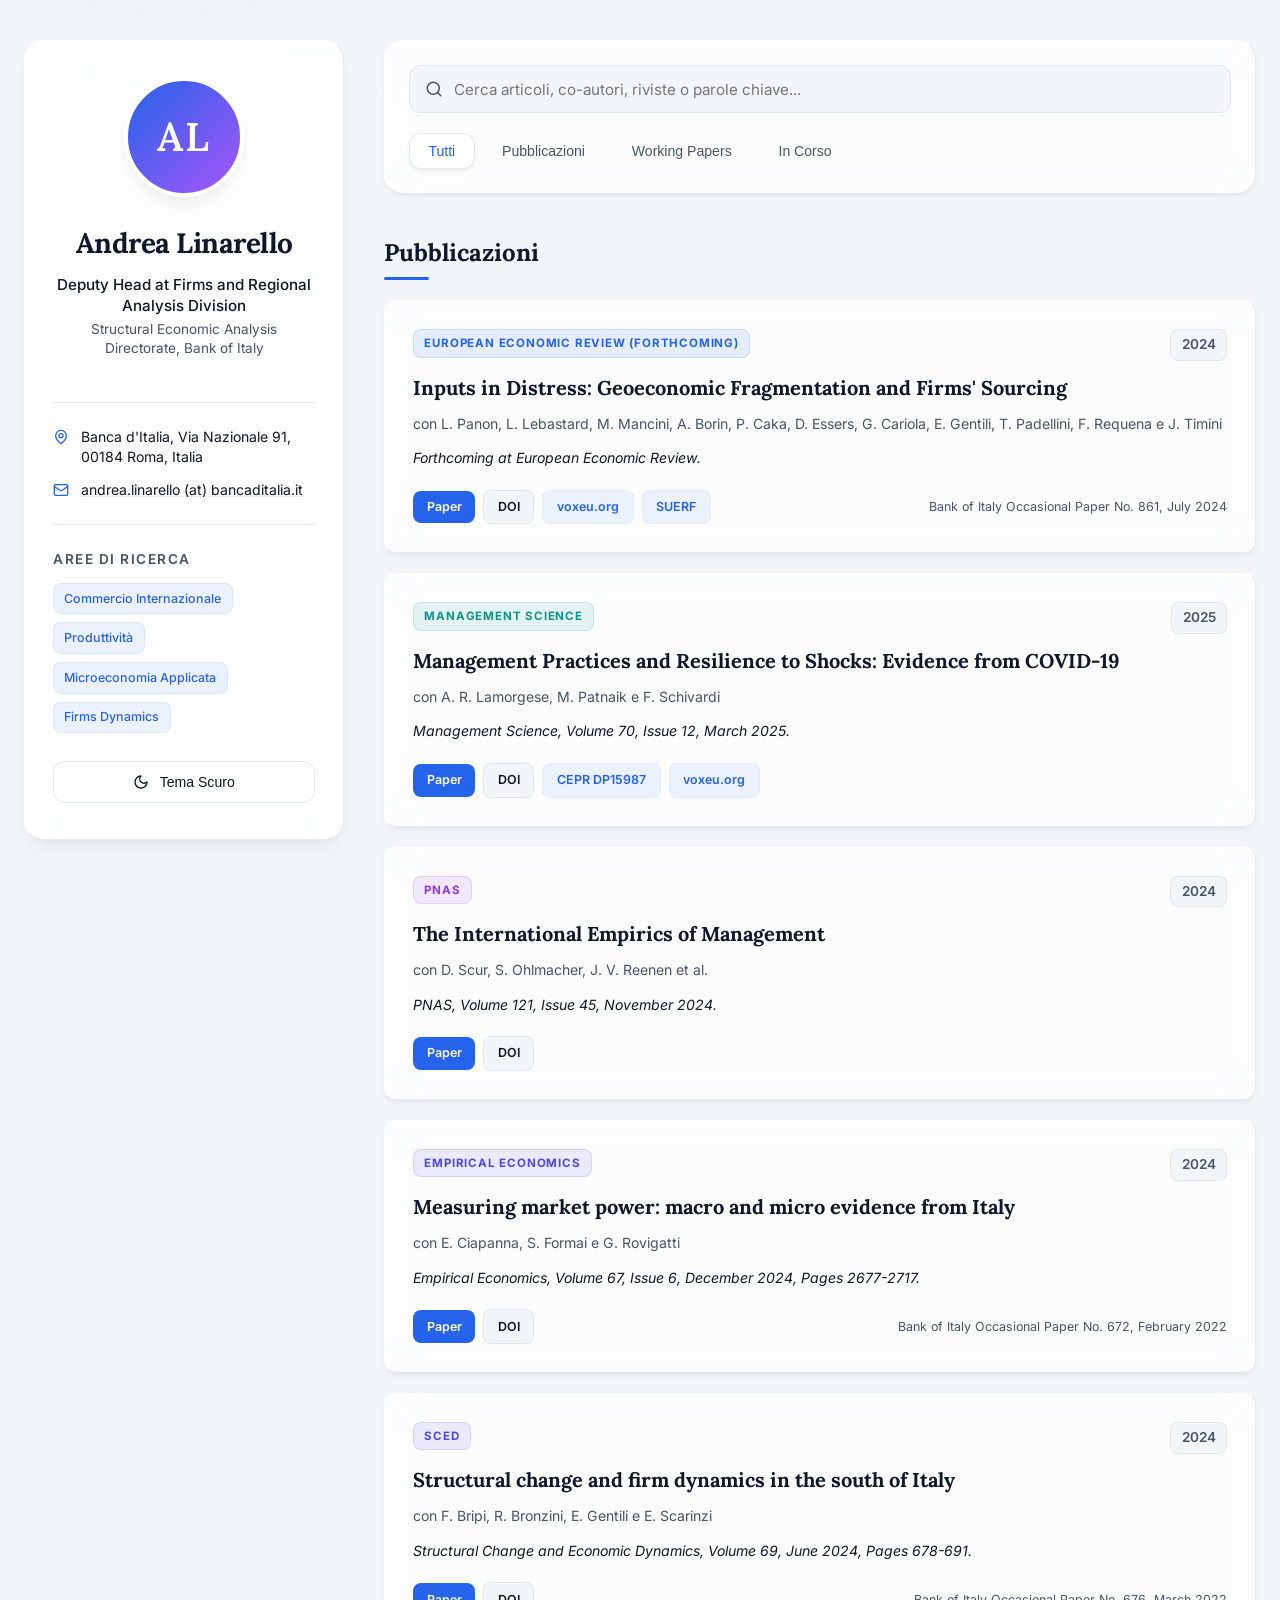
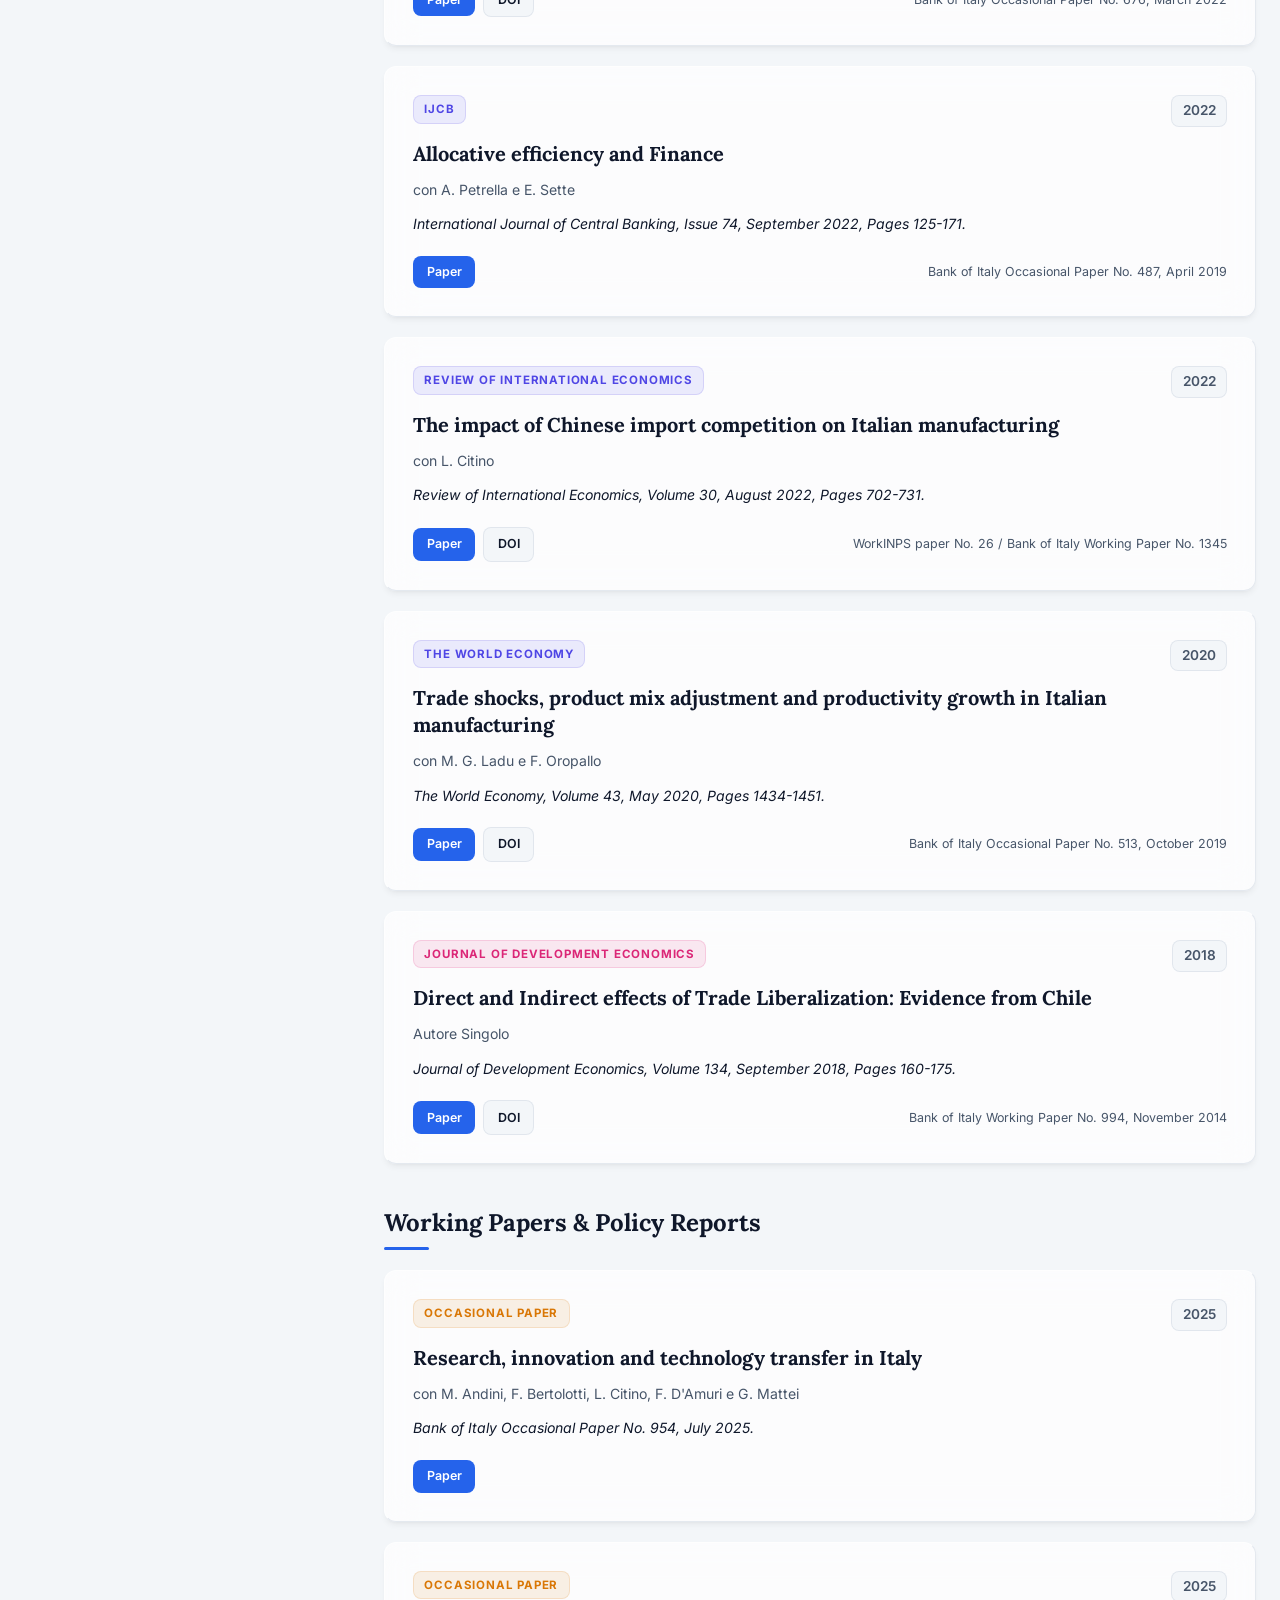
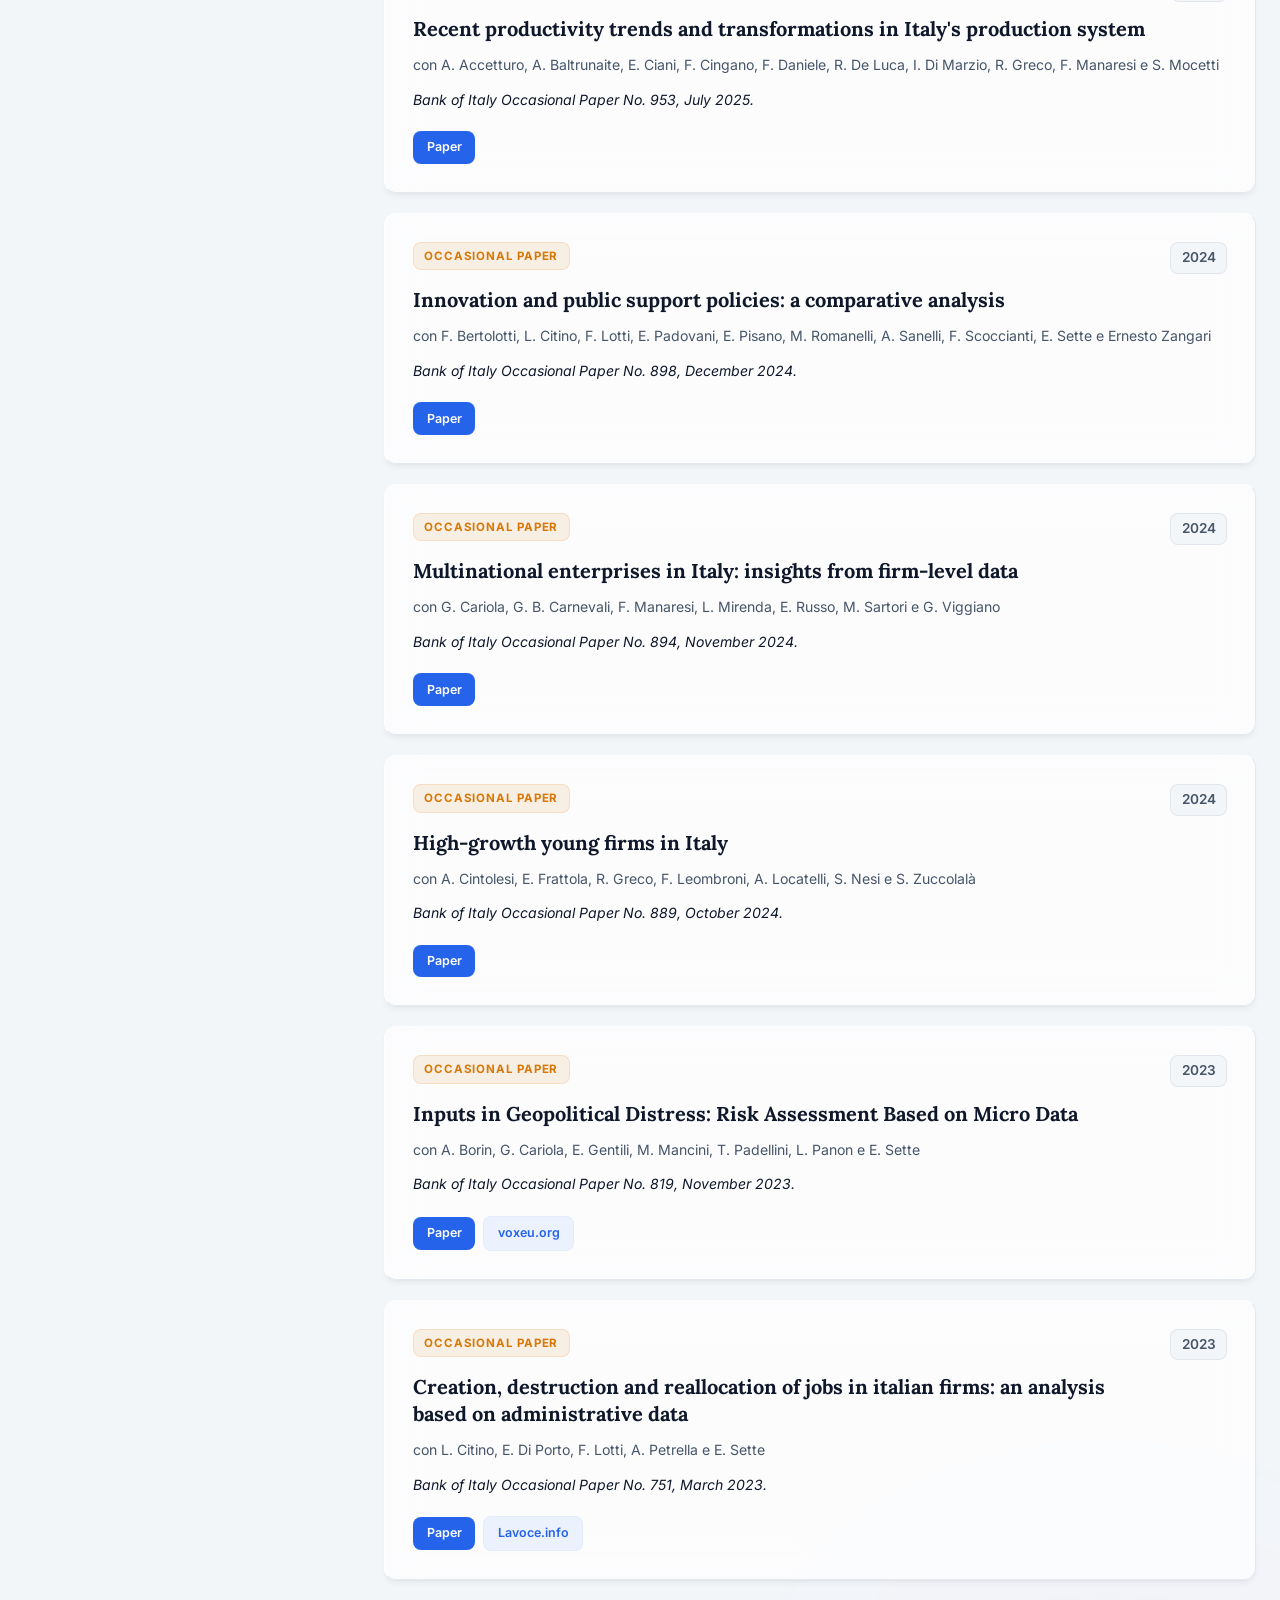
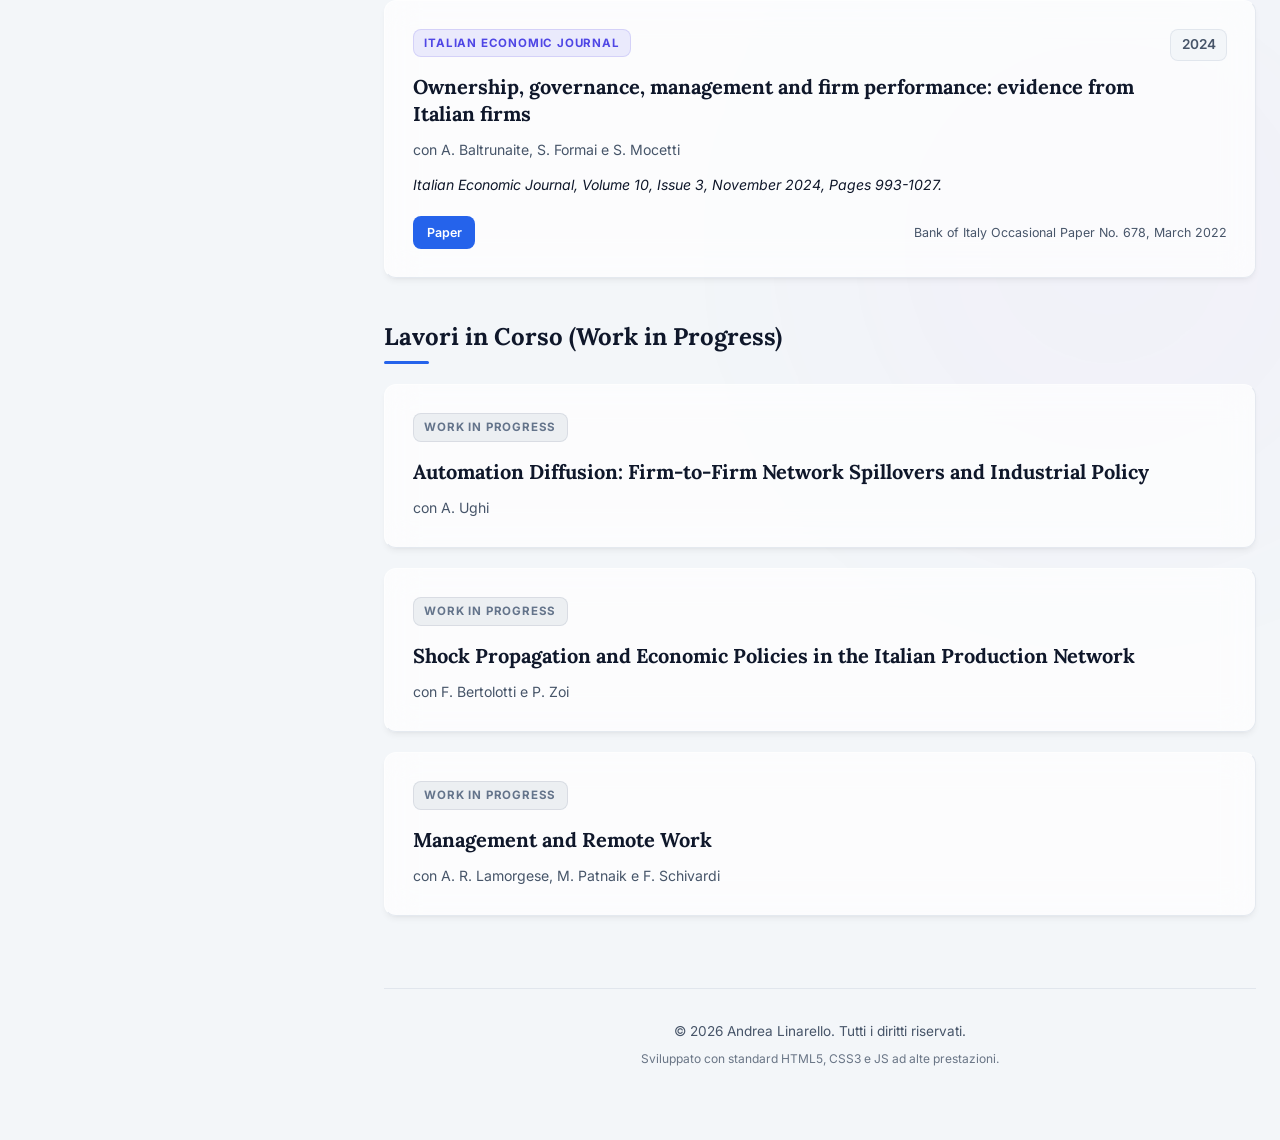
==== index.html @ 649a1481 "primo caricamento" ====
<!DOCTYPE html>
<html lang="it">
<head>
  <meta charset="UTF-8">
  <meta name="viewport" content="width=device-width, initial-scale=1.0">
  <title>Andrea Linarello - Homepage</title>
  <meta name="description" content="Homepage di Andrea Linarello, Deputy Head at Firms and Regional Analysis Division, Banca d'Italia. Ricerca in commercio internazionale, produttività ed economia applicata.">
  <!-- Google Fonts -->
  <link rel="preconnect" href="https://fonts.googleapis.com">
  <link rel="preconnect" href="https://fonts.gstatic.com" crossorigin>
  <link href="https://fonts.googleapis.com/css2?family=Inter:wght@300;400;500;600;700&family=Lora:ital,wght@0,400;0,500;0,600;0,700;1,400&display=swap" rel="stylesheet">
  <link rel="stylesheet" href="styles.css">
</head>
<body>
  <!-- Background Decorative Blurs -->
  <div class="glow-bg glow-1"></div>
  <div class="glow-bg glow-2"></div>

  <div class="container">
    <!-- LEFT SIDEBAR: PROFILE CARD -->
    <aside class="sidebar">
      <div class="profile-card">
        <div class="avatar-container">
          <!-- Placeholder avatar: elegant initials or icon -->
          <div class="avatar-placeholder">
            <span>AL</span>
          </div>
        </div>
        
        <h1 class="profile-name">Andrea Linarello</h1>
        <p class="profile-title">Deputy Head at Firms and Regional Analysis Division</p>
        <p class="profile-subtitle">Structural Economic Analysis Directorate, Bank of Italy</p>
        
        <div class="divider"></div>
        
        <div class="contact-info">
          <div class="contact-item">
            <svg xmlns="http://www.w3.org/2000/svg" viewBox="0 0 24 24" fill="none" stroke="currentColor" stroke-width="2" stroke-linecap="round" stroke-linejoin="round" class="icon"><path d="M20 10c0 6-8 12-8 12s-8-6-8-12a8 8 0 0 1 16 0Z"/><circle cx="12" cy="10" r="3"/></svg>
            <span>Banca d'Italia, Via Nazionale 91, 00184 Roma, Italia</span>
          </div>
          <div class="contact-item">
            <svg xmlns="http://www.w3.org/2000/svg" viewBox="0 0 24 24" fill="none" stroke="currentColor" stroke-width="2" stroke-linecap="round" stroke-linejoin="round" class="icon"><rect width="20" height="16" x="2" y="4" rx="2"/><path d="m22 7-8.97 5.7a1.94 1.94 0 0 1-2.06 0L2 7"/></svg>
            <a href="mailto:andrea.linarello@bancaditalia.it">andrea.linarello (at) bancaditalia.it</a>
          </div>
        </div>
        
        <div class="divider"></div>
        
        <div class="research-interests">
          <h3>Aree di Ricerca</h3>
          <div class="interests-tags">
            <span class="tag">Commercio Internazionale</span>
            <span class="tag">Produttività</span>
            <span class="tag">Microeconomia Applicata</span>
            <span class="tag">Firms Dynamics</span>
          </div>
        </div>

        <div class="theme-toggle-container">
          <button id="theme-toggle" aria-label="Cambia tema (Chiaro/Scuro)">
            <svg id="sun-icon" xmlns="http://www.w3.org/2000/svg" viewBox="0 0 24 24" fill="none" stroke="currentColor" stroke-width="2" stroke-linecap="round" stroke-linejoin="round" class="icon"><circle cx="12" cy="12" r="4"/><path d="M12 2v2"/><path d="M12 20v2"/><path d="m4.93 4.93 1.41 1.41"/><path d="m17.66 17.66 1.41 1.41"/><path d="M2 12h2"/><path d="M20 12h2"/><path d="m6.34 17.66-1.41 1.41"/><path d="m19.07 4.93-1.41 1.41"/></svg>
            <svg id="moon-icon" xmlns="http://www.w3.org/2000/svg" viewBox="0 0 24 24" fill="none" stroke="currentColor" stroke-width="2" stroke-linecap="round" stroke-linejoin="round" class="icon hidden"><path d="M12 3a6 6 0 0 0 9 9 9 9 0 1 1-9-9Z"/></svg>
            <span id="theme-toggle-text">Tema Scuro</span>
          </button>
        </div>
      </div>
    </aside>

    <!-- RIGHT CONTENT AREA -->
    <main class="content-area">
      <!-- HEADER SEARCH & FILTER -->
      <header class="content-header">
        <div class="search-box">
          <svg xmlns="http://www.w3.org/2000/svg" viewBox="0 0 24 24" fill="none" stroke="currentColor" stroke-width="2" stroke-linecap="round" stroke-linejoin="round" class="search-icon"><circle cx="11" cy="11" r="8"/><path d="m21 21-4.3-4.3"/></svg>
          <input type="text" id="search-input" placeholder="Cerca articoli, co-autori, riviste o parole chiave...">
        </div>
        
        <div class="filter-bar">
          <button class="filter-btn active" data-filter="all">Tutti</button>
          <button class="filter-btn" data-filter="publications">Pubblicazioni</button>
          <button class="filter-btn" data-filter="working-papers">Working Papers</button>
          <button class="filter-btn" data-filter="work-in-progress">In Corso</button>
        </div>
      </header>

      <!-- SECTION: PUBLICATIONS -->
      <section class="papers-section">
        <h2 class="section-title">Pubblicazioni</h2>
        <div class="papers-list" id="publications-list">
          
          <!-- Paper 1 -->
          <article class="paper-card" data-category="publications" data-year="2024">
            <span class="journal-badge badge-eer">European Economic Review (Forthcoming)</span>
            <span class="year-label">2024</span>
            <h3 class="paper-title">Inputs in Distress: Geoeconomic Fragmentation and Firms' Sourcing</h3>
            <p class="paper-authors">con L. Panon, L. Lebastard, M. Mancini, A. Borin, P. Caka, D. Essers, G. Cariola, E. Gentili, T. Padellini, F. Requena e J. Timini</p>
            <p class="paper-details">Forthcoming at <em>European Economic Review</em>.</p>
            <div class="paper-links">
              <a href="#" class="link-btn primary">Paper</a>
              <a href="#" class="link-btn secondary">DOI</a>
              <a href="#" class="link-btn info">voxeu.org</a>
              <a href="#" class="link-btn info">SUERF</a>
              <span class="paper-note">Bank of Italy Occasional Paper No. 861, July 2024</span>
            </div>
          </article>

          <!-- Paper 2 -->
          <article class="paper-card" data-category="publications" data-year="2025">
            <span class="journal-badge badge-ms">Management Science</span>
            <span class="year-label">2025</span>
            <h3 class="paper-title">Management Practices and Resilience to Shocks: Evidence from COVID-19</h3>
            <p class="paper-authors">con A. R. Lamorgese, M. Patnaik e F. Schivardi</p>
            <p class="paper-details"><em>Management Science</em>, Volume 70, Issue 12, March 2025.</p>
            <div class="paper-links">
              <a href="#" class="link-btn primary">Paper</a>
              <a href="#" class="link-btn secondary">DOI</a>
              <a href="#" class="link-btn info">CEPR DP15987</a>
              <a href="#" class="link-btn info">voxeu.org</a>
            </div>
          </article>

          <!-- Paper 3 -->
          <article class="paper-card" data-category="publications" data-year="2024">
            <span class="journal-badge badge-pnas">PNAS</span>
            <span class="year-label">2024</span>
            <h3 class="paper-title">The International Empirics of Management</h3>
            <p class="paper-authors">con D. Scur, S. Ohlmacher, J. V. Reenen et al.</p>
            <p class="paper-details"><em>PNAS</em>, Volume 121, Issue 45, November 2024.</p>
            <div class="paper-links">
              <a href="#" class="link-btn primary">Paper</a>
              <a href="#" class="link-btn secondary">DOI</a>
            </div>
          </article>

          <!-- Paper 4 -->
          <article class="paper-card" data-category="publications" data-year="2024">
            <span class="journal-badge badge-default">Empirical Economics</span>
            <span class="year-label">2024</span>
            <h3 class="paper-title">Measuring market power: macro and micro evidence from Italy</h3>
            <p class="paper-authors">con E. Ciapanna, S. Formai e G. Rovigatti</p>
            <p class="paper-details"><em>Empirical Economics</em>, Volume 67, Issue 6, December 2024, Pages 2677-2717.</p>
            <div class="paper-links">
              <a href="#" class="link-btn primary">Paper</a>
              <a href="#" class="link-btn secondary">DOI</a>
              <span class="paper-note">Bank of Italy Occasional Paper No. 672, February 2022</span>
            </div>
          </article>

          <!-- Paper 5 -->
          <article class="paper-card" data-category="publications" data-year="2024">
            <span class="journal-badge badge-default">SCED</span>
            <span class="year-label">2024</span>
            <h3 class="paper-title">Structural change and firm dynamics in the south of Italy</h3>
            <p class="paper-authors">con F. Bripi, R. Bronzini, E. Gentili e E. Scarinzi</p>
            <p class="paper-details"><em>Structural Change and Economic Dynamics</em>, Volume 69, June 2024, Pages 678-691.</p>
            <div class="paper-links">
              <a href="#" class="link-btn primary">Paper</a>
              <a href="#" class="link-btn secondary">DOI</a>
              <span class="paper-note">Bank of Italy Occasional Paper No. 676, March 2022</span>
            </div>
          </article>

          <!-- Paper 6 -->
          <article class="paper-card" data-category="publications" data-year="2022">
            <span class="journal-badge badge-default">IJCB</span>
            <span class="year-label">2022</span>
            <h3 class="paper-title">Allocative efficiency and Finance</h3>
            <p class="paper-authors">con A. Petrella e E. Sette</p>
            <p class="paper-details"><em>International Journal of Central Banking</em>, Issue 74, September 2022, Pages 125-171.</p>
            <div class="paper-links">
              <a href="#" class="link-btn primary">Paper</a>
              <span class="paper-note">Bank of Italy Occasional Paper No. 487, April 2019</span>
            </div>
          </article>

          <!-- Paper 7 -->
          <article class="paper-card" data-category="publications" data-year="2022">
            <span class="journal-badge badge-default">Review of International Economics</span>
            <span class="year-label">2022</span>
            <h3 class="paper-title">The impact of Chinese import competition on Italian manufacturing</h3>
            <p class="paper-authors">con L. Citino</p>
            <p class="paper-details"><em>Review of International Economics</em>, Volume 30, August 2022, Pages 702-731.</p>
            <div class="paper-links">
              <a href="#" class="link-btn primary">Paper</a>
              <a href="#" class="link-btn secondary">DOI</a>
              <span class="paper-note">WorkINPS paper No. 26 / Bank of Italy Working Paper No. 1345</span>
            </div>
          </article>

          <!-- Paper 8 -->
          <article class="paper-card" data-category="publications" data-year="2020">
            <span class="journal-badge badge-default">The World Economy</span>
            <span class="year-label">2020</span>
            <h3 class="paper-title">Trade shocks, product mix adjustment and productivity growth in Italian manufacturing</h3>
            <p class="paper-authors">con M. G. Ladu e F. Oropallo</p>
            <p class="paper-details"><em>The World Economy</em>, Volume 43, May 2020, Pages 1434-1451.</p>
            <div class="paper-links">
              <a href="#" class="link-btn primary">Paper</a>
              <a href="#" class="link-btn secondary">DOI</a>
              <span class="paper-note">Bank of Italy Occasional Paper No. 513, October 2019</span>
            </div>
          </article>

          <!-- Paper 9 -->
          <article class="paper-card" data-category="publications" data-year="2018">
            <span class="journal-badge badge-jde">Journal of Development Economics</span>
            <span class="year-label">2018</span>
            <h3 class="paper-title">Direct and Indirect effects of Trade Liberalization: Evidence from Chile</h3>
            <p class="paper-authors">Autore Singolo</p>
            <p class="paper-details"><em>Journal of Development Economics</em>, Volume 134, September 2018, Pages 160-175.</p>
            <div class="paper-links">
              <a href="#" class="link-btn primary">Paper</a>
              <a href="#" class="link-btn secondary">DOI</a>
              <span class="paper-note">Bank of Italy Working Paper No. 994, November 2014</span>
            </div>
          </article>

        </div>
      </section>

      <!-- SECTION: WORKING PAPERS -->
      <section class="papers-section">
        <h2 class="section-title">Working Papers & Policy Reports</h2>
        <div class="papers-list" id="working-papers-list">
          
          <article class="paper-card" data-category="working-papers" data-year="2025">
            <span class="journal-badge badge-wp">Occasional Paper</span>
            <span class="year-label">2025</span>
            <h3 class="paper-title">Research, innovation and technology transfer in Italy</h3>
            <p class="paper-authors">con M. Andini, F. Bertolotti, L. Citino, F. D'Amuri e G. Mattei</p>
            <p class="paper-details">Bank of Italy Occasional Paper No. 954, July 2025.</p>
            <div class="paper-links">
              <a href="#" class="link-btn primary">Paper</a>
            </div>
          </article>

          <article class="paper-card" data-category="working-papers" data-year="2025">
            <span class="journal-badge badge-wp">Occasional Paper</span>
            <span class="year-label">2025</span>
            <h3 class="paper-title">Recent productivity trends and transformations in Italy's production system</h3>
            <p class="paper-authors">con A. Accetturo, A. Baltrunaite, E. Ciani, F. Cingano, F. Daniele, R. De Luca, I. Di Marzio, R. Greco, F. Manaresi e S. Mocetti</p>
            <p class="paper-details">Bank of Italy Occasional Paper No. 953, July 2025.</p>
            <div class="paper-links">
              <a href="#" class="link-btn primary">Paper</a>
            </div>
          </article>

          <article class="paper-card" data-category="working-papers" data-year="2024">
            <span class="journal-badge badge-wp">Occasional Paper</span>
            <span class="year-label">2024</span>
            <h3 class="paper-title">Innovation and public support policies: a comparative analysis</h3>
            <p class="paper-authors">con F. Bertolotti, L. Citino, F. Lotti, E. Padovani, E. Pisano, M. Romanelli, A. Sanelli, F. Scoccianti, E. Sette e Ernesto Zangari</p>
            <p class="paper-details">Bank of Italy Occasional Paper No. 898, December 2024.</p>
            <div class="paper-links">
              <a href="#" class="link-btn primary">Paper</a>
            </div>
          </article>

          <article class="paper-card" data-category="working-papers" data-year="2024">
            <span class="journal-badge badge-wp">Occasional Paper</span>
            <span class="year-label">2024</span>
            <h3 class="paper-title">Multinational enterprises in Italy: insights from firm-level data</h3>
            <p class="paper-authors">con G. Cariola, G. B. Carnevali, F. Manaresi, L. Mirenda, E. Russo, M. Sartori e G. Viggiano</p>
            <p class="paper-details">Bank of Italy Occasional Paper No. 894, November 2024.</p>
            <div class="paper-links">
              <a href="#" class="link-btn primary">Paper</a>
            </div>
          </article>

          <article class="paper-card" data-category="working-papers" data-year="2024">
            <span class="journal-badge badge-wp">Occasional Paper</span>
            <span class="year-label">2024</span>
            <h3 class="paper-title">High-growth young firms in Italy</h3>
            <p class="paper-authors">con A. Cintolesi, E. Frattola, R. Greco, F. Leombroni, A. Locatelli, S. Nesi e S. Zuccolalà</p>
            <p class="paper-details">Bank of Italy Occasional Paper No. 889, October 2024.</p>
            <div class="paper-links">
              <a href="#" class="link-btn primary">Paper</a>
            </div>
          </article>

          <article class="paper-card" data-category="working-papers" data-year="2023">
            <span class="journal-badge badge-wp">Occasional Paper</span>
            <span class="year-label">2023</span>
            <h3 class="paper-title">Inputs in Geopolitical Distress: Risk Assessment Based on Micro Data</h3>
            <p class="paper-authors">con A. Borin, G. Cariola, E. Gentili, M. Mancini, T. Padellini, L. Panon e E. Sette</p>
            <p class="paper-details">Bank of Italy Occasional Paper No. 819, November 2023.</p>
            <div class="paper-links">
              <a href="#" class="link-btn primary">Paper</a>
              <a href="#" class="link-btn info">voxeu.org</a>
            </div>
          </article>

          <article class="paper-card" data-category="working-papers" data-year="2023">
            <span class="journal-badge badge-wp">Occasional Paper</span>
            <span class="year-label">2023</span>
            <h3 class="paper-title">Creation, destruction and reallocation of jobs in italian firms: an analysis based on administrative data</h3>
            <p class="paper-authors">con L. Citino, E. Di Porto, F. Lotti, A. Petrella e E. Sette</p>
            <p class="paper-details">Bank of Italy Occasional Paper No. 751, March 2023.</p>
            <div class="paper-links">
              <a href="#" class="link-btn primary">Paper</a>
              <a href="#" class="link-btn info">Lavoce.info</a>
            </div>
          </article>

          <article class="paper-card" data-category="working-papers" data-year="2024">
            <span class="journal-badge badge-default">Italian Economic Journal</span>
            <span class="year-label">2024</span>
            <h3 class="paper-title">Ownership, governance, management and firm performance: evidence from Italian firms</h3>
            <p class="paper-authors">con A. Baltrunaite, S. Formai e S. Mocetti</p>
            <p class="paper-details"><em>Italian Economic Journal</em>, Volume 10, Issue 3, November 2024, Pages 993-1027.</p>
            <div class="paper-links">
              <a href="#" class="link-btn primary">Paper</a>
              <span class="paper-note">Bank of Italy Occasional Paper No. 678, March 2022</span>
            </div>
          </article>

        </div>
      </section>

      <!-- SECTION: WORK IN PROGRESS -->
      <section class="papers-section">
        <h2 class="section-title">Lavori in Corso (Work in Progress)</h2>
        <div class="papers-list" id="wip-list">
          
          <article class="paper-card" data-category="work-in-progress">
            <span class="journal-badge badge-wip">Work in Progress</span>
            <h3 class="paper-title">Automation Diffusion: Firm-to-Firm Network Spillovers and Industrial Policy</h3>
            <p class="paper-authors">con A. Ughi</p>
          </article>

          <article class="paper-card" data-category="work-in-progress">
            <span class="journal-badge badge-wip">Work in Progress</span>
            <h3 class="paper-title">Shock Propagation and Economic Policies in the Italian Production Network</h3>
            <p class="paper-authors">con F. Bertolotti e P. Zoi</p>
          </article>

          <article class="paper-card" data-category="work-in-progress">
            <span class="journal-badge badge-wip">Work in Progress</span>
            <h3 class="paper-title">Management and Remote Work</h3>
            <p class="paper-authors">con A. R. Lamorgese, M. Patnaik e F. Schivardi</p>
          </article>

        </div>
      </section>

      <footer class="site-footer">
        <p>© 2026 Andrea Linarello. Tutti i diritti riservati.</p>
        <p class="footer-sub">Sviluppato con standard HTML5, CSS3 e JS ad alte prestazioni.</p>
      </footer>
    </main>
  </div>

  <script src="script.js"></script>
</body>
</html>
---- styles.css ----
/* ==========================================================================
   CSS CUSTOM VARIABLES & THEME TOKENS
   ========================================================================== */
:root {
  /* Font Families */
  --font-sans: 'Inter', -apple-system, BlinkMacSystemFont, "Segoe UI", Roboto, sans-serif;
  --font-serif: 'Lora', Georgia, Cambria, "Times New Roman", Times, serif;

  /* Colors (Default Light Mode) */
  --bg-primary: #f3f6f9;
  --bg-secondary: #ffffff;
  --bg-card: rgba(255, 255, 255, 0.7);
  --sidebar-bg: rgba(255, 255, 255, 0.8);
  --border-card: rgba(255, 255, 255, 0.5);
  --border-outer: rgba(218, 224, 233, 0.7);
  
  --text-main: #0f172a;
  --text-muted: #475569;
  --text-inverse: #ffffff;
  
  --accent-color: #2563eb;
  --accent-hover: #1d4ed8;
  --accent-bg-alpha: rgba(37, 99, 235, 0.08);
  
  --shadow-sm: 0 4px 6px -1px rgba(0, 0, 0, 0.05), 0 2px 4px -2px rgba(0, 0, 0, 0.05);
  --shadow-md: 0 12px 20px -8px rgba(0, 0, 0, 0.08), 0 4px 12px -2px rgba(0, 0, 0, 0.03);
  --shadow-lg: 0 20px 25px -5px rgba(0, 0, 0, 0.05), 0 8px 10px -6px rgba(0, 0, 0, 0.05);

  --glass-blur: blur(16px);
  --transition-smooth: all 0.3s cubic-bezier(0.4, 0, 0.2, 1);
  --radius-sm: 8px;
  --radius-md: 12px;
  --radius-lg: 20px;
}

/* Scuro (Dark Mode Override) */
[data-theme="dark"] {
  --bg-primary: #0a0e17;
  --bg-secondary: #111827;
  --bg-card: rgba(17, 24, 39, 0.6);
  --sidebar-bg: rgba(17, 24, 39, 0.75);
  --border-card: rgba(255, 255, 255, 0.04);
  --border-outer: rgba(255, 255, 255, 0.07);
  
  --text-main: #f1f5f9;
  --text-muted: #94a3b8;
  --text-inverse: #0f172a;
  
  --accent-color: #3b82f6;
  --accent-hover: #60a5fa;
  --accent-bg-alpha: rgba(59, 130, 246, 0.15);
  
  --shadow-sm: 0 4px 6px -1px rgba(0, 0, 0, 0.3), 0 2px 4px -2px rgba(0, 0, 0, 0.3);
  --shadow-md: 0 12px 20px -8px rgba(0, 0, 0, 0.4), 0 4px 12px -2px rgba(0, 0, 0, 0.2);
  --shadow-lg: 0 20px 25px -5px rgba(0, 0, 0, 0.5), 0 8px 10px -6px rgba(0, 0, 0, 0.4);
}

/* ==========================================================================
   RESET & BASE STYLES
   ========================================================================== */
* {
  box-sizing: border-box;
  margin: 0;
  padding: 0;
}

body {
  font-family: var(--font-sans);
  color: var(--text-main);
  background-color: var(--bg-primary);
  line-height: 1.6;
  overflow-x: hidden;
  min-height: 100vh;
  position: relative;
  transition: background-color 0.4s ease, color 0.4s ease;
}

a {
  color: var(--accent-color);
  text-decoration: none;
  transition: var(--transition-smooth);
}

a:hover {
  color: var(--accent-hover);
}

/* Decorative Background Glows */
.glow-bg {
  position: absolute;
  width: 600px;
  height: 600px;
  border-radius: 50%;
  filter: blur(150px);
  opacity: 0.4;
  z-index: -1;
  pointer-events: none;
  transition: opacity 0.5s ease;
}

.glow-1 {
  background: radial-gradient(circle, rgba(59, 130, 246, 0.25) 0%, rgba(0,0,0,0) 70%);
  top: -10%;
  left: -10%;
}

.glow-2 {
  background: radial-gradient(circle, rgba(147, 51, 234, 0.18) 0%, rgba(0,0,0,0) 70%);
  bottom: 10%;
  right: -10%;
}

[data-theme="dark"] .glow-bg {
  opacity: 0.25;
}

/* ==========================================================================
   LAYOUT STRUCTURE
   ========================================================================== */
.container {
  max-width: 1280px;
  margin: 0 auto;
  padding: 2.5rem 1.5rem;
  display: grid;
  grid-template-columns: 320px 1fr;
  gap: 2.5rem;
  position: relative;
}

/* ==========================================================================
   SIDEBAR: PROFILE CARD
   ========================================================================== */
.sidebar {
  position: relative;
}

.profile-card {
  position: sticky;
  top: 2.5rem;
  background: var(--sidebar-bg);
  border: 1px solid var(--border-outer);
  border-top-color: var(--border-card);
  border-left-color: var(--border-card);
  box-shadow: var(--shadow-md);
  backdrop-filter: var(--glass-blur);
  -webkit-backdrop-filter: var(--glass-blur);
  border-radius: var(--radius-lg);
  padding: 2.25rem 1.75rem;
  display: flex;
  flex-direction: column;
  align-items: center;
  text-align: center;
  transition: var(--transition-smooth);
}

.avatar-container {
  margin-bottom: 1.5rem;
  position: relative;
}

.avatar-placeholder {
  width: 120px;
  height: 120px;
  border-radius: 50%;
  background: linear-gradient(135deg, var(--accent-color) 0%, #a855f7 100%);
  display: flex;
  align-items: center;
  justify-content: center;
  box-shadow: var(--shadow-md);
  border: 4px solid var(--bg-secondary);
}

.avatar-placeholder span {
  font-family: var(--font-serif);
  font-size: 2.5rem;
  font-weight: 600;
  color: #ffffff;
  letter-spacing: 2px;
}

.profile-name {
  font-family: var(--font-serif);
  font-size: 1.75rem;
  font-weight: 700;
  color: var(--text-main);
  margin-bottom: 0.5rem;
  letter-spacing: -0.5px;
}

.profile-title {
  font-size: 0.95rem;
  font-weight: 500;
  color: var(--text-main);
  line-height: 1.4;
  margin-bottom: 0.25rem;
}

.profile-subtitle {
  font-size: 0.85rem;
  color: var(--text-muted);
  line-height: 1.4;
  margin-bottom: 1.25rem;
}

.divider {
  width: 100%;
  height: 1px;
  background-color: var(--border-outer);
  margin: 1.5rem 0;
}

.contact-info {
  width: 100%;
  display: flex;
  flex-direction: column;
  gap: 0.85rem;
  text-align: left;
}

.contact-item {
  display: flex;
  align-items: flex-start;
  gap: 0.75rem;
  font-size: 0.88rem;
  color: var(--text-main);
  line-height: 1.4;
}

.contact-item a {
  word-break: break-all;
  color: var(--text-main);
  text-decoration: underline;
  text-decoration-color: var(--border-outer);
}

.contact-item a:hover {
  color: var(--accent-color);
  text-decoration-color: var(--accent-color);
}

.contact-item .icon {
  width: 16px;
  height: 16px;
  color: var(--accent-color);
  flex-shrink: 0;
  margin-top: 2px;
}

.research-interests {
  width: 100%;
  text-align: left;
}

.research-interests h3 {
  font-size: 0.85rem;
  text-transform: uppercase;
  letter-spacing: 1.5px;
  color: var(--text-muted);
  margin-bottom: 0.75rem;
  font-weight: 600;
}

.interests-tags {
  display: flex;
  flex-wrap: wrap;
  gap: 0.5rem;
}

.tag {
  font-size: 0.78rem;
  font-weight: 500;
  padding: 0.3rem 0.65rem;
  border-radius: var(--radius-sm);
  background-color: var(--accent-bg-alpha);
  color: var(--accent-color);
  border: 1px solid rgba(59, 130, 246, 0.1);
  transition: var(--transition-smooth);
}

.tag:hover {
  transform: translateY(-1px);
  box-shadow: 0 4px 6px -1px rgba(59, 130, 246, 0.1);
}

/* Theme Toggle Button */
.theme-toggle-container {
  width: 100%;
  margin-top: 1.75rem;
}

#theme-toggle {
  width: 100%;
  display: flex;
  align-items: center;
  justify-content: center;
  gap: 0.65rem;
  padding: 0.75rem 1rem;
  border-radius: var(--radius-md);
  border: 1px solid var(--border-outer);
  background-color: transparent;
  color: var(--text-main);
  font-size: 0.88rem;
  font-weight: 500;
  cursor: pointer;
  transition: var(--transition-smooth);
}

#theme-toggle:hover {
  background-color: var(--bg-primary);
  border-color: var(--text-muted);
}

#theme-toggle .icon {
  width: 16px;
  height: 16px;
}

.hidden {
  display: none !important;
}

/* ==========================================================================
   MAIN CONTENT AREA
   ========================================================================== */
.content-area {
  display: flex;
  flex-direction: column;
  gap: 2.5rem;
}

/* Content Header (Search & Filter) */
.content-header {
  background: var(--bg-card);
  border: 1px solid var(--border-outer);
  border-top-color: var(--border-card);
  border-left-color: var(--border-card);
  box-shadow: var(--shadow-sm);
  backdrop-filter: var(--glass-blur);
  -webkit-backdrop-filter: var(--glass-blur);
  border-radius: var(--radius-lg);
  padding: 1.5rem;
  display: flex;
  flex-direction: column;
  gap: 1.25rem;
  transition: var(--transition-smooth);
}

.search-box {
  position: relative;
  width: 100%;
}

.search-icon {
  position: absolute;
  left: 1rem;
  top: 50%;
  transform: translateY(-50%);
  width: 18px;
  height: 18px;
  color: var(--text-muted);
}

#search-input {
  width: 100%;
  padding: 0.85rem 1rem 0.85rem 2.75rem;
  border-radius: var(--radius-md);
  border: 1px solid var(--border-outer);
  background-color: var(--bg-primary);
  color: var(--text-main);
  font-size: 0.95rem;
  font-family: var(--font-sans);
  transition: var(--transition-smooth);
}

#search-input:focus {
  outline: none;
  border-color: var(--accent-color);
  box-shadow: 0 0 0 3px var(--accent-bg-alpha);
  background-color: var(--bg-secondary);
}

.filter-bar {
  display: flex;
  flex-wrap: wrap;
  gap: 0.5rem;
}

.filter-btn {
  padding: 0.55rem 1.15rem;
  border-radius: var(--radius-md);
  border: 1px solid transparent;
  background-color: transparent;
  color: var(--text-muted);
  font-size: 0.88rem;
  font-weight: 500;
  cursor: pointer;
  transition: var(--transition-smooth);
}

.filter-btn:hover {
  background-color: var(--bg-primary);
  color: var(--text-main);
}

.filter-btn.active {
  background-color: var(--bg-secondary);
  border-color: var(--border-outer);
  color: var(--accent-color);
  box-shadow: var(--shadow-sm);
}

/* Section Styling */
.papers-section {
  display: flex;
  flex-direction: column;
  gap: 1.25rem;
}

.section-title {
  font-family: var(--font-serif);
  font-size: 1.5rem;
  font-weight: 700;
  color: var(--text-main);
  position: relative;
  padding-bottom: 0.5rem;
}

.section-title::after {
  content: '';
  position: absolute;
  left: 0;
  bottom: 0;
  width: 45px;
  height: 3px;
  background-color: var(--accent-color);
  border-radius: 2px;
}

.papers-list {
  display: flex;
  flex-direction: column;
  gap: 1.25rem;
}

/* ==========================================================================
   PAPER CARD COMPONENT (Option 3 Glassmorphism + Accent Badges)
   ========================================================================== */
.paper-card {
  background: var(--bg-card);
  border: 1px solid var(--border-outer);
  border-top-color: var(--border-card);
  border-left-color: var(--border-card);
  box-shadow: var(--shadow-sm);
  backdrop-filter: var(--glass-blur);
  -webkit-backdrop-filter: var(--glass-blur);
  border-radius: var(--radius-md);
  padding: 1.75rem;
  position: relative;
  display: flex;
  flex-direction: column;
  gap: 0.75rem;
  transition: transform 0.3s cubic-bezier(0.25, 0.46, 0.45, 0.94), 
              box-shadow 0.3s ease, 
              border-color 0.3s ease;
}

.paper-card:hover {
  transform: translateY(-2px);
  box-shadow: var(--shadow-md);
  border-color: rgba(59, 130, 246, 0.2);
}

.year-label {
  position: absolute;
  right: 1.75rem;
  top: 1.75rem;
  font-size: 0.85rem;
  font-weight: 600;
  color: var(--text-muted);
  background-color: var(--bg-primary);
  padding: 0.25rem 0.65rem;
  border-radius: var(--radius-sm);
  border: 1px solid var(--border-outer);
}

.journal-badge {
  display: inline-block;
  align-self: flex-start;
  font-size: 0.72rem;
  font-weight: 700;
  text-transform: uppercase;
  letter-spacing: 0.8px;
  padding: 0.25rem 0.65rem;
  border-radius: var(--radius-sm);
  margin-bottom: 0.25rem;
}

/* Soft Color Badges for Journals */
.badge-eer {
  background-color: rgba(37, 99, 235, 0.1);
  color: #2563eb;
  border: 1px solid rgba(37, 99, 235, 0.15);
}

.badge-ms {
  background-color: rgba(13, 148, 136, 0.1);
  color: #0d9488;
  border: 1px solid rgba(13, 148, 136, 0.15);
}

.badge-pnas {
  background-color: rgba(147, 51, 234, 0.1);
  color: #9333ea;
  border: 1px solid rgba(147, 51, 234, 0.15);
}

.badge-jde {
  background-color: rgba(219, 39, 119, 0.1);
  color: #db2777;
  border: 1px solid rgba(219, 39, 119, 0.15);
}

.badge-wp {
  background-color: rgba(217, 119, 6, 0.1);
  color: #d97706;
  border: 1px solid rgba(217, 119, 6, 0.15);
}

.badge-wip {
  background-color: rgba(100, 116, 139, 0.1);
  color: #64748b;
  border: 1px solid rgba(100, 116, 139, 0.15);
}

.badge-default {
  background-color: rgba(79, 70, 229, 0.1);
  color: #4f46e5;
  border: 1px solid rgba(79, 70, 229, 0.15);
}

.paper-title {
  font-family: var(--font-serif);
  font-size: 1.25rem;
  font-weight: 700;
  color: var(--text-main);
  line-height: 1.35;
  padding-right: 4.5rem; /* prevent title overlap with year label */
}

.paper-authors {
  font-size: 0.88rem;
  color: var(--text-muted);
}

.paper-details {
  font-size: 0.88rem;
  color: var(--text-main);
  font-style: italic;
}

.paper-links {
  display: flex;
  flex-wrap: wrap;
  align-items: center;
  gap: 0.5rem;
  margin-top: 0.5rem;
}

.link-btn {
  font-size: 0.78rem;
  font-weight: 600;
  padding: 0.4rem 0.85rem;
  border-radius: var(--radius-sm);
  display: inline-flex;
  align-items: center;
  justify-content: center;
  transition: var(--transition-smooth);
}

.link-btn.primary {
  background-color: var(--accent-color);
  color: #ffffff;
}

.link-btn.primary:hover {
  background-color: var(--accent-hover);
  box-shadow: 0 4px 10px rgba(37, 99, 235, 0.2);
}

.link-btn.secondary {
  background-color: var(--bg-primary);
  color: var(--text-main);
  border: 1px solid var(--border-outer);
}

.link-btn.secondary:hover {
  background-color: var(--bg-secondary);
  border-color: var(--text-muted);
}

.link-btn.info {
  background-color: var(--accent-bg-alpha);
  color: var(--accent-color);
  border: 1px solid rgba(59, 130, 246, 0.05);
}

.link-btn.info:hover {
  background-color: var(--accent-color);
  color: #ffffff;
}

.paper-note {
  font-size: 0.78rem;
  color: var(--text-muted);
  margin-left: auto;
}

/* ==========================================================================
   FOOTER SECTION
   ========================================================================== */
.site-footer {
  text-align: center;
  padding: 2rem 0;
  border-top: 1px solid var(--border-outer);
  margin-top: 2rem;
  color: var(--text-muted);
  font-size: 0.85rem;
  display: flex;
  flex-direction: column;
  gap: 0.35rem;
}

.footer-sub {
  font-size: 0.75rem;
  opacity: 0.8;
}

/* ==========================================================================
   RESPONSIVE LAYOUT (MOBILE OPTIMIZATIONS)
   ========================================================================== */
@media (max-width: 992px) {
  .container {
    grid-template-columns: 1fr;
    padding: 1.5rem 1rem;
    gap: 1.75rem;
  }
  
  .profile-card {
    position: relative;
    top: 0;
  }
}

@media (max-width: 600px) {
  .paper-card {
    padding: 1.25rem;
    gap: 0.65rem;
  }
  
  .year-label {
    position: relative;
    right: auto;
    top: auto;
    align-self: flex-start;
    margin-top: 0.25rem;
  }
  
  .paper-title {
    padding-right: 0;
    font-size: 1.15rem;
  }
  
  .paper-links {
    flex-direction: column;
    align-items: stretch;
  }
  
  .link-btn {
    width: 100%;
  }
  
  .paper-note {
    margin-left: 0;
    margin-top: 0.25rem;
    text-align: center;
  }
  
  .filter-bar {
    justify-content: center;
  }
  
  .filter-btn {
    flex-grow: 1;
    text-align: center;
  }
}
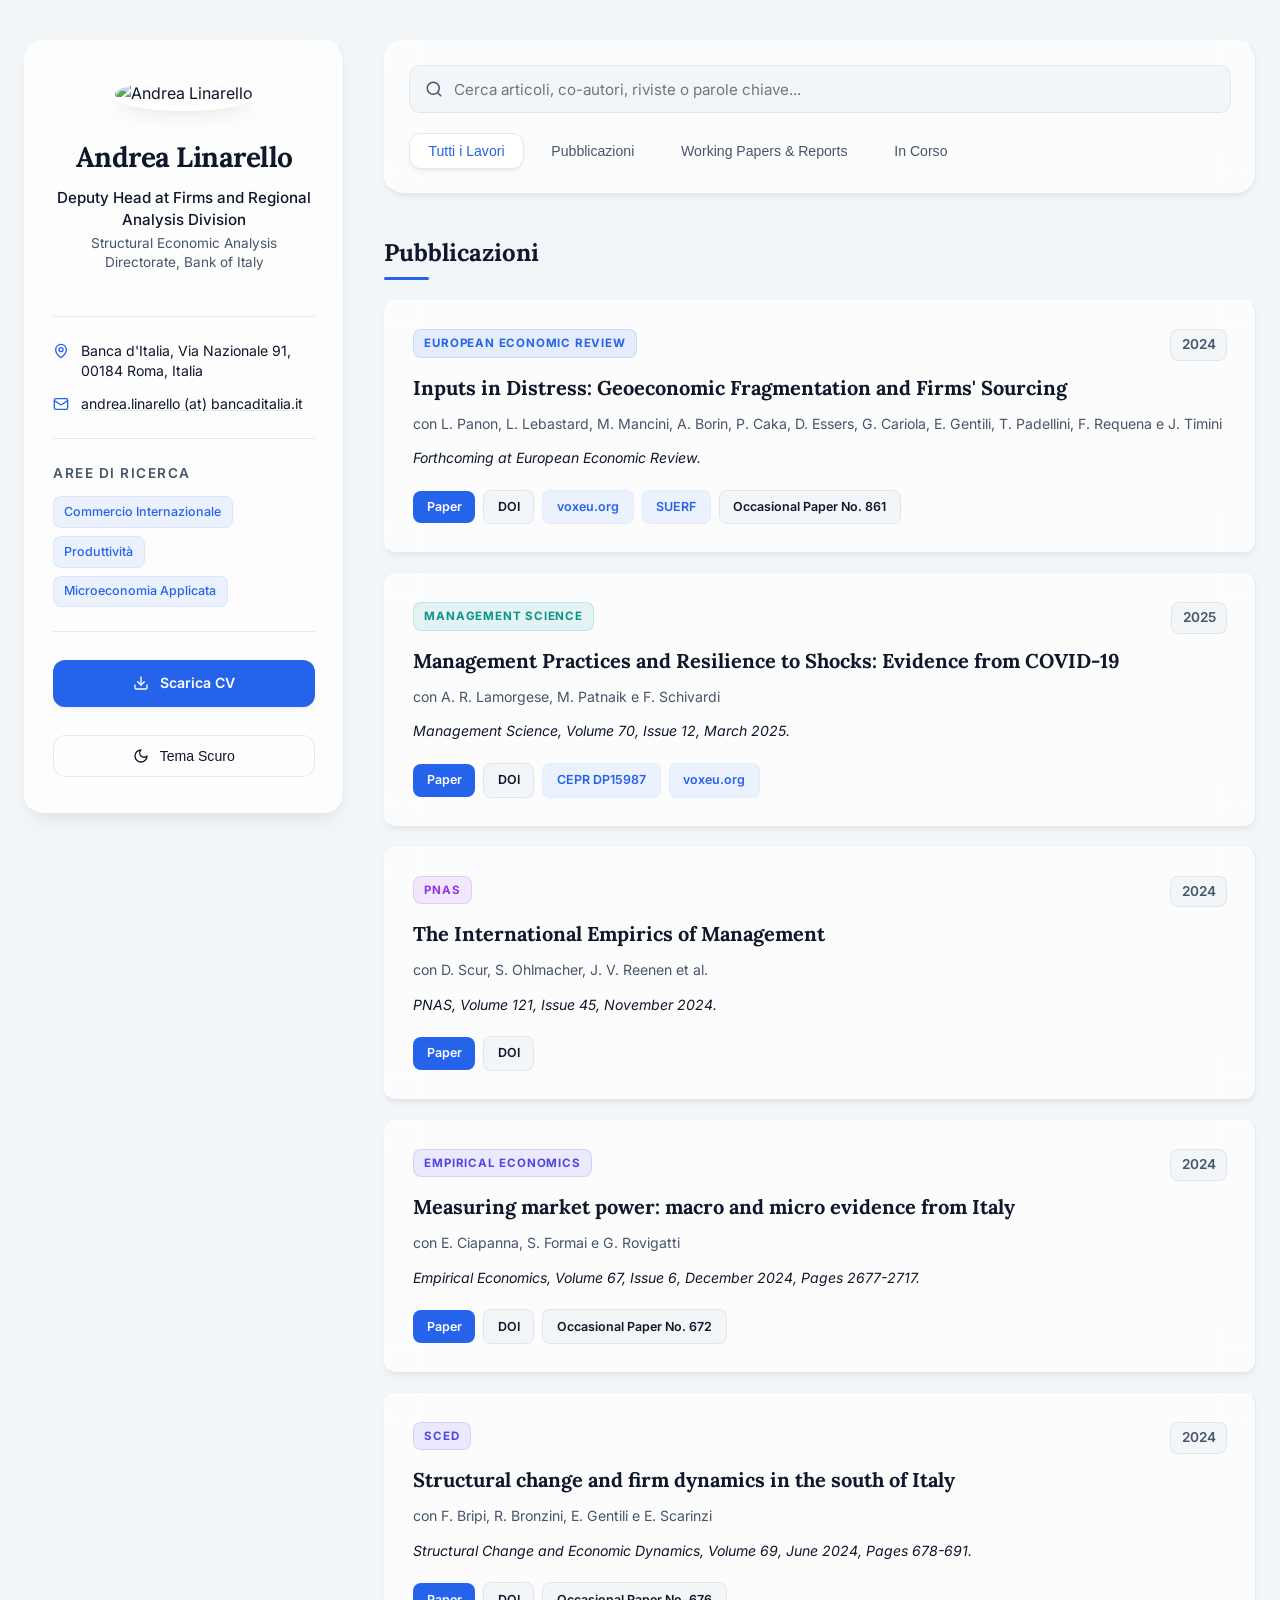
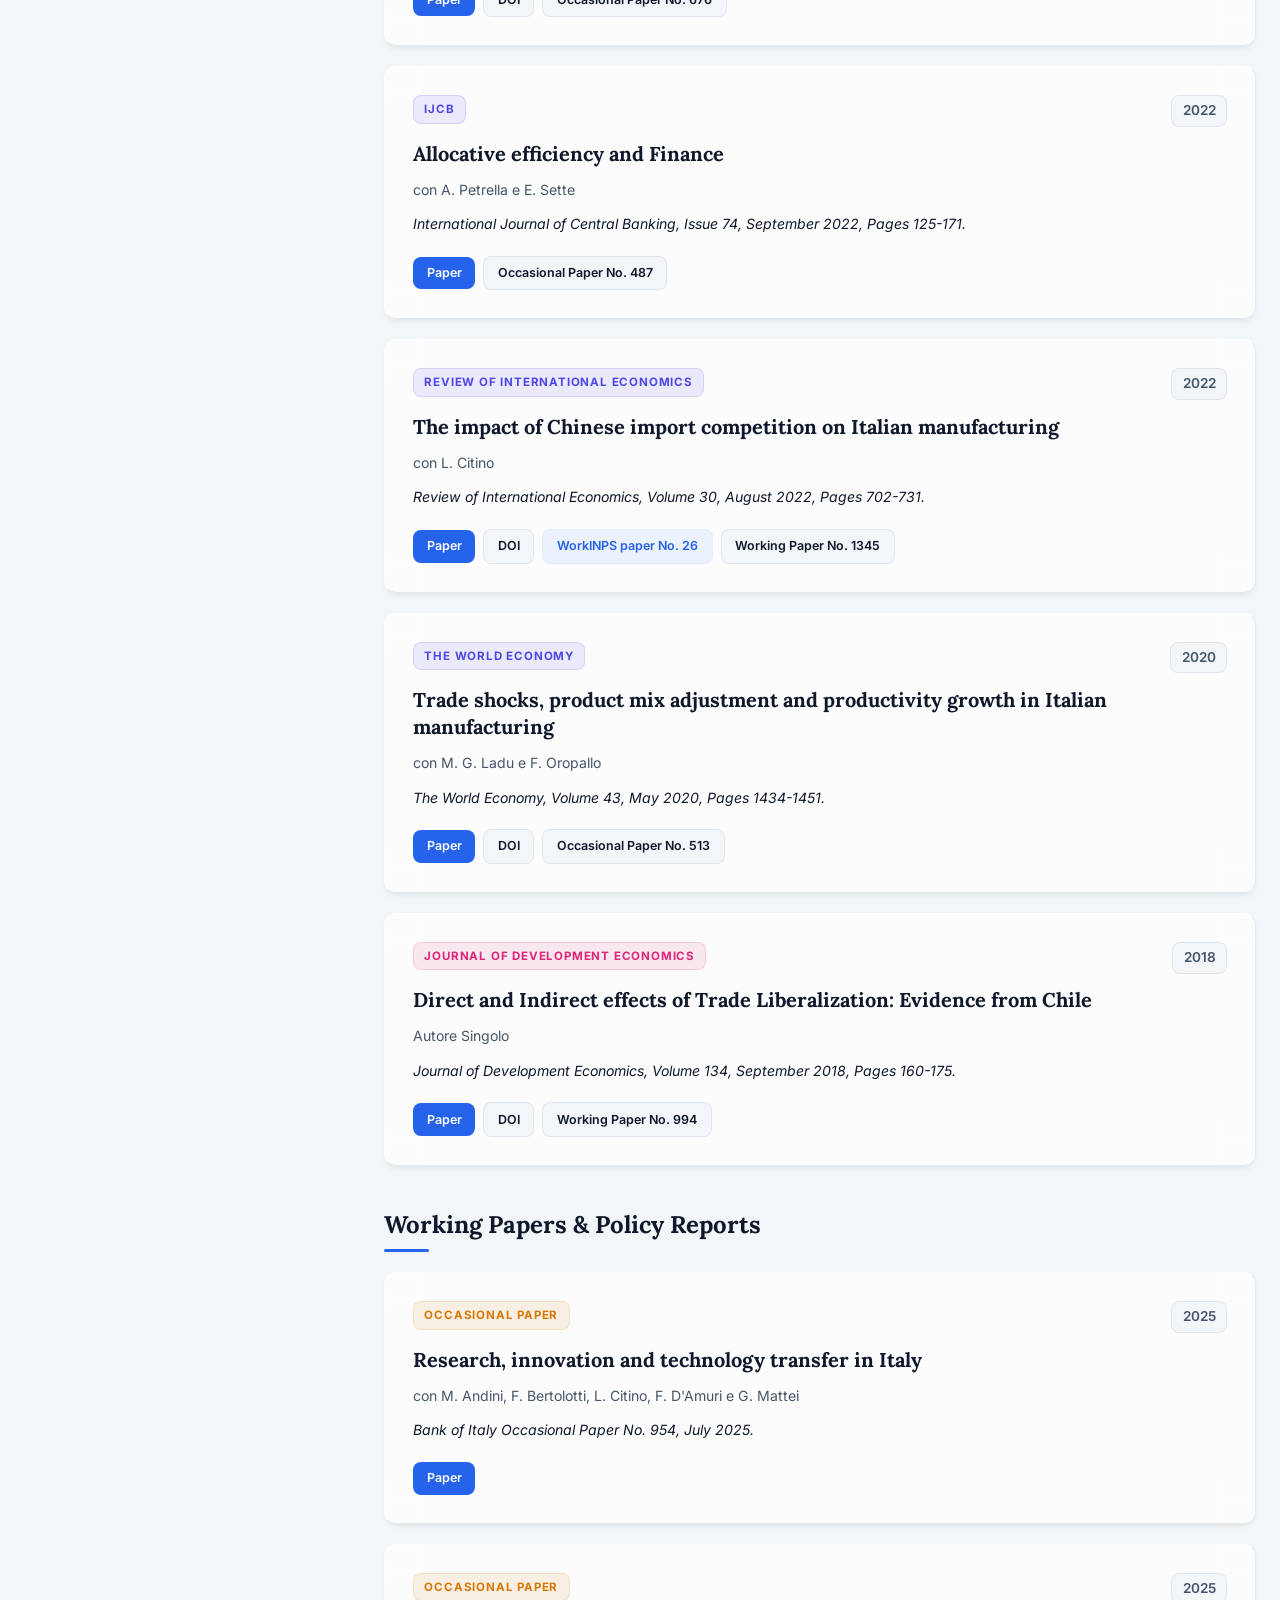
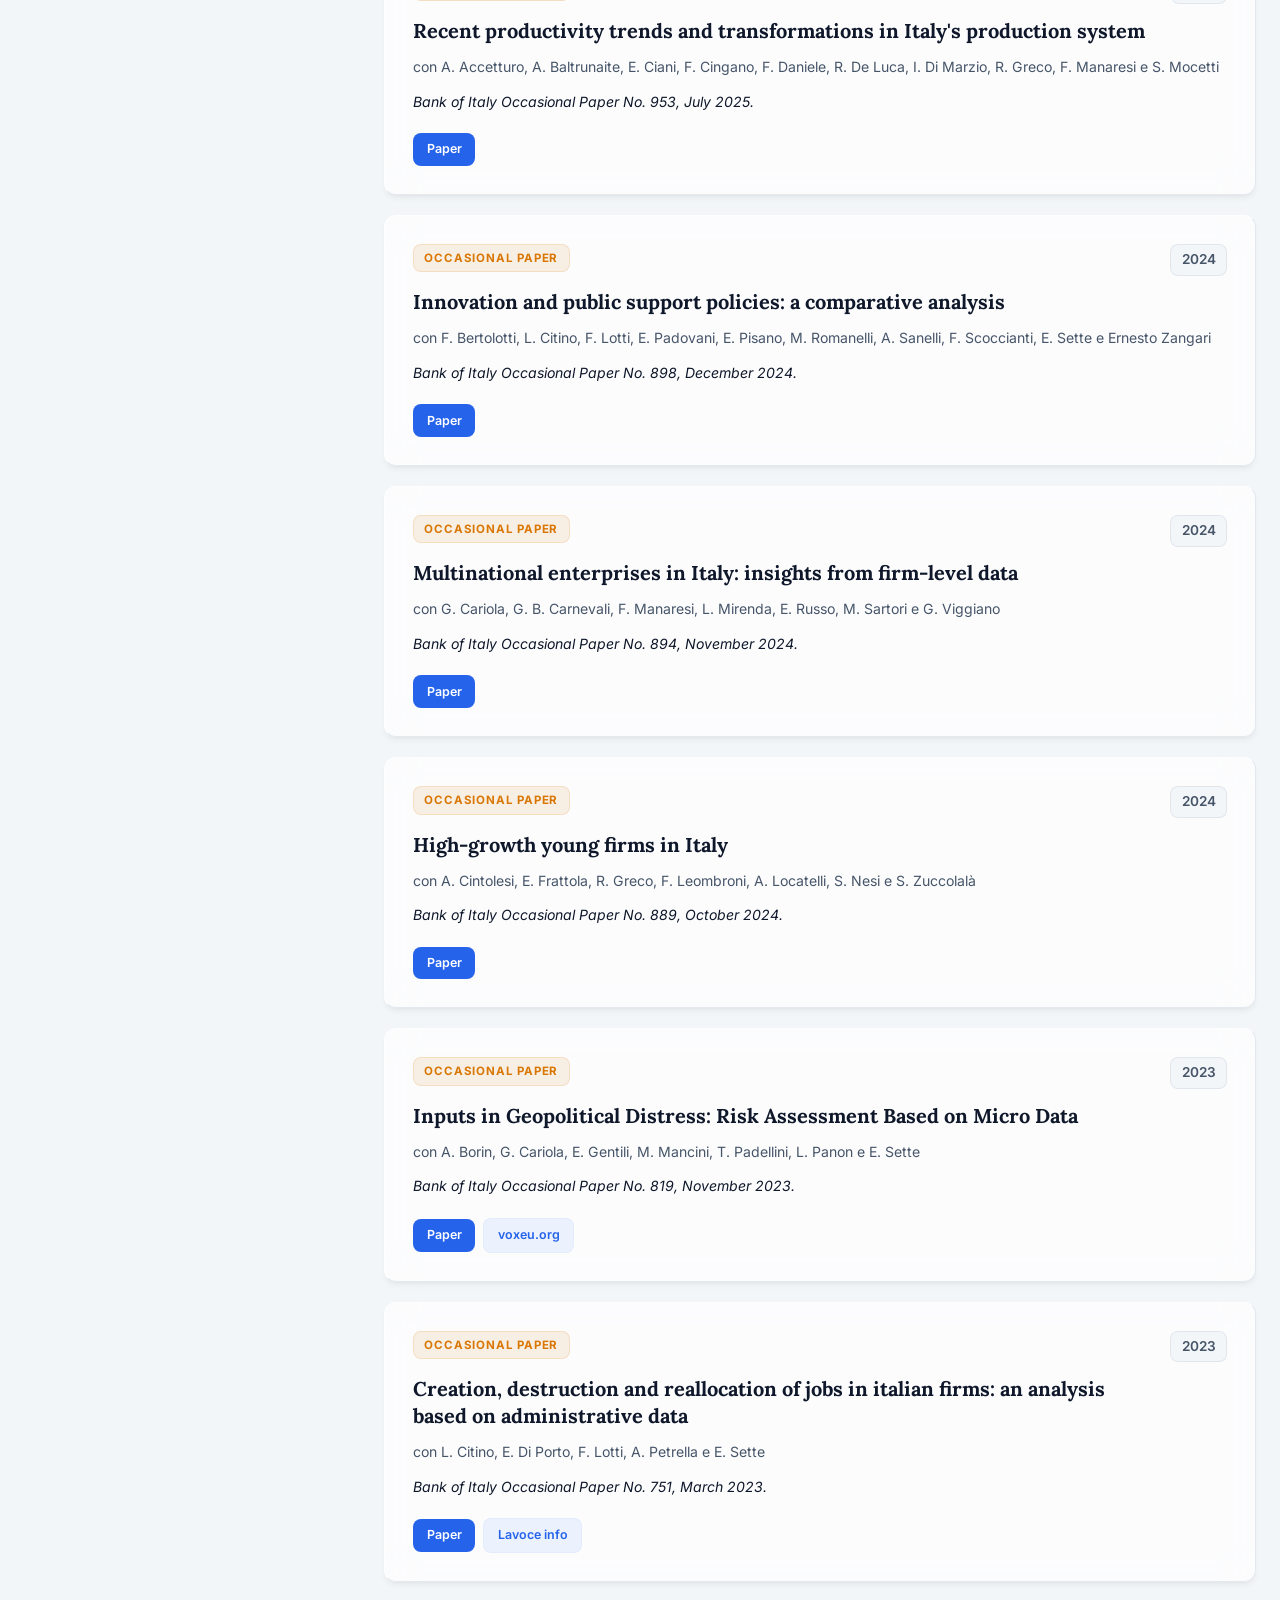
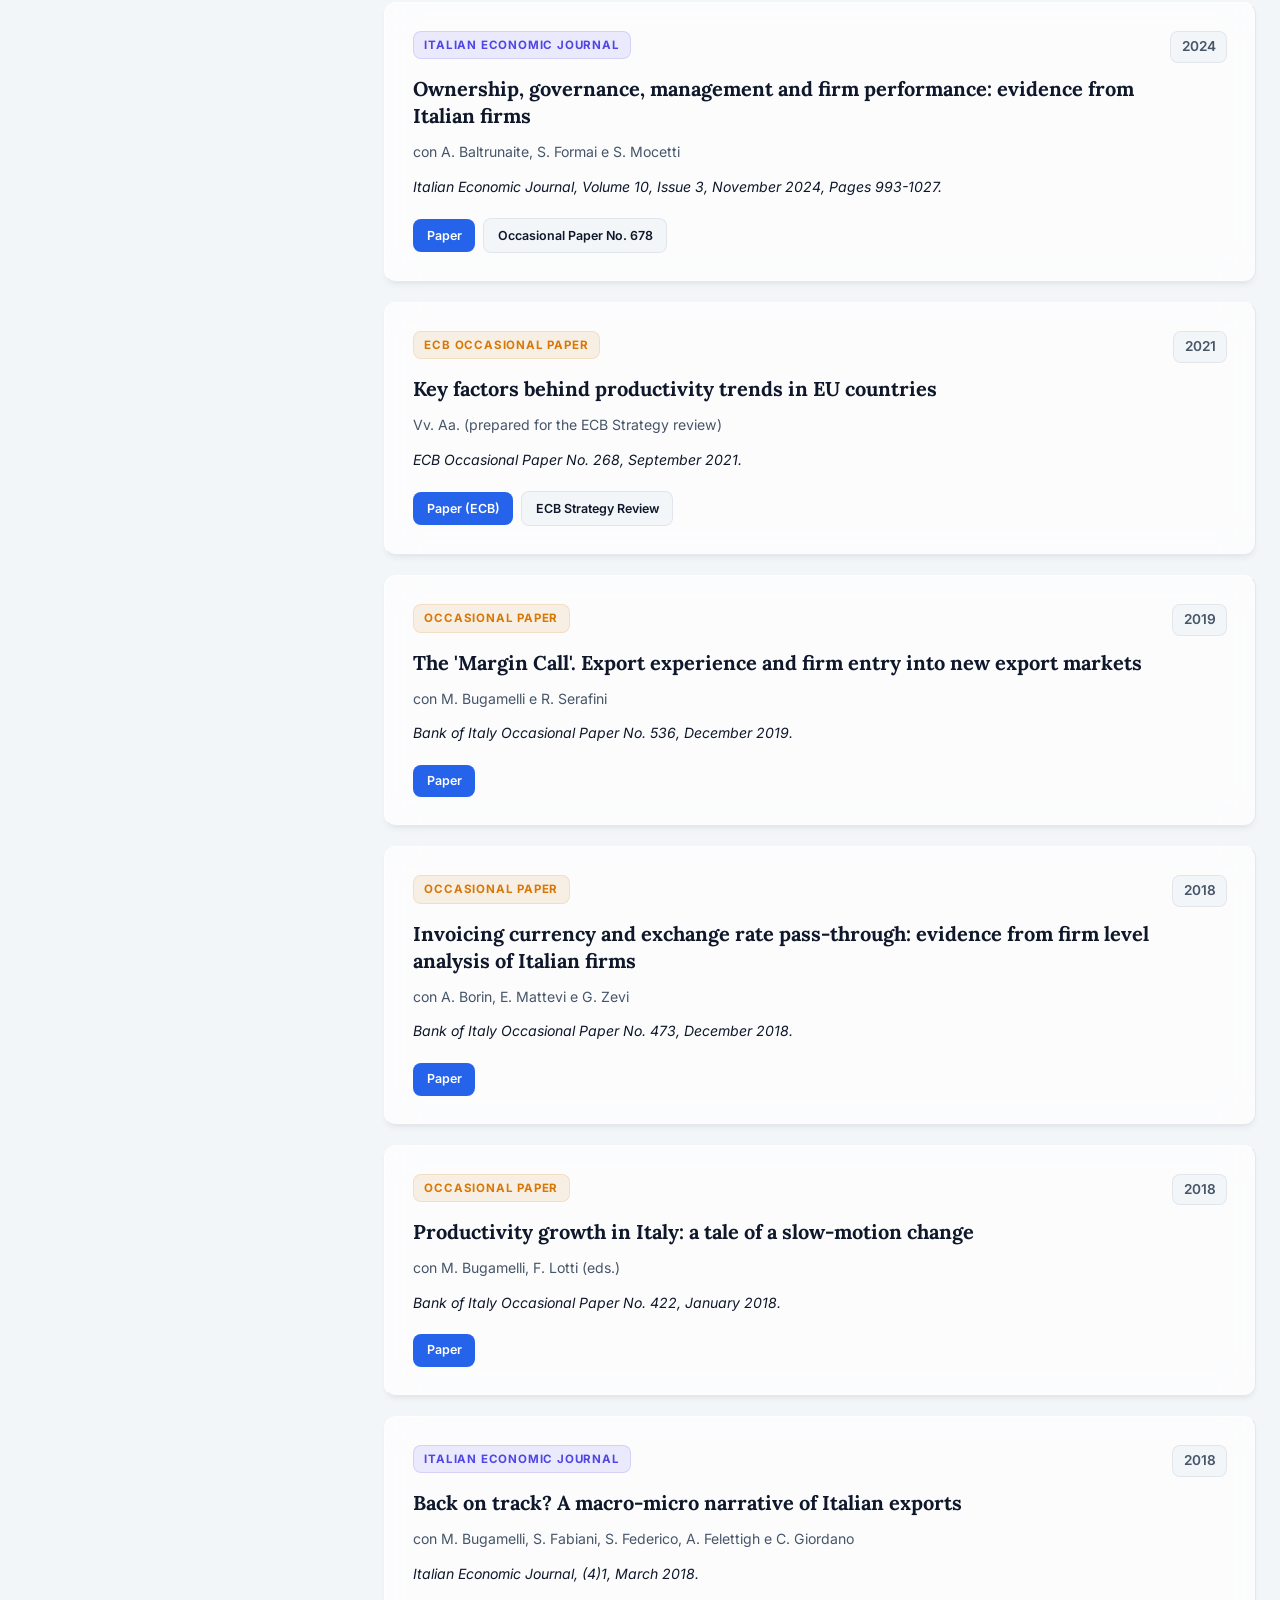
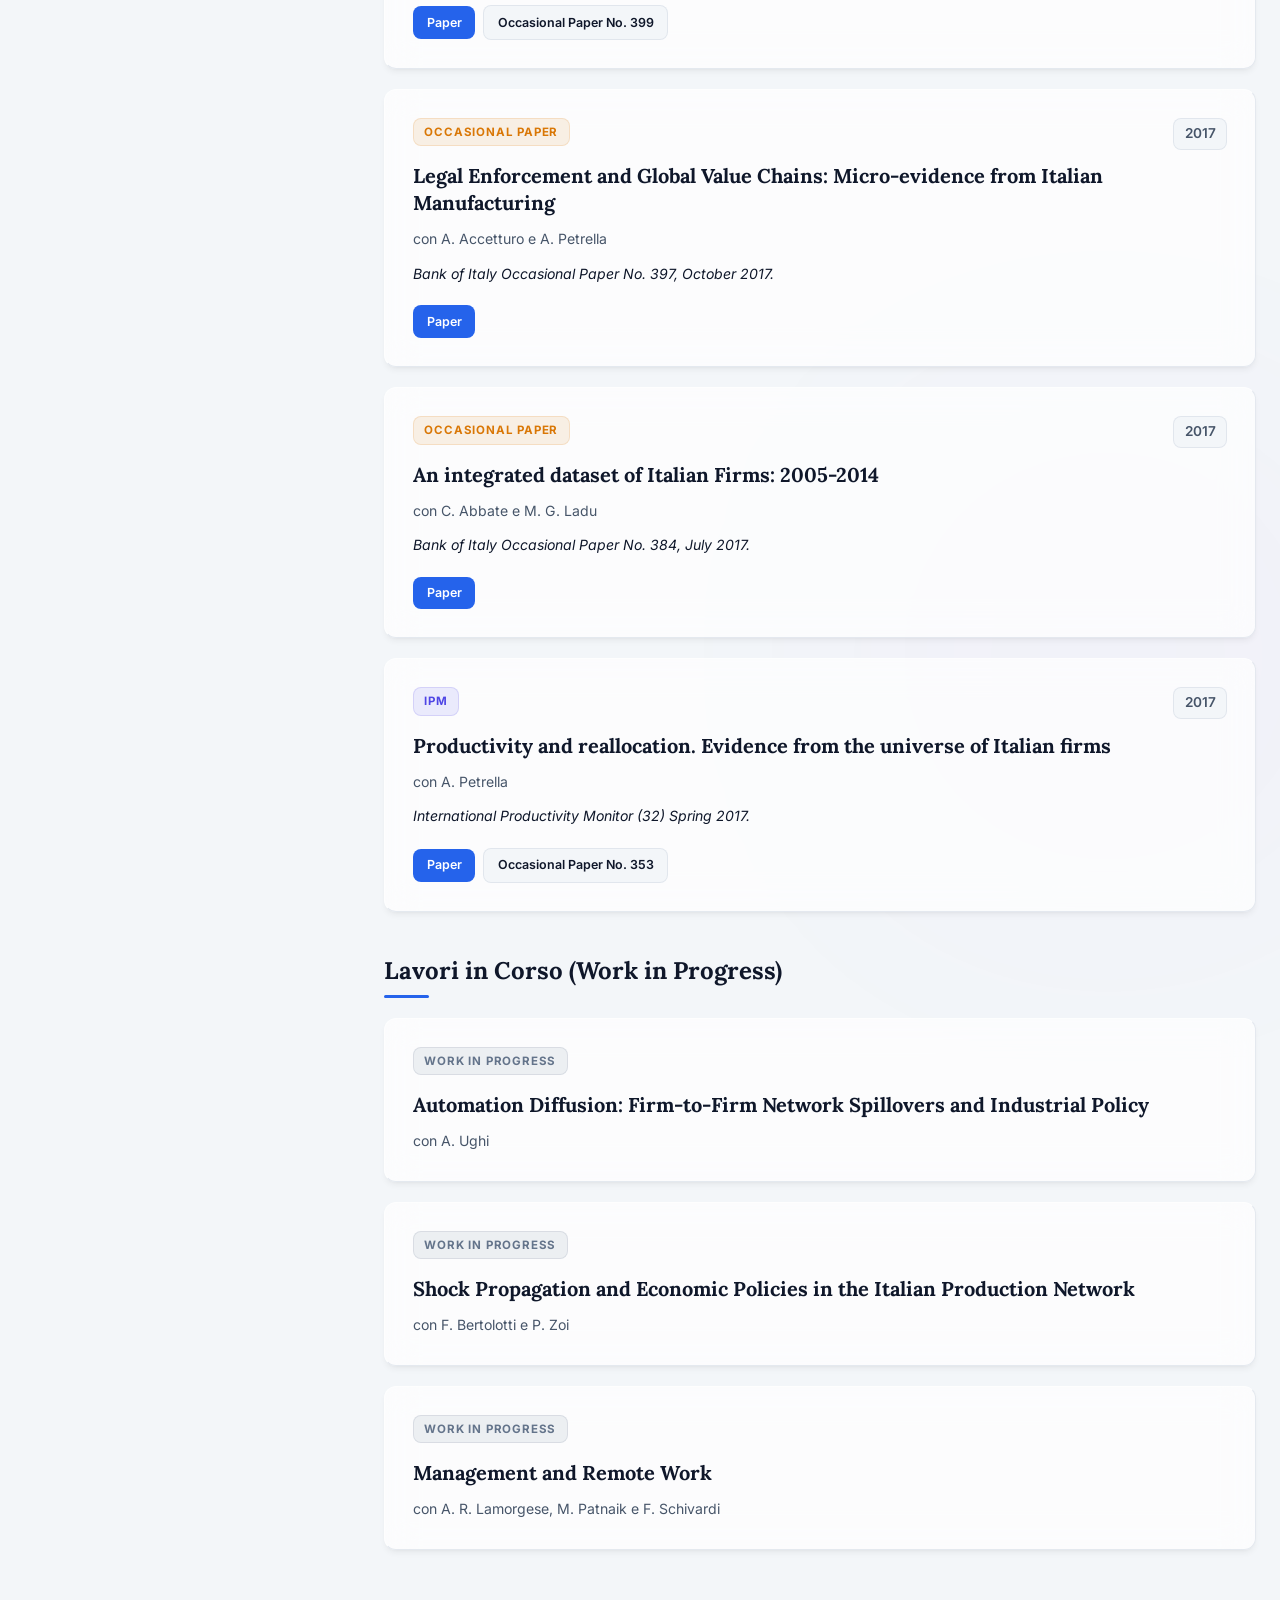
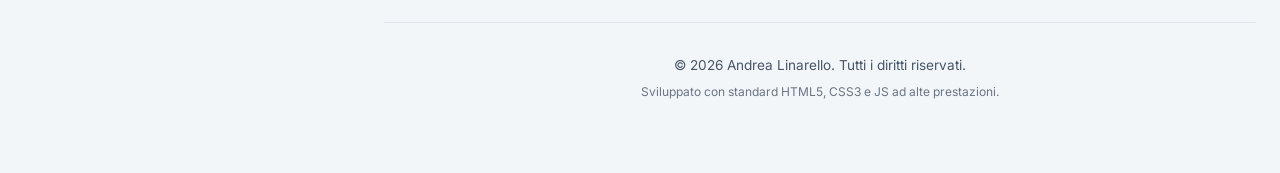
==== commit 6ed80a12: "Aggiunge foto profilo, tutti gli articoli con link reali e bottone download CV" ====
--- a/index.html
+++ b/index.html
@@ -21,10 +21,7 @@
     <aside class="sidebar">
       <div class="profile-card">
         <div class="avatar-container">
-          <!-- Placeholder avatar: elegant initials or icon -->
-          <div class="avatar-placeholder">
-            <span>AL</span>
-          </div>
+          <img src="profile.jpg" alt="Andrea Linarello" class="profile-photo">
         </div>
         
         <h1 class="profile-name">Andrea Linarello</h1>
@@ -52,8 +49,16 @@
             <span class="tag">Commercio Internazionale</span>
             <span class="tag">Produttività</span>
             <span class="tag">Microeconomia Applicata</span>
-            <span class="tag">Firms Dynamics</span>
           </div>
+        </div>
+
+        <div class="divider"></div>
+
+        <div class="cv-download-container">
+          <a href="https://drive.google.com/file/d/1Ykn_GKFcPp1C2OzRaf-uNI-9c2f_7Fuq/view?usp=sharing" target="_blank" class="cv-btn">
+            <svg xmlns="http://www.w3.org/2000/svg" viewBox="0 0 24 24" fill="none" stroke="currentColor" stroke-width="2" stroke-linecap="round" stroke-linejoin="round" class="icon"><path d="M21 15v4a2 2 0 0 1-2 2H5a2 2 0 0 1-2-2v-4"/><polyline points="7 10 12 15 17 10"/><line x1="12" x2="12" y1="15" y2="3"/></svg>
+            Scarica CV
+          </a>
         </div>
 
         <div class="theme-toggle-container">
@@ -76,9 +81,9 @@
         </div>
         
         <div class="filter-bar">
-          <button class="filter-btn active" data-filter="all">Tutti</button>
+          <button class="filter-btn active" data-filter="all">Tutti i Lavori</button>
           <button class="filter-btn" data-filter="publications">Pubblicazioni</button>
-          <button class="filter-btn" data-filter="working-papers">Working Papers</button>
+          <button class="filter-btn" data-filter="working-papers">Working Papers & Reports</button>
           <button class="filter-btn" data-filter="work-in-progress">In Corso</button>
         </div>
       </header>
@@ -90,17 +95,17 @@
           
           <!-- Paper 1 -->
           <article class="paper-card" data-category="publications" data-year="2024">
-            <span class="journal-badge badge-eer">European Economic Review (Forthcoming)</span>
+            <span class="journal-badge badge-eer">European Economic Review</span>
             <span class="year-label">2024</span>
             <h3 class="paper-title">Inputs in Distress: Geoeconomic Fragmentation and Firms' Sourcing</h3>
             <p class="paper-authors">con L. Panon, L. Lebastard, M. Mancini, A. Borin, P. Caka, D. Essers, G. Cariola, E. Gentili, T. Padellini, F. Requena e J. Timini</p>
             <p class="paper-details">Forthcoming at <em>European Economic Review</em>.</p>
             <div class="paper-links">
-              <a href="#" class="link-btn primary">Paper</a>
-              <a href="#" class="link-btn secondary">DOI</a>
-              <a href="#" class="link-btn info">voxeu.org</a>
-              <a href="#" class="link-btn info">SUERF</a>
-              <span class="paper-note">Bank of Italy Occasional Paper No. 861, July 2024</span>
+              <a href="https://www.sciencedirect.com/science/article/pii/S0014292126000991" target="_blank" class="link-btn primary">Paper</a>
+              <a href="https://doi.org/10.1016/j.euroecorev.2026.105355" target="_blank" class="link-btn secondary">DOI</a>
+              <a href="https://cepr.org/voxeu/columns/critical-input-disruptions-mapping-out-road-eu-resilience" target="_blank" class="link-btn info">voxeu.org</a>
+              <a href="https://www.suerf.org/publications/suerf-policy-notes-and-briefs/inputs-in-distress-geoeconomic-fragmentation-and-firms-sourcing/" target="_blank" class="link-btn info">SUERF</a>
+              <a href="https://www.bancaditalia.it/pubblicazioni/qef/2024-0861/index.html" target="_blank" class="link-btn secondary">Occasional Paper No. 861</a>
             </div>
           </article>
 
@@ -112,10 +117,10 @@
             <p class="paper-authors">con A. R. Lamorgese, M. Patnaik e F. Schivardi</p>
             <p class="paper-details"><em>Management Science</em>, Volume 70, Issue 12, March 2025.</p>
             <div class="paper-links">
-              <a href="#" class="link-btn primary">Paper</a>
-              <a href="#" class="link-btn secondary">DOI</a>
-              <a href="#" class="link-btn info">CEPR DP15987</a>
-              <a href="#" class="link-btn info">voxeu.org</a>
+              <a href="https://pubsonline.informs.org/doi/full/10.1287/mnsc.2021.01341?af=R" target="_blank" class="link-btn primary">Paper</a>
+              <a href="https://doi.org/10.1287/mnsc.2021.01341" target="_blank" class="link-btn secondary">DOI</a>
+              <a href="https://cepr.org/active/publications/discussion_papers/dp.php?dpno=15987" target="_blank" class="link-btn info">CEPR DP15987</a>
+              <a href="https://voxeu.org/article/how-management-practices-boosted-firm-performance-during-covid-19" target="_blank" class="link-btn info">voxeu.org</a>
             </div>
           </article>
 
@@ -127,8 +132,8 @@
             <p class="paper-authors">con D. Scur, S. Ohlmacher, J. V. Reenen et al.</p>
             <p class="paper-details"><em>PNAS</em>, Volume 121, Issue 45, November 2024.</p>
             <div class="paper-links">
-              <a href="#" class="link-btn primary">Paper</a>
-              <a href="#" class="link-btn secondary">DOI</a>
+              <a href="https://www.pnas.org/doi/10.1073/pnas.2412205121" target="_blank" class="link-btn primary">Paper</a>
+              <a href="https://doi.org/10.1073/pnas.2412205121" target="_blank" class="link-btn secondary">DOI</a>
             </div>
           </article>
 
@@ -140,9 +145,9 @@
             <p class="paper-authors">con E. Ciapanna, S. Formai e G. Rovigatti</p>
             <p class="paper-details"><em>Empirical Economics</em>, Volume 67, Issue 6, December 2024, Pages 2677-2717.</p>
             <div class="paper-links">
-              <a href="#" class="link-btn primary">Paper</a>
-              <a href="#" class="link-btn secondary">DOI</a>
-              <span class="paper-note">Bank of Italy Occasional Paper No. 672, February 2022</span>
+              <a href="https://link.springer.com/article/10.1007/s00181-024-02624-w" target="_blank" class="link-btn primary">Paper</a>
+              <a href="https://doi.org/10.1007/s00181-024-02624-w" target="_blank" class="link-btn secondary">DOI</a>
+              <a href="https://www.bancaditalia.it/pubblicazioni/qef/2022-0672/index.html" target="_blank" class="link-btn secondary">Occasional Paper No. 672</a>
             </div>
           </article>
 
@@ -154,9 +159,9 @@
             <p class="paper-authors">con F. Bripi, R. Bronzini, E. Gentili e E. Scarinzi</p>
             <p class="paper-details"><em>Structural Change and Economic Dynamics</em>, Volume 69, June 2024, Pages 678-691.</p>
             <div class="paper-links">
-              <a href="#" class="link-btn primary">Paper</a>
-              <a href="#" class="link-btn secondary">DOI</a>
-              <span class="paper-note">Bank of Italy Occasional Paper No. 676, March 2022</span>
+              <a href="https://www.sciencedirect.com/science/article/pii/S0954349X23000085" target="_blank" class="link-btn primary">Paper</a>
+              <a href="https://doi.org/10.1016/j.strueco.2023.02.003" target="_blank" class="link-btn secondary">DOI</a>
+              <a href="https://www.bancaditalia.it/pubblicazioni/qef/2022-0676/index.html" target="_blank" class="link-btn secondary">Occasional Paper No. 676</a>
             </div>
           </article>
 
@@ -168,8 +173,8 @@
             <p class="paper-authors">con A. Petrella e E. Sette</p>
             <p class="paper-details"><em>International Journal of Central Banking</em>, Issue 74, September 2022, Pages 125-171.</p>
             <div class="paper-links">
-              <a href="#" class="link-btn primary">Paper</a>
-              <span class="paper-note">Bank of Italy Occasional Paper No. 487, April 2019</span>
+              <a href="https://www.ijcb.org/journal/ijcb22q3a4.htm" target="_blank" class="link-btn primary">Paper</a>
+              <a href="http://www.bancaditalia.it/pubblicazioni/qef/2019-0487/QEF_487_19.pdf" target="_blank" class="link-btn secondary">Occasional Paper No. 487</a>
             </div>
           </article>
 
@@ -181,9 +186,10 @@
             <p class="paper-authors">con L. Citino</p>
             <p class="paper-details"><em>Review of International Economics</em>, Volume 30, August 2022, Pages 702-731.</p>
             <div class="paper-links">
-              <a href="#" class="link-btn primary">Paper</a>
-              <a href="#" class="link-btn secondary">DOI</a>
-              <span class="paper-note">WorkINPS paper No. 26 / Bank of Italy Working Paper No. 1345</span>
+              <a href="https://onlinelibrary.wiley.com/doi/full/10.1111/roie.12587" target="_blank" class="link-btn primary">Paper</a>
+              <a href="https://doi.org/10.1111/roie.12587" target="_blank" class="link-btn secondary">DOI</a>
+              <a href="https://www.inps.it/docallegatiNP/Mig/InpsComunica/WorkInps_Papers/26_WorkINPS_Linarello_Citino_dicembre_2019.pdf" target="_blank" class="link-btn info">WorkINPS paper No. 26</a>
+              <a href="https://www.bancaditalia.it/pubblicazioni/temi-discussione/2021/2021-1345/" target="_blank" class="link-btn secondary">Working Paper No. 1345</a>
             </div>
           </article>
 
@@ -195,9 +201,9 @@
             <p class="paper-authors">con M. G. Ladu e F. Oropallo</p>
             <p class="paper-details"><em>The World Economy</em>, Volume 43, May 2020, Pages 1434-1451.</p>
             <div class="paper-links">
-              <a href="#" class="link-btn primary">Paper</a>
-              <a href="#" class="link-btn secondary">DOI</a>
-              <span class="paper-note">Bank of Italy Occasional Paper No. 513, October 2019</span>
+              <a href="https://onlinelibrary.wiley.com/doi/10.1111/twec.12927" target="_blank" class="link-btn primary">Paper</a>
+              <a href="https://doi.org/10.1111/twec.12927" target="_blank" class="link-btn secondary">DOI</a>
+              <a href="https://www.bancaditalia.it/pubblicazioni/qef/2019-0513/" target="_blank" class="link-btn secondary">Occasional Paper No. 513</a>
             </div>
           </article>
 
@@ -209,16 +215,16 @@
             <p class="paper-authors">Autore Singolo</p>
             <p class="paper-details"><em>Journal of Development Economics</em>, Volume 134, September 2018, Pages 160-175.</p>
             <div class="paper-links">
-              <a href="#" class="link-btn primary">Paper</a>
-              <a href="#" class="link-btn secondary">DOI</a>
-              <span class="paper-note">Bank of Italy Working Paper No. 994, November 2014</span>
+              <a href="https://www.sciencedirect.com/science/article/pii/S0304387818304474" target="_blank" class="link-btn primary">Paper</a>
+              <a href="https://doi.org/10.1016/j.jdeveco.2018.05.012" target="_blank" class="link-btn secondary">DOI</a>
+              <a href="https://www.bancaditalia.it/pubblicazioni/temi-discussione/2014/2014-0994/" target="_blank" class="link-btn secondary">Working Paper No. 994</a>
             </div>
           </article>
 
         </div>
       </section>
 
-      <!-- SECTION: WORKING PAPERS -->
+      <!-- SECTION: WORKING PAPERS & REPORTS -->
       <section class="papers-section">
         <h2 class="section-title">Working Papers & Policy Reports</h2>
         <div class="papers-list" id="working-papers-list">
@@ -230,7 +236,7 @@
             <p class="paper-authors">con M. Andini, F. Bertolotti, L. Citino, F. D'Amuri e G. Mattei</p>
             <p class="paper-details">Bank of Italy Occasional Paper No. 954, July 2025.</p>
             <div class="paper-links">
-              <a href="#" class="link-btn primary">Paper</a>
+              <a href="https://www.bancaditalia.it/pubblicazioni/qef/2025-0954/index.html?com.dotmarketing.htmlpage.language=1" target="_blank" class="link-btn primary">Paper</a>
             </div>
           </article>
 
@@ -241,7 +247,7 @@
             <p class="paper-authors">con A. Accetturo, A. Baltrunaite, E. Ciani, F. Cingano, F. Daniele, R. De Luca, I. Di Marzio, R. Greco, F. Manaresi e S. Mocetti</p>
             <p class="paper-details">Bank of Italy Occasional Paper No. 953, July 2025.</p>
             <div class="paper-links">
-              <a href="#" class="link-btn primary">Paper</a>
+              <a href="https://www.bancaditalia.it/pubblicazioni/qef/2025-0953/index.html?com.dotmarketing.htmlpage.language=1" target="_blank" class="link-btn primary">Paper</a>
             </div>
           </article>
 
@@ -252,7 +258,7 @@
             <p class="paper-authors">con F. Bertolotti, L. Citino, F. Lotti, E. Padovani, E. Pisano, M. Romanelli, A. Sanelli, F. Scoccianti, E. Sette e Ernesto Zangari</p>
             <p class="paper-details">Bank of Italy Occasional Paper No. 898, December 2024.</p>
             <div class="paper-links">
-              <a href="#" class="link-btn primary">Paper</a>
+              <a href="https://www.bancaditalia.it/pubblicazioni/qef/2024-0898" target="_blank" class="link-btn primary">Paper</a>
             </div>
           </article>
 
@@ -263,7 +269,7 @@
             <p class="paper-authors">con G. Cariola, G. B. Carnevali, F. Manaresi, L. Mirenda, E. Russo, M. Sartori e G. Viggiano</p>
             <p class="paper-details">Bank of Italy Occasional Paper No. 894, November 2024.</p>
             <div class="paper-links">
-              <a href="#" class="link-btn primary">Paper</a>
+              <a href="https://www.bancaditalia.it/pubblicazioni/qef/2024-0894/" target="_blank" class="link-btn primary">Paper</a>
             </div>
           </article>
 
@@ -274,7 +280,7 @@
             <p class="paper-authors">con A. Cintolesi, E. Frattola, R. Greco, F. Leombroni, A. Locatelli, S. Nesi e S. Zuccolalà</p>
             <p class="paper-details">Bank of Italy Occasional Paper No. 889, October 2024.</p>
             <div class="paper-links">
-              <a href="#" class="link-btn primary">Paper</a>
+              <a href="https://www.bancaditalia.it/pubblicazioni/qef/2024-0889" target="_blank" class="link-btn primary">Paper</a>
             </div>
           </article>
 
@@ -285,8 +291,8 @@
             <p class="paper-authors">con A. Borin, G. Cariola, E. Gentili, M. Mancini, T. Padellini, L. Panon e E. Sette</p>
             <p class="paper-details">Bank of Italy Occasional Paper No. 819, November 2023.</p>
             <div class="paper-links">
-              <a href="#" class="link-btn primary">Paper</a>
-              <a href="#" class="link-btn info">voxeu.org</a>
+              <a href="https://www.bancaditalia.it/pubblicazioni/qef/2023-0819/" target="_blank" class="link-btn primary">Paper</a>
+              <a href="https://cepr.org/voxeu/columns/inputs-geopolitical-distress-risk-assessment-based-micro-data" target="_blank" class="link-btn info">voxeu.org</a>
             </div>
           </article>
 
@@ -297,8 +303,8 @@
             <p class="paper-authors">con L. Citino, E. Di Porto, F. Lotti, A. Petrella e E. Sette</p>
             <p class="paper-details">Bank of Italy Occasional Paper No. 751, March 2023.</p>
             <div class="paper-links">
-              <a href="#" class="link-btn primary">Paper</a>
-              <a href="#" class="link-btn info">Lavoce.info</a>
+              <a href="https://www.bancaditalia.it/pubblicazioni/qef/2023-0751/index.html?com.dotmarketing.htmlpage.language=1" target="_blank" class="link-btn primary">Paper</a>
+              <a href="https://www.lavoce.info/archives/97443/cosi-la-pandemia-ha-distrutto-e-creato-lavoro/" target="_blank" class="link-btn info">Lavoce info</a>
             </div>
           </article>
 
@@ -309,8 +315,99 @@
             <p class="paper-authors">con A. Baltrunaite, S. Formai e S. Mocetti</p>
             <p class="paper-details"><em>Italian Economic Journal</em>, Volume 10, Issue 3, November 2024, Pages 993-1027.</p>
             <div class="paper-links">
-              <a href="#" class="link-btn primary">Paper</a>
-              <span class="paper-note">Bank of Italy Occasional Paper No. 678, March 2022</span>
+              <a href="https://www.sciencedirect.com/science/article/pii/S0954349X23000085" target="_blank" class="link-btn primary">Paper</a>
+              <a href="https://www.bancaditalia.it/pubblicazioni/qef/2022-0678/index.html" target="_blank" class="link-btn secondary">Occasional Paper No. 678</a>
+            </div>
+          </article>
+
+          <article class="paper-card" data-category="working-papers" data-year="2021">
+            <span class="journal-badge badge-wp">ECB Occasional Paper</span>
+            <span class="year-label">2021</span>
+            <h3 class="paper-title">Key factors behind productivity trends in EU countries</h3>
+            <p class="paper-authors">Vv. Aa. (prepared for the ECB Strategy review)</p>
+            <p class="paper-details">ECB Occasional Paper No. 268, September 2021.</p>
+            <div class="paper-links">
+              <a href="https://www.ecb.europa.eu/pub/pdf/scpops/ecb.op268~73e6860c62.en.pdf?83814621b444599b295c46a608fffcb6" target="_blank" class="link-btn primary">Paper (ECB)</a>
+              <a href="https://www.ecb.europa.eu/pub/html/strategy_review.en.html" target="_blank" class="link-btn secondary">ECB Strategy Review</a>
+            </div>
+          </article>
+
+          <article class="paper-card" data-category="working-papers" data-year="2019">
+            <span class="journal-badge badge-wp">Occasional Paper</span>
+            <span class="year-label">2019</span>
+            <h3 class="paper-title">The 'Margin Call'. Export experience and firm entry into new export markets</h3>
+            <p class="paper-authors">con M. Bugamelli e R. Serafini</p>
+            <p class="paper-details">Bank of Italy Occasional Paper No. 536, December 2019.</p>
+            <div class="paper-links">
+              <a href="https://www.bancaditalia.it/pubblicazioni/qef/2019-0536/" target="_blank" class="link-btn primary">Paper</a>
+            </div>
+          </article>
+
+          <article class="paper-card" data-category="working-papers" data-year="2018">
+            <span class="journal-badge badge-wp">Occasional Paper</span>
+            <span class="year-label">2018</span>
+            <h3 class="paper-title">Invoicing currency and exchange rate pass-through: evidence from firm level analysis of Italian firms</h3>
+            <p class="paper-authors">con A. Borin, E. Mattevi e G. Zevi</p>
+            <p class="paper-details">Bank of Italy Occasional Paper No. 473, December 2018.</p>
+            <div class="paper-links">
+              <a href="http://www.bancaditalia.it/pubblicazioni/qef/2018-0473/" target="_blank" class="link-btn primary">Paper</a>
+            </div>
+          </article>
+
+          <article class="paper-card" data-category="working-papers" data-year="2018">
+            <span class="journal-badge badge-wp">Occasional Paper</span>
+            <span class="year-label">2018</span>
+            <h3 class="paper-title">Productivity growth in Italy: a tale of a slow-motion change</h3>
+            <p class="paper-authors">con M. Bugamelli, F. Lotti (eds.)</p>
+            <p class="paper-details">Bank of Italy Occasional Paper No. 422, January 2018.</p>
+            <div class="paper-links">
+              <a href="http://www.bancaditalia.it/pubblicazioni/qef/2018-0422/index.html" target="_blank" class="link-btn primary">Paper</a>
+            </div>
+          </article>
+
+          <article class="paper-card" data-category="working-papers" data-year="2018">
+            <span class="journal-badge badge-default">Italian Economic Journal</span>
+            <span class="year-label">2018</span>
+            <h3 class="paper-title">Back on track? A macro-micro narrative of Italian exports</h3>
+            <p class="paper-authors">con M. Bugamelli, S. Fabiani, S. Federico, A. Felettigh e C. Giordano</p>
+            <p class="paper-details"><em>Italian Economic Journal</em>, (4)1, March 2018.</p>
+            <div class="paper-links">
+              <a href="https://link.springer.com/article/10.1007/s40797-018-0072-8" target="_blank" class="link-btn primary">Paper</a>
+              <a href="http://www.bancaditalia.it/pubblicazioni/qef/2017-0399/index.html" target="_blank" class="link-btn secondary">Occasional Paper No. 399</a>
+            </div>
+          </article>
+
+          <article class="paper-card" data-category="working-papers" data-year="2017">
+            <span class="journal-badge badge-wp">Occasional Paper</span>
+            <span class="year-label">2017</span>
+            <h3 class="paper-title">Legal Enforcement and Global Value Chains: Micro-evidence from Italian Manufacturing</h3>
+            <p class="paper-authors">con A. Accetturo e A. Petrella</p>
+            <p class="paper-details">Bank of Italy Occasional Paper No. 397, October 2017.</p>
+            <div class="paper-links">
+              <a href="http://www.bancaditalia.it/pubblicazioni/qef/2017-0397/QEF_397_17.pdf" target="_blank" class="link-btn primary">Paper</a>
+            </div>
+          </article>
+
+          <article class="paper-card" data-category="working-papers" data-year="2017">
+            <span class="journal-badge badge-wp">Occasional Paper</span>
+            <span class="year-label">2017</span>
+            <h3 class="paper-title">An integrated dataset of Italian Firms: 2005-2014</h3>
+            <p class="paper-authors">con C. Abbate e M. G. Ladu</p>
+            <p class="paper-details">Bank of Italy Occasional Paper No. 384, July 2017.</p>
+            <div class="paper-links">
+              <a href="https://www.bancaditalia.it/pubblicazioni/qef/2017-0384/" target="_blank" class="link-btn primary">Paper</a>
+            </div>
+          </article>
+
+          <article class="paper-card" data-category="working-papers" data-year="2017">
+            <span class="journal-badge badge-default">IPM</span>
+            <span class="year-label">2017</span>
+            <h3 class="paper-title">Productivity and reallocation. Evidence from the universe of Italian firms</h3>
+            <p class="paper-authors">con A. Petrella</p>
+            <p class="paper-details"><em>International Productivity Monitor</em> (32) Spring 2017.</p>
+            <div class="paper-links">
+              <a href="http://www.csls.ca/ipm/32/Linarello_Petrella.pdf" target="_blank" class="link-btn primary">Paper</a>
+              <a href="http://www.bancaditalia.it/pubblicazioni/qef/2016-0353/index.html" target="_blank" class="link-btn secondary">Occasional Paper No. 353</a>
             </div>
           </article>
 
--- a/styles.css
+++ b/styles.css
@@ -158,24 +158,51 @@
   position: relative;
 }
 
-.avatar-placeholder {
-  width: 120px;
-  height: 120px;
+.profile-photo {
+  width: 130px;
+  height: 130px;
   border-radius: 50%;
-  background: linear-gradient(135deg, var(--accent-color) 0%, #a855f7 100%);
-  display: flex;
+  object-fit: cover;
+  border: 4px solid var(--bg-secondary);
+  box-shadow: var(--shadow-md);
+  transition: var(--transition-smooth);
+}
+
+.profile-photo:hover {
+  transform: scale(1.04);
+}
+
+.cv-download-container {
+  width: 100%;
+  margin-top: 0.25rem;
+}
+
+.cv-btn {
+  width: 100%;
+  display: inline-flex;
   align-items: center;
   justify-content: center;
-  box-shadow: var(--shadow-md);
-  border: 4px solid var(--bg-secondary);
-}
-
-.avatar-placeholder span {
-  font-family: var(--font-serif);
-  font-size: 2.5rem;
+  gap: 0.65rem;
+  padding: 0.75rem 1rem;
+  border-radius: var(--radius-md);
+  background-color: var(--accent-color);
+  color: #ffffff !important;
+  font-size: 0.88rem;
   font-weight: 600;
-  color: #ffffff;
-  letter-spacing: 2px;
+  cursor: pointer;
+  box-shadow: var(--shadow-sm);
+  transition: var(--transition-smooth);
+}
+
+.cv-btn:hover {
+  background-color: var(--accent-hover);
+  box-shadow: 0 4px 10px rgba(37, 99, 235, 0.2);
+  transform: translateY(-1px);
+}
+
+.cv-btn .icon {
+  width: 16px;
+  height: 16px;
 }
 
 .profile-name {
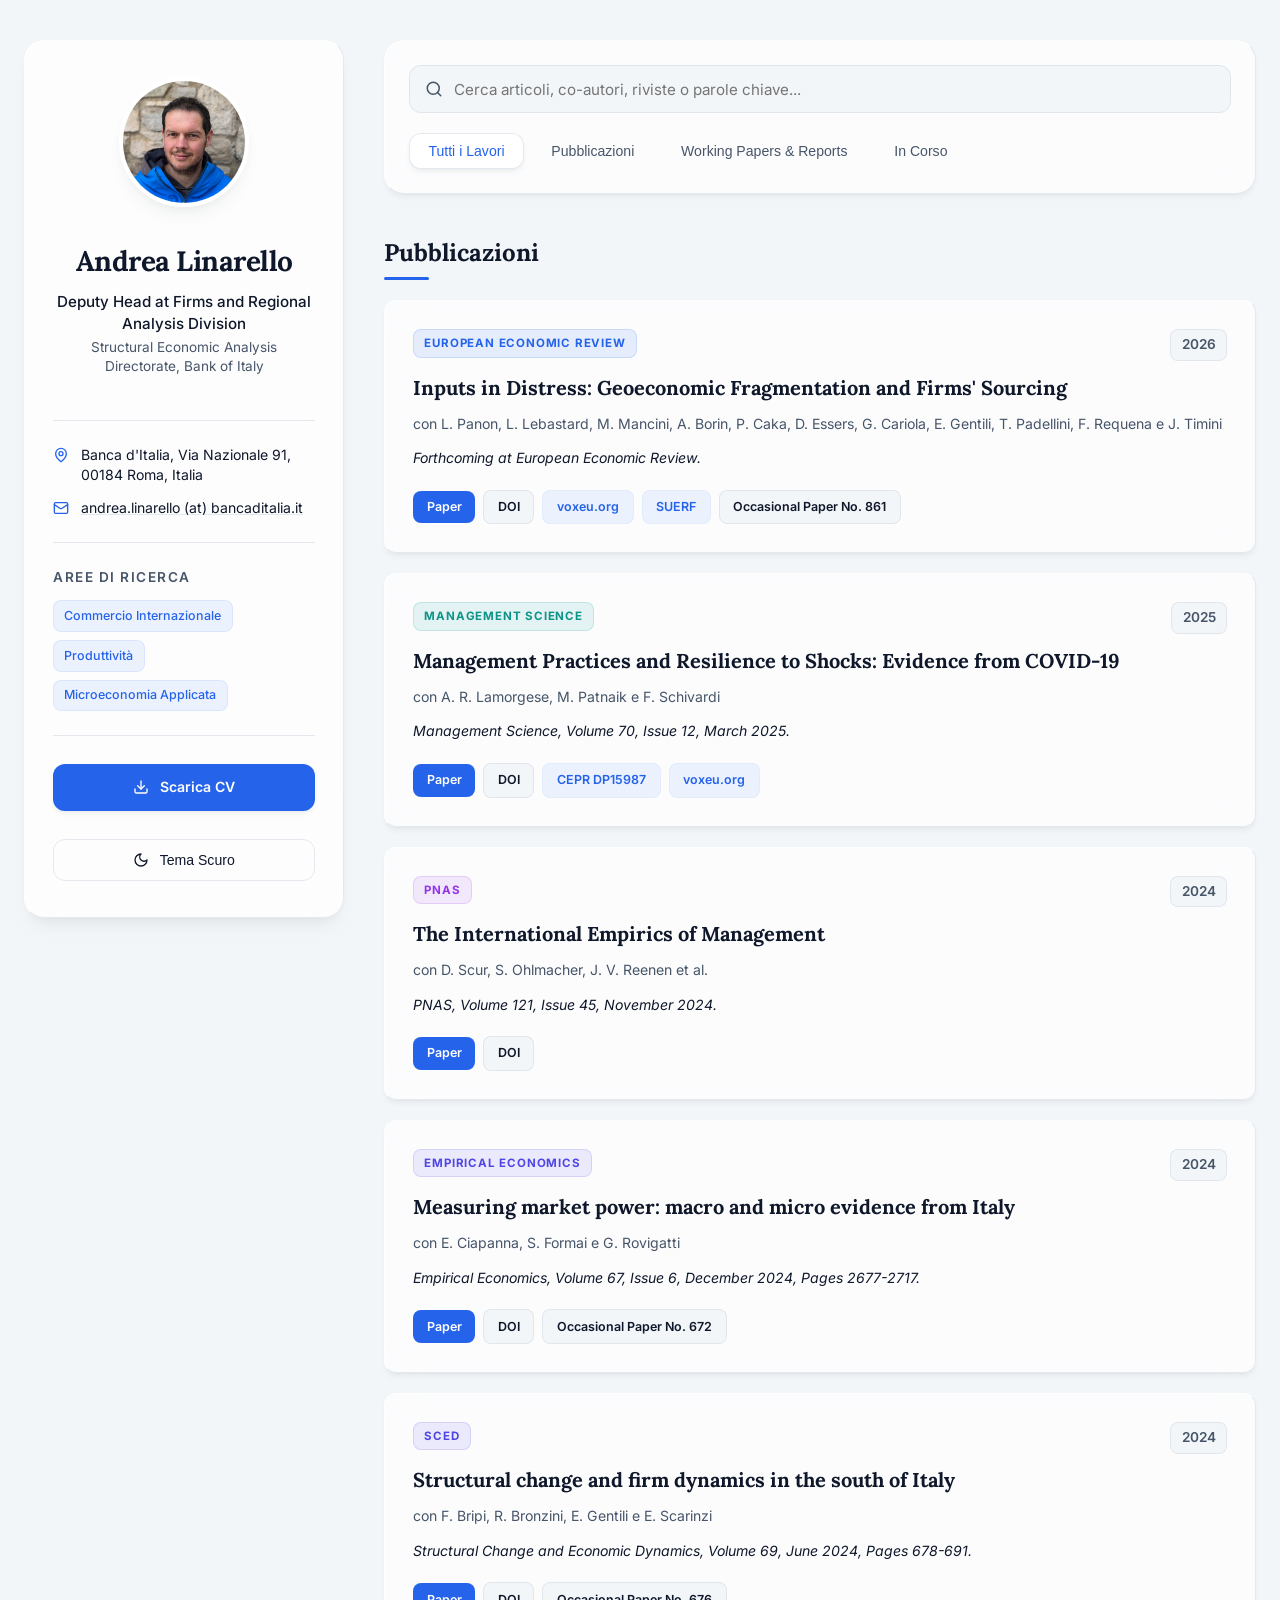
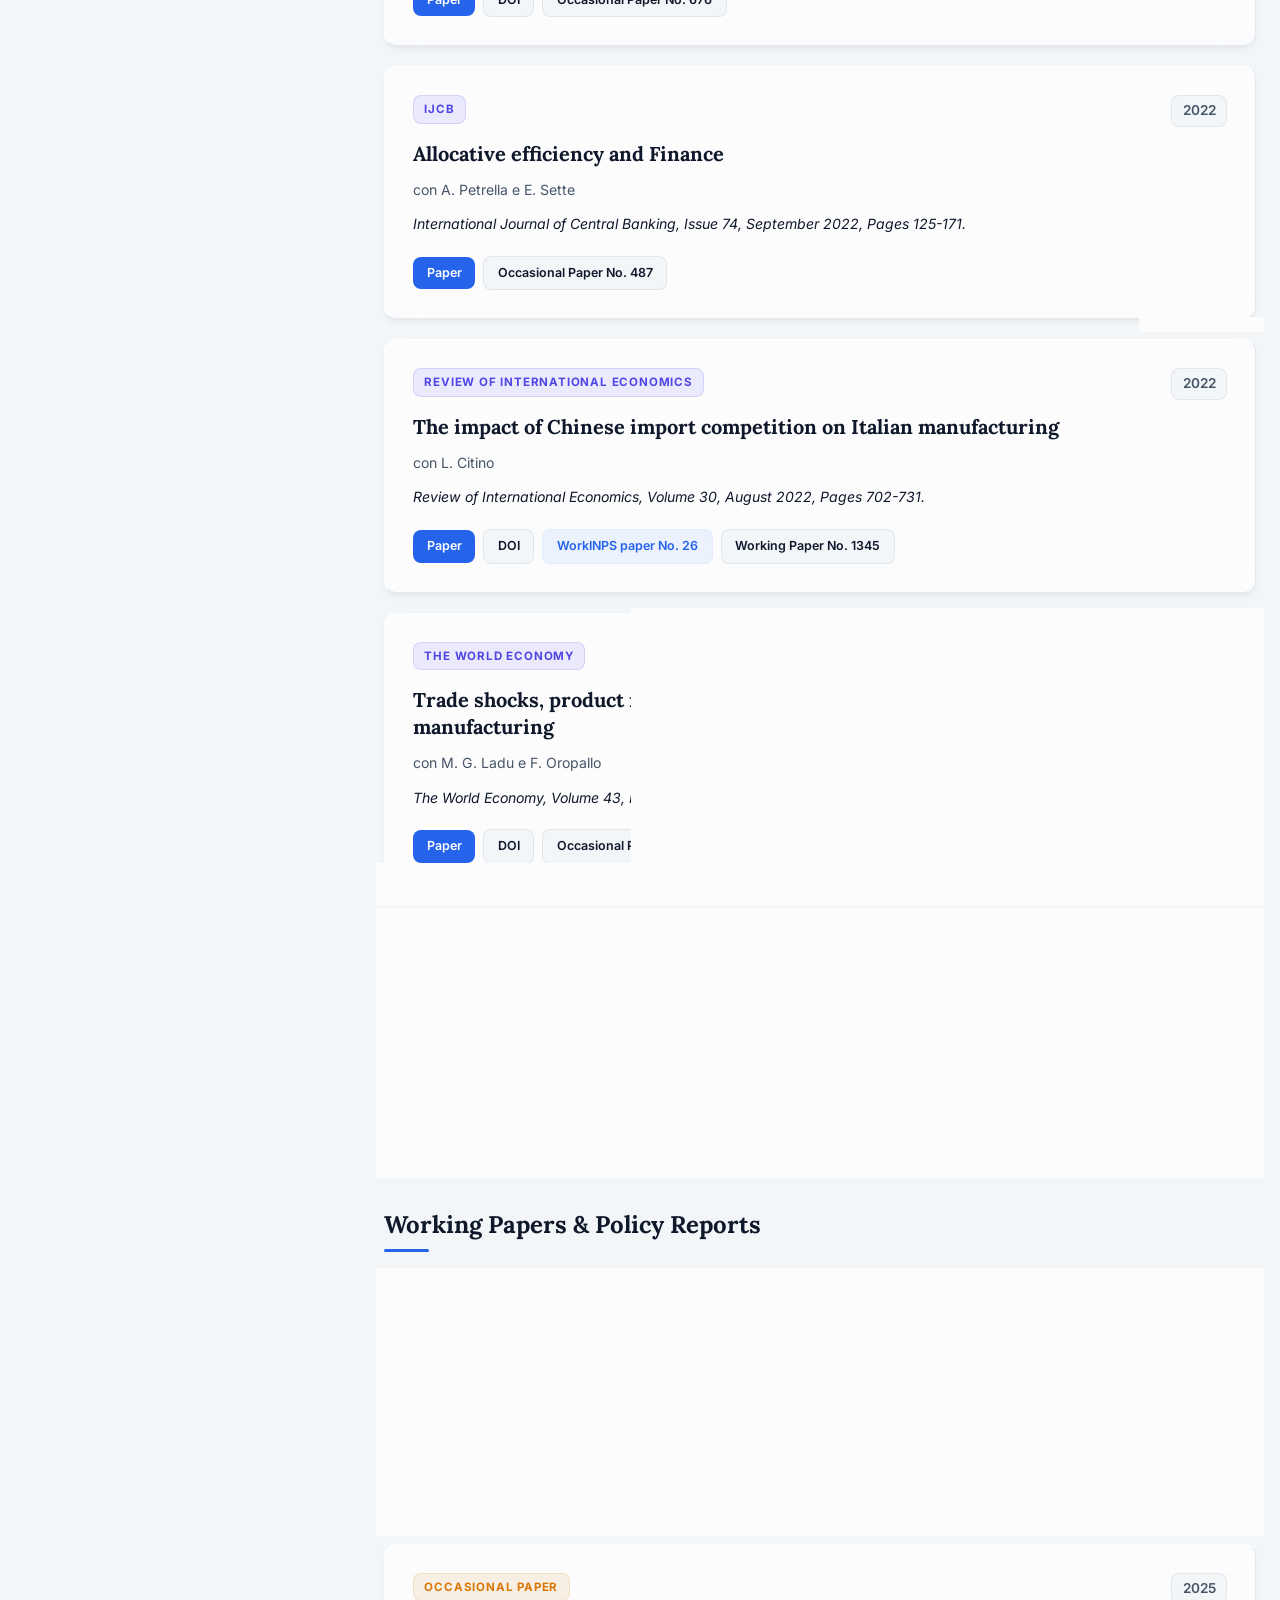
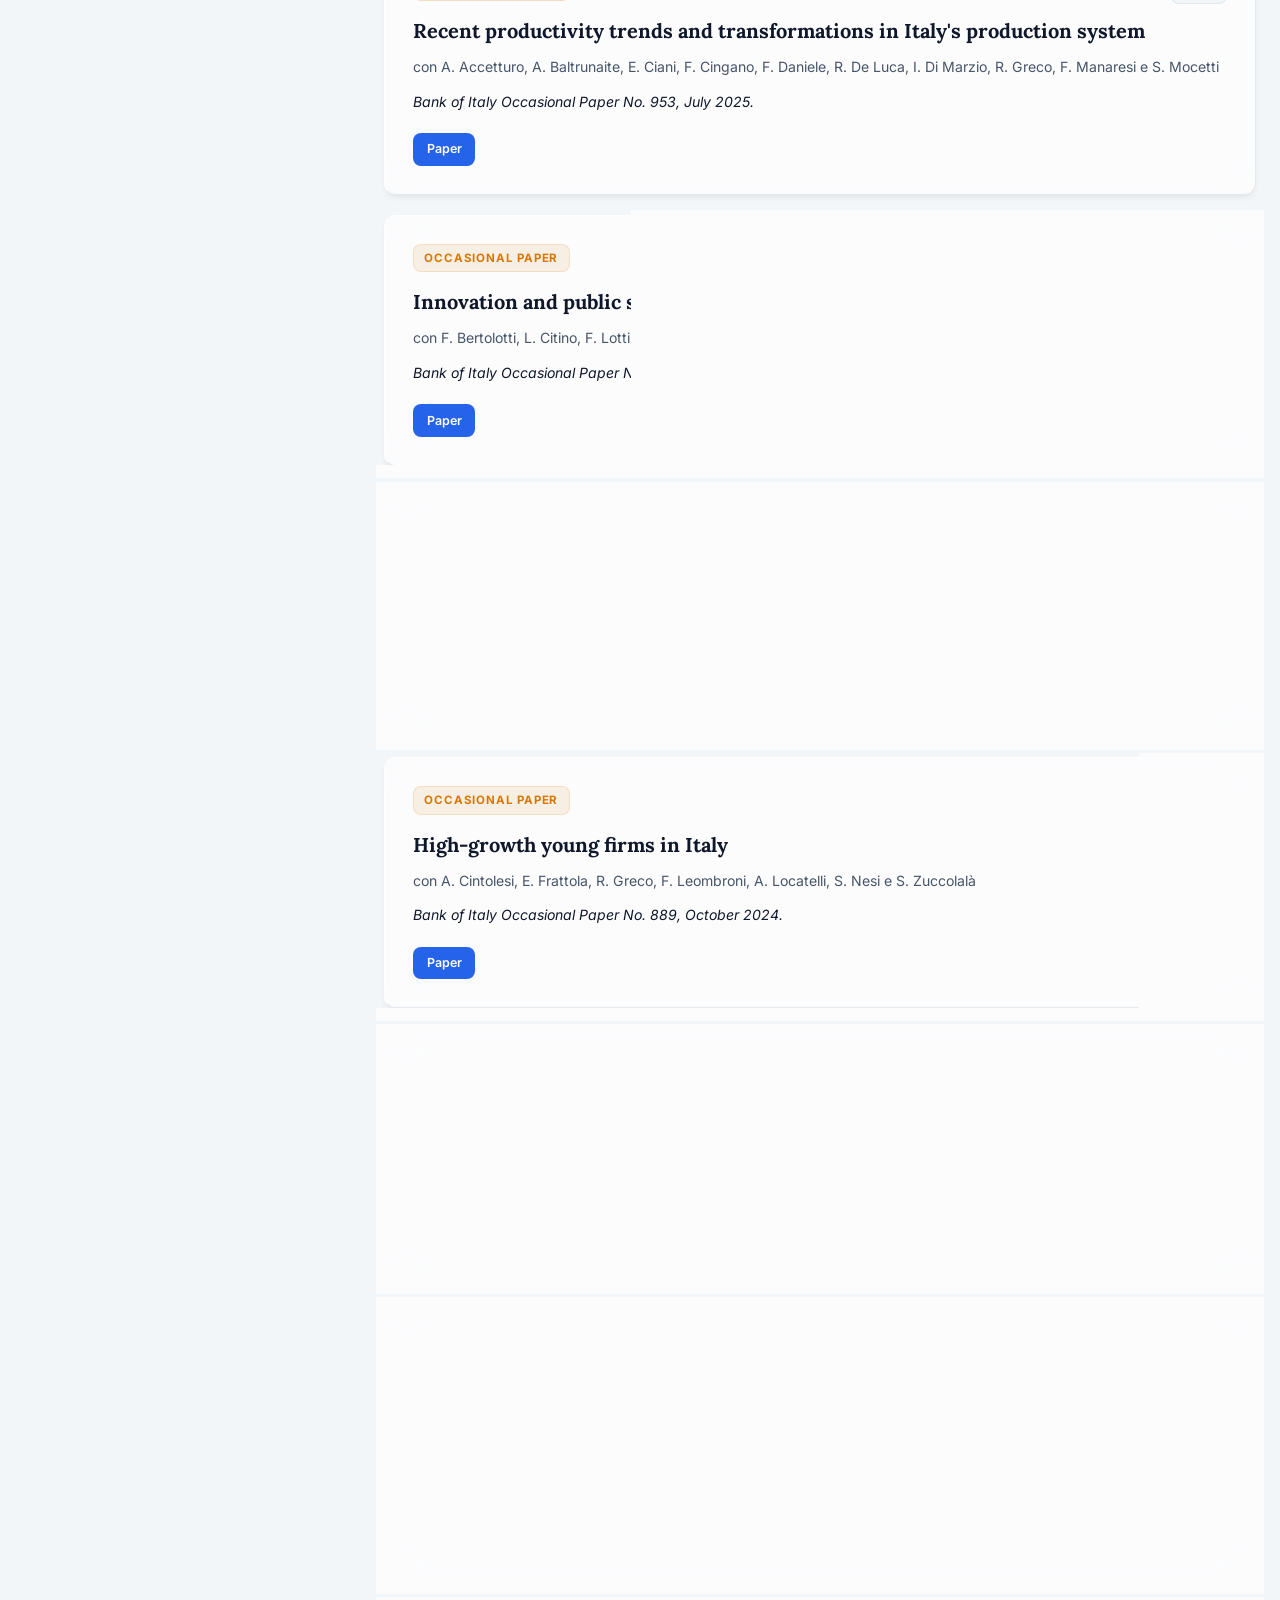
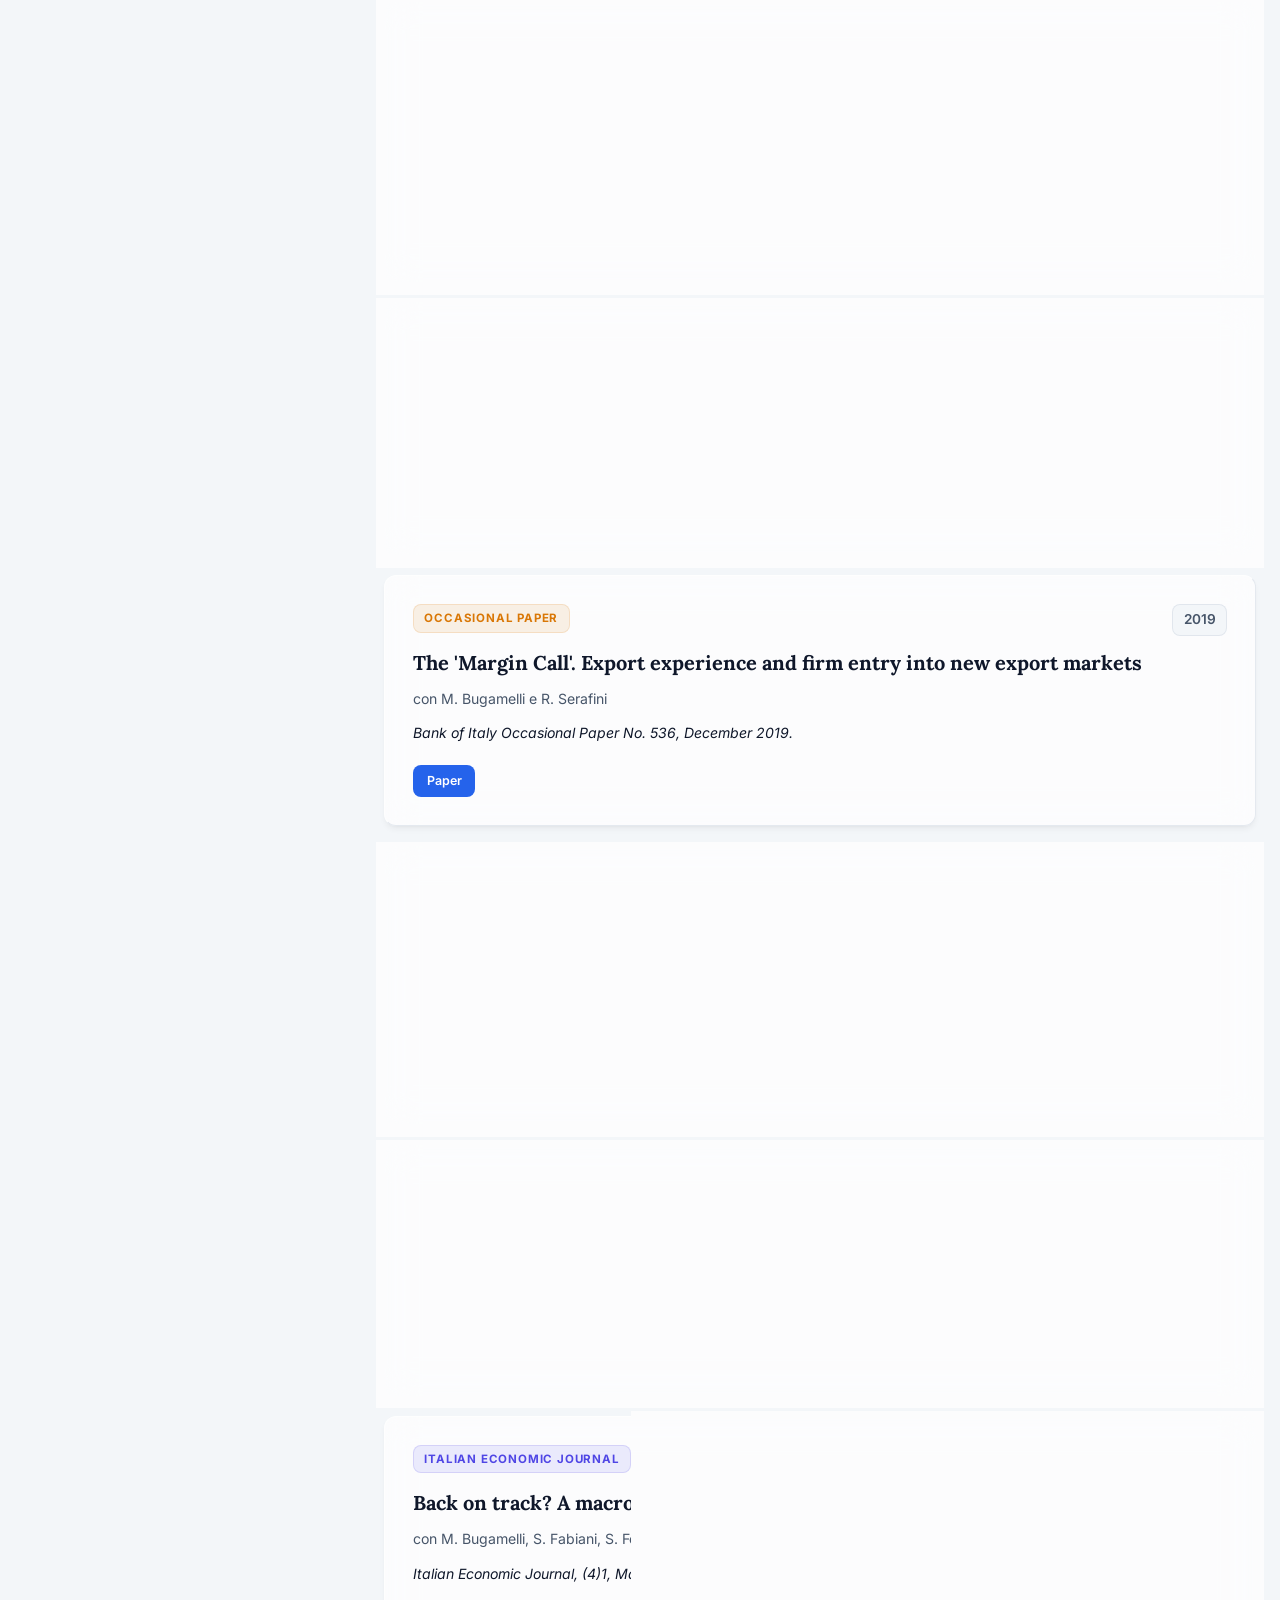
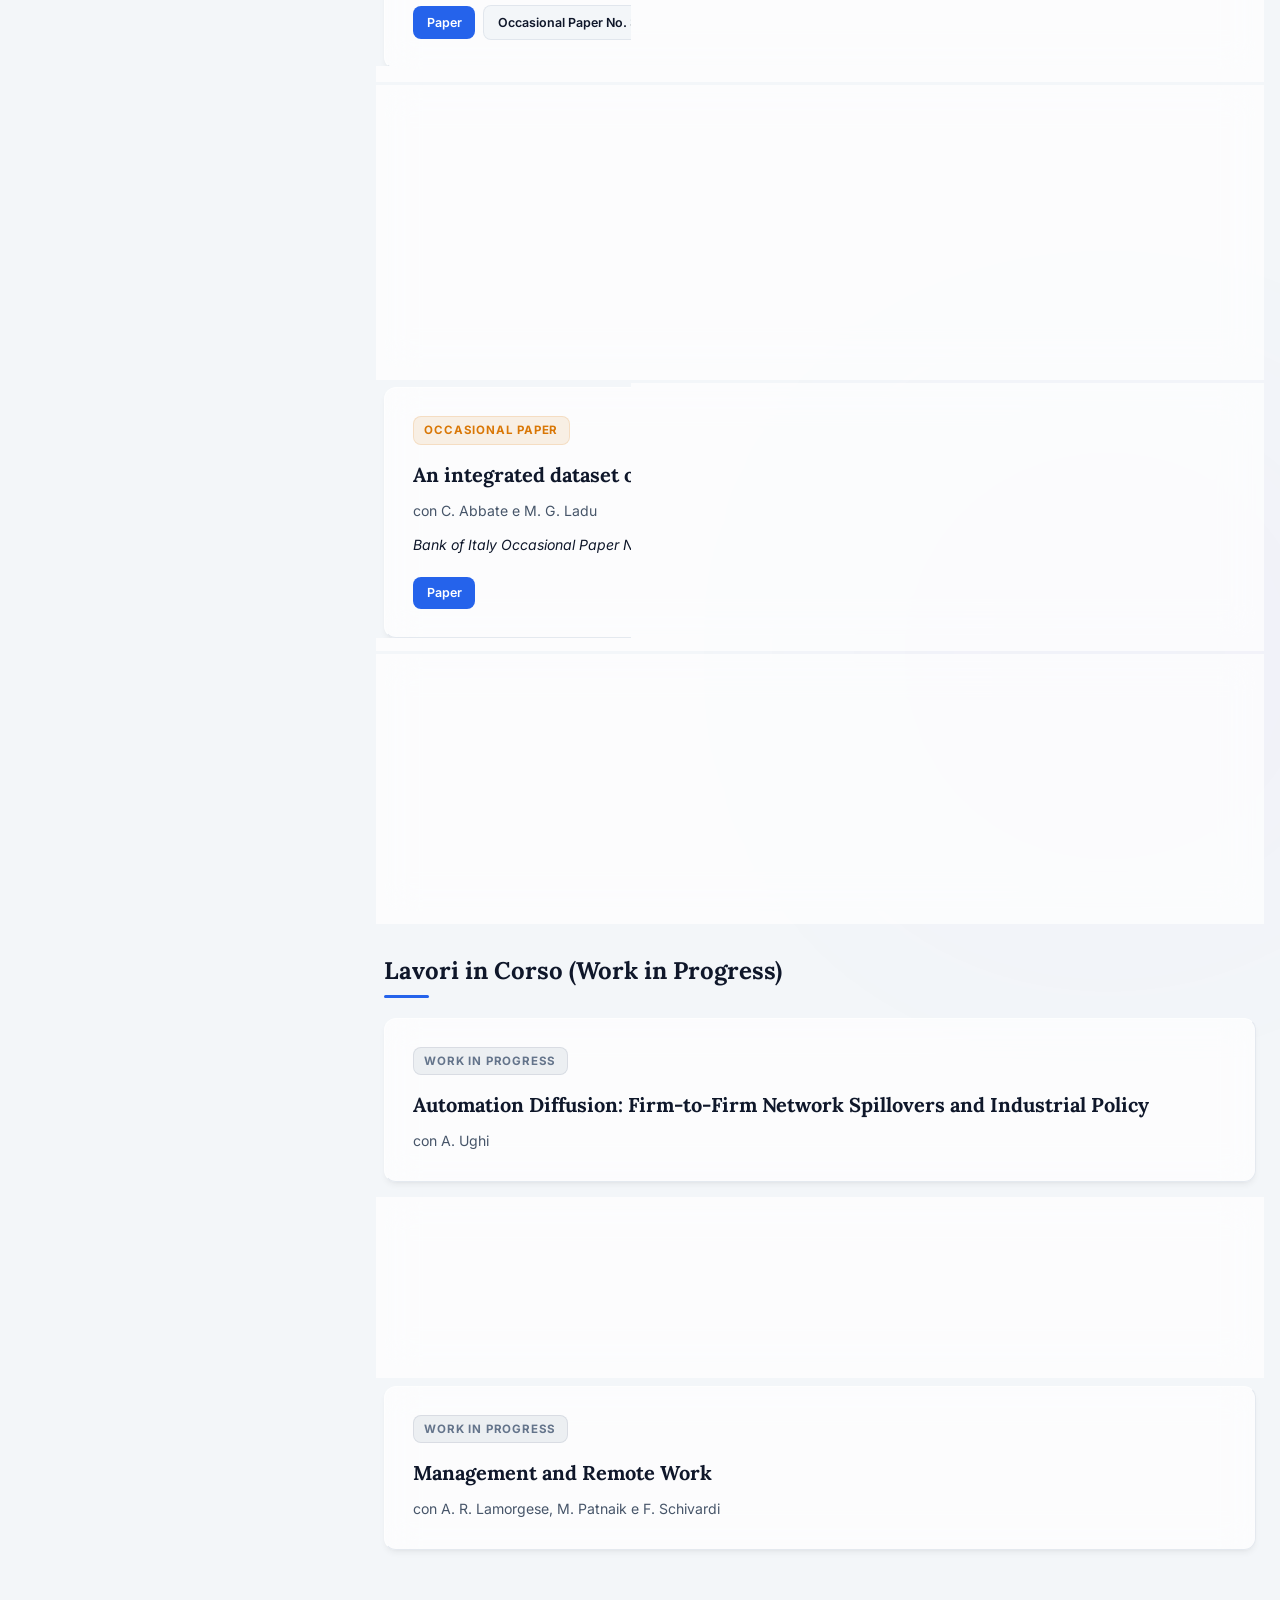
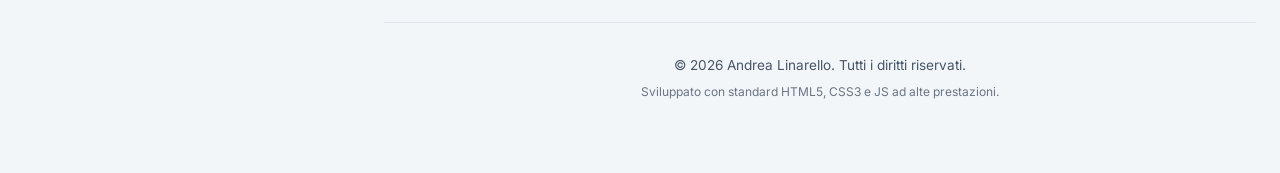
==== commit 8e7661e9: "Corregge anno di pubblicazione (2026) per Inputs in Distress" ====
--- a/index.html
+++ b/index.html
@@ -94,9 +94,9 @@
         <div class="papers-list" id="publications-list">
           
           <!-- Paper 1 -->
-          <article class="paper-card" data-category="publications" data-year="2024">
+          <article class="paper-card" data-category="publications" data-year="2026">
             <span class="journal-badge badge-eer">European Economic Review</span>
-            <span class="year-label">2024</span>
+            <span class="year-label">2026</span>
             <h3 class="paper-title">Inputs in Distress: Geoeconomic Fragmentation and Firms' Sourcing</h3>
             <p class="paper-authors">con L. Panon, L. Lebastard, M. Mancini, A. Borin, P. Caka, D. Essers, G. Cariola, E. Gentili, T. Padellini, F. Requena e J. Timini</p>
             <p class="paper-details">Forthcoming at <em>European Economic Review</em>.</p>
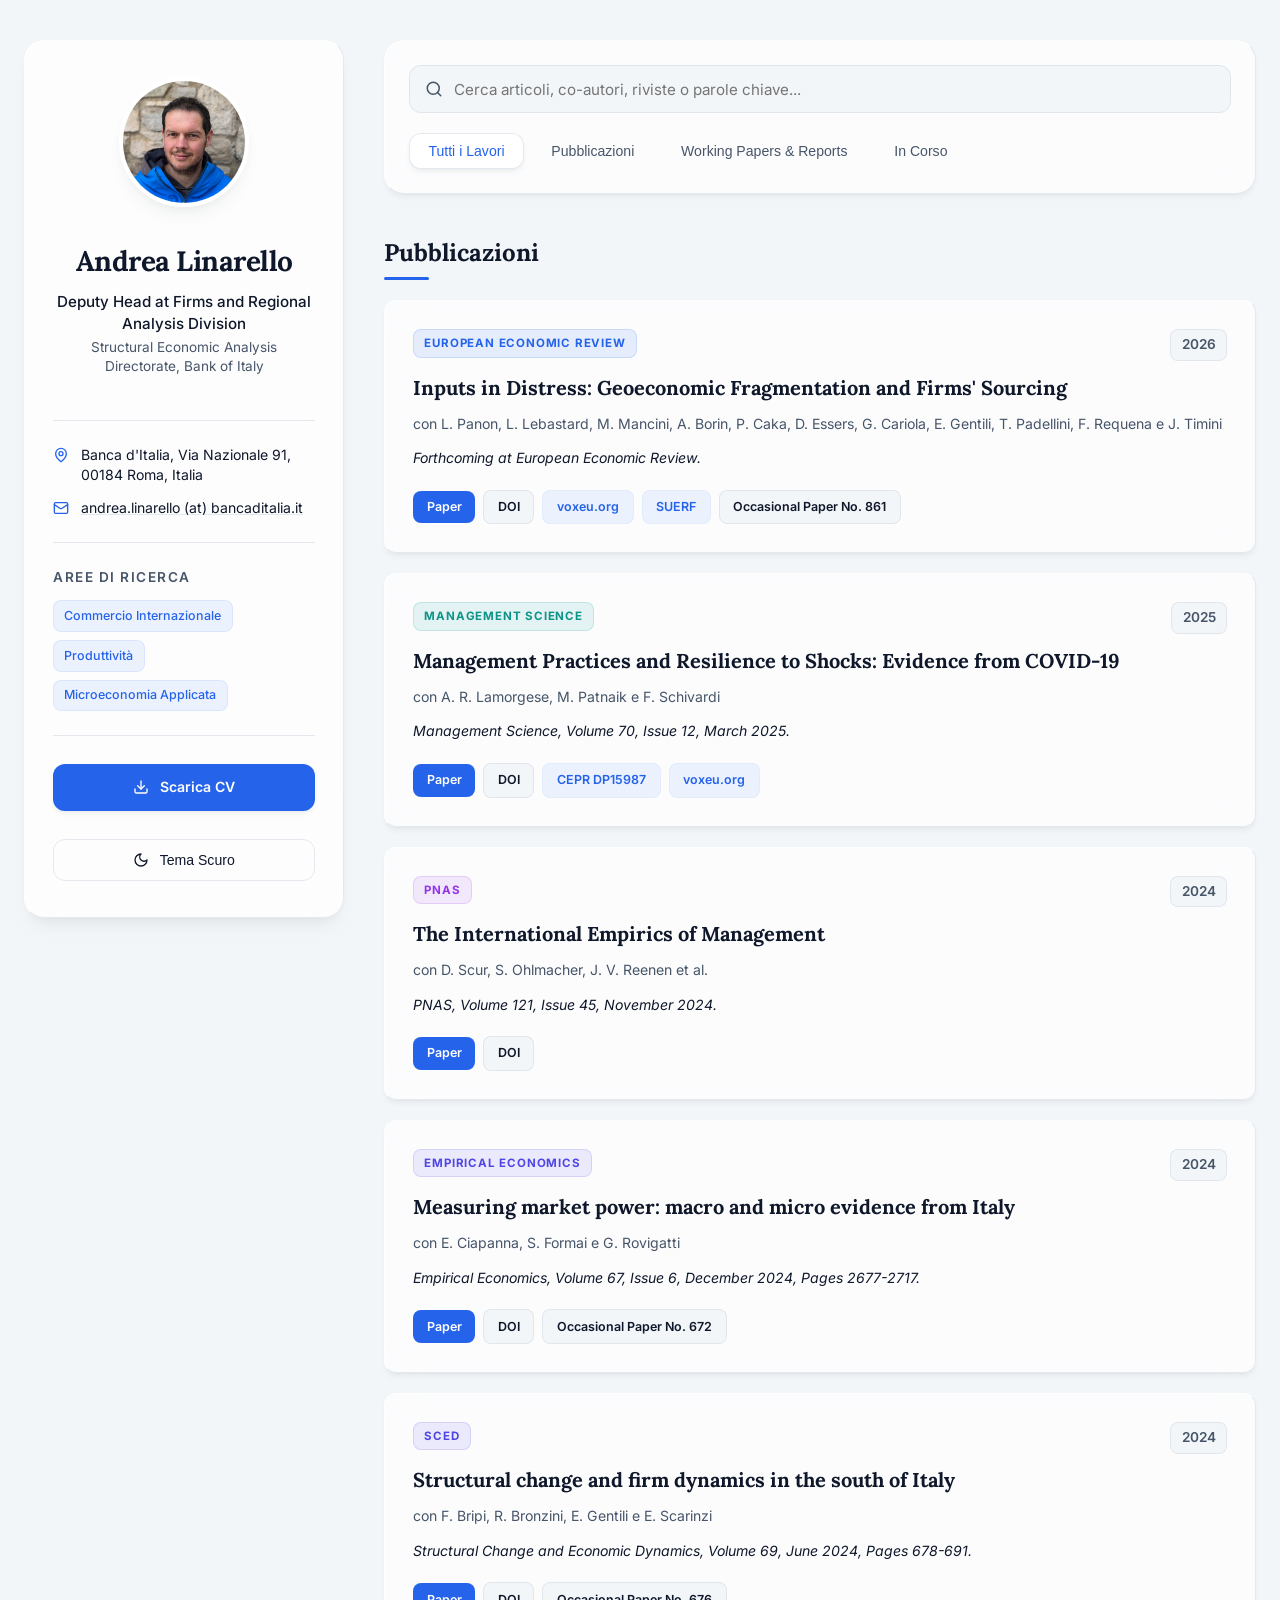
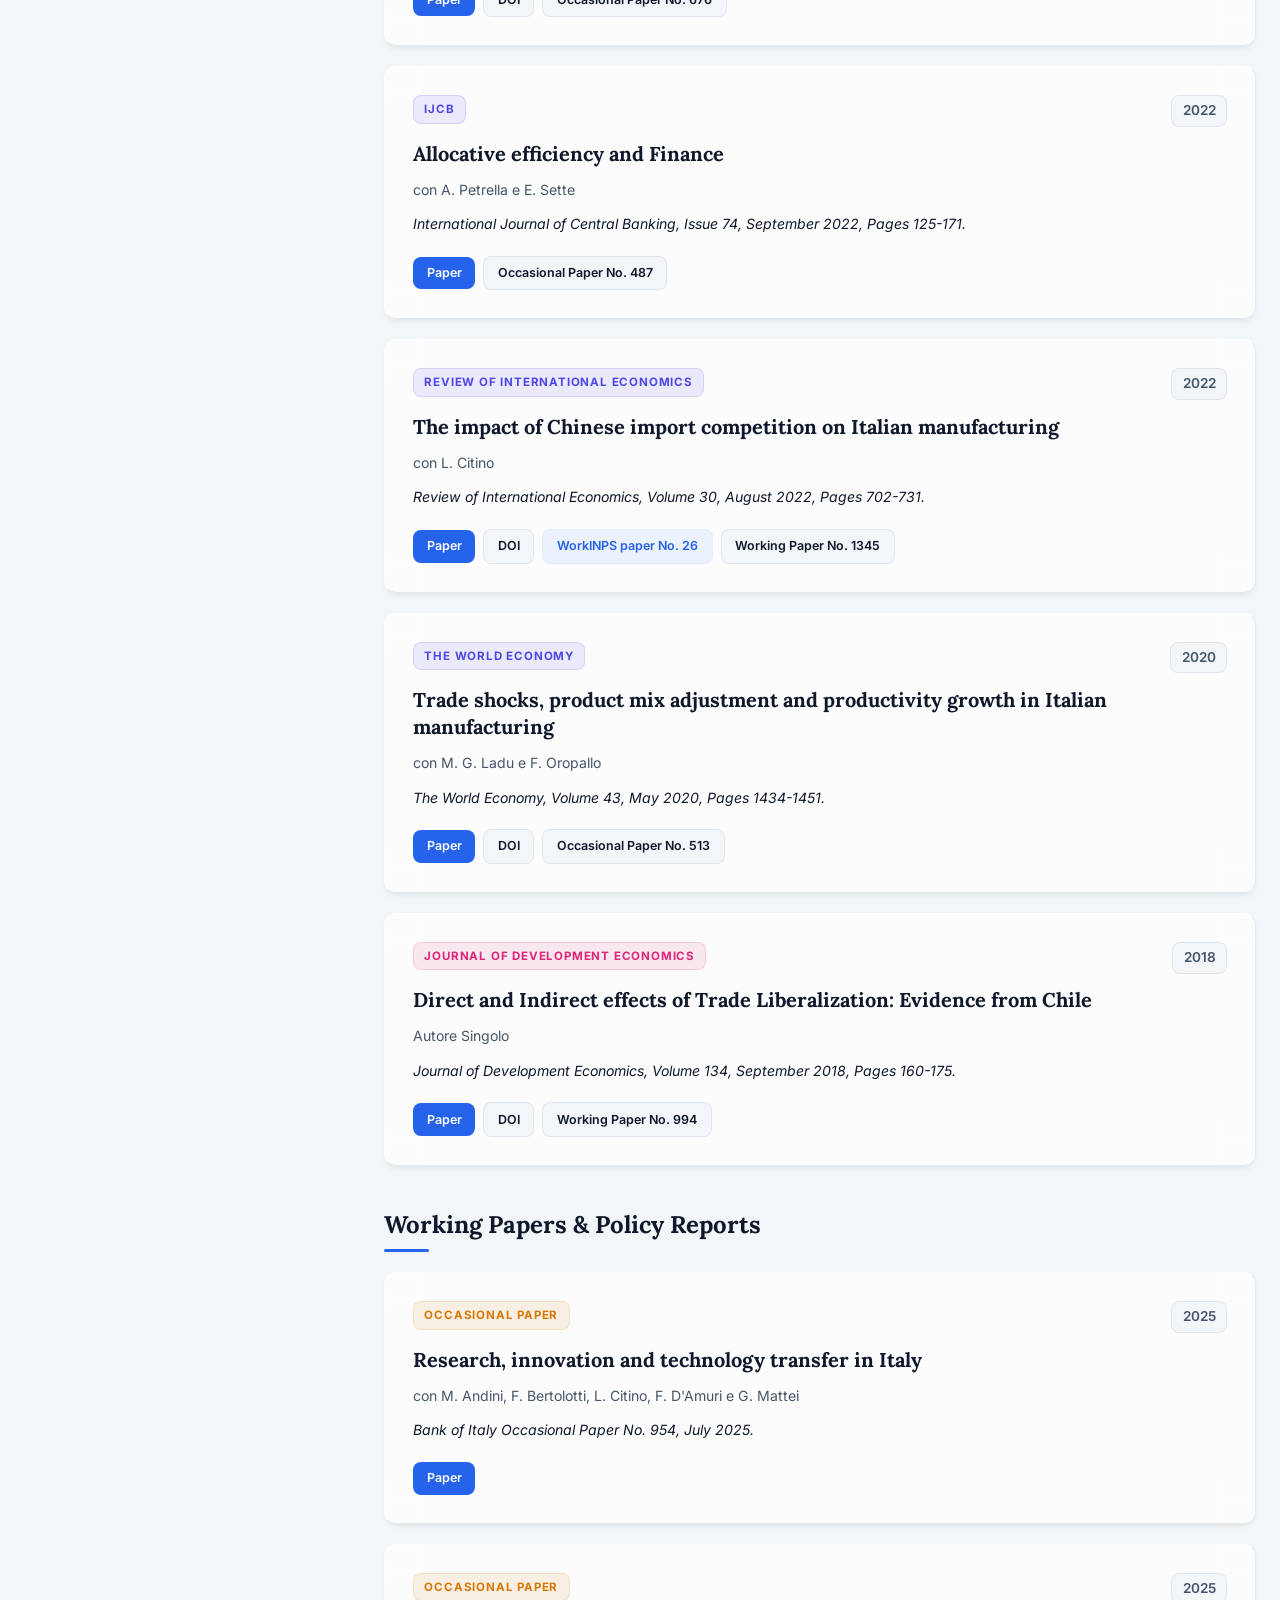
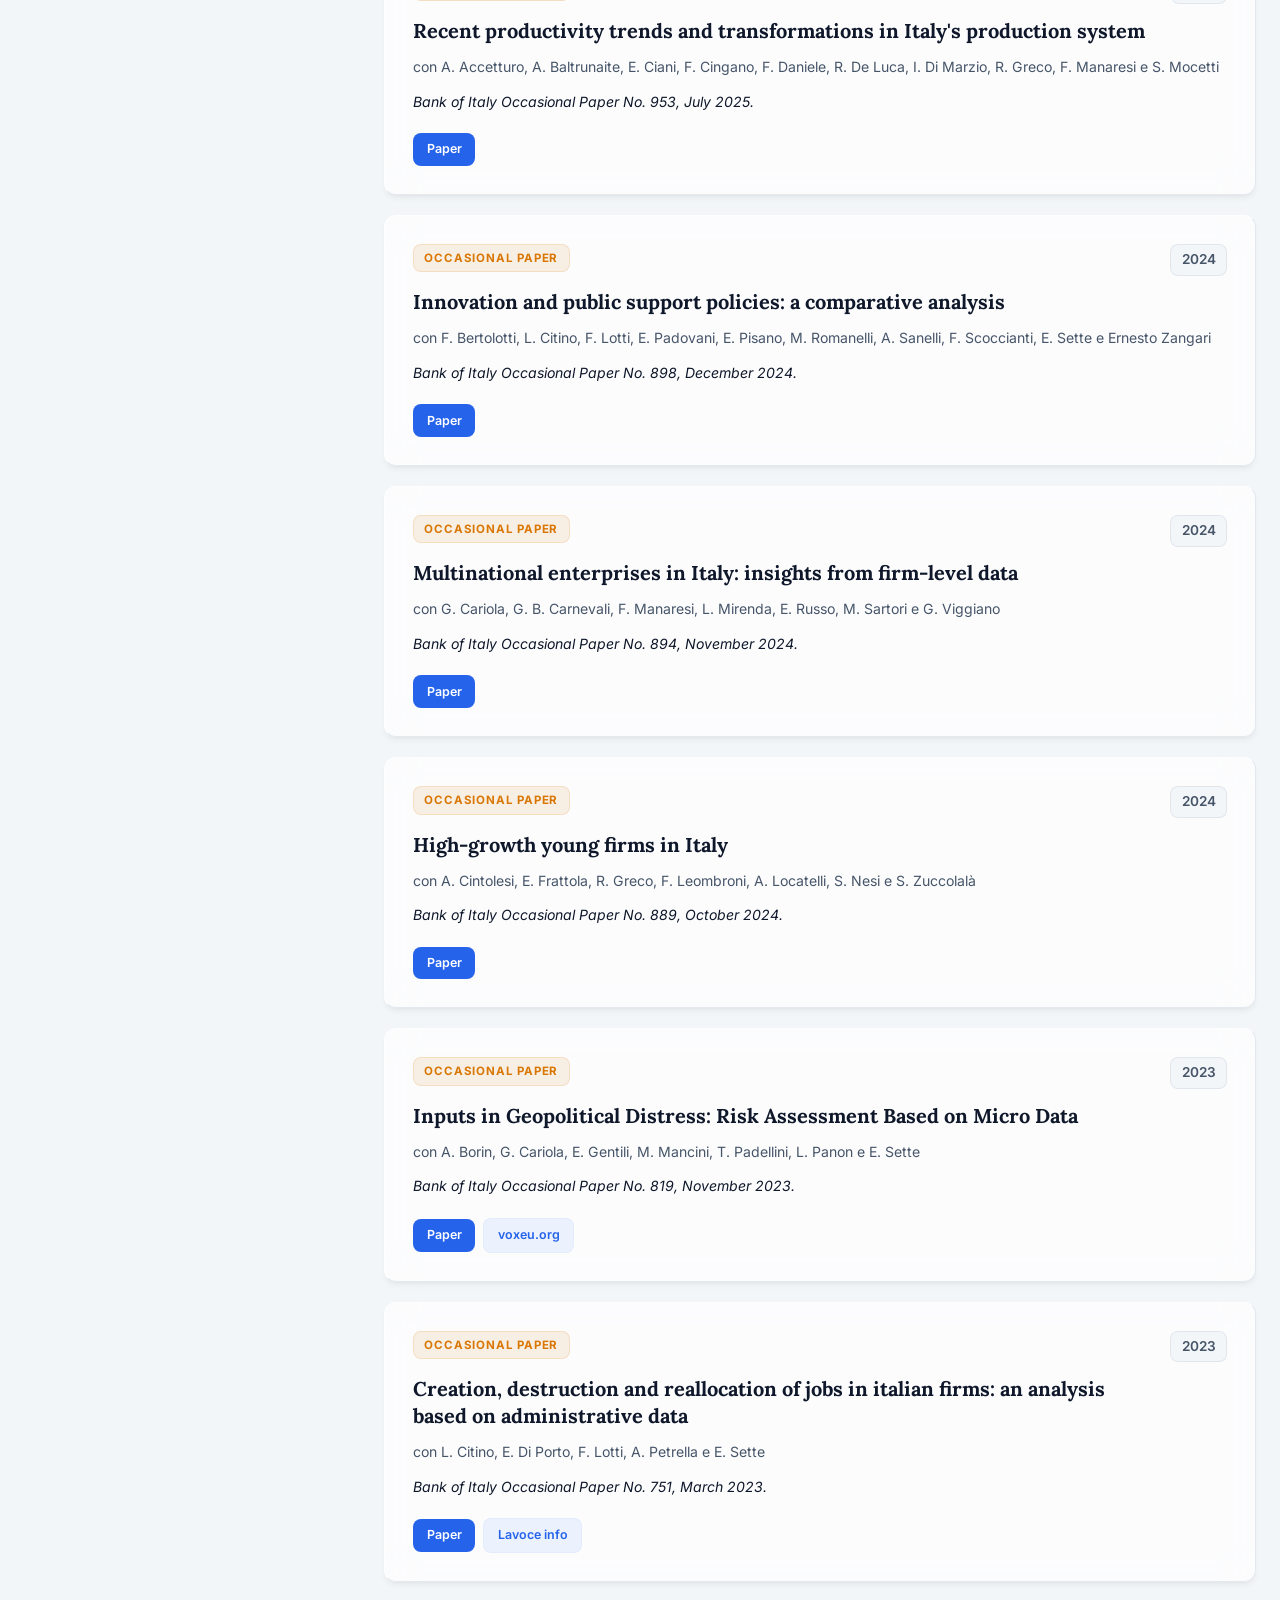
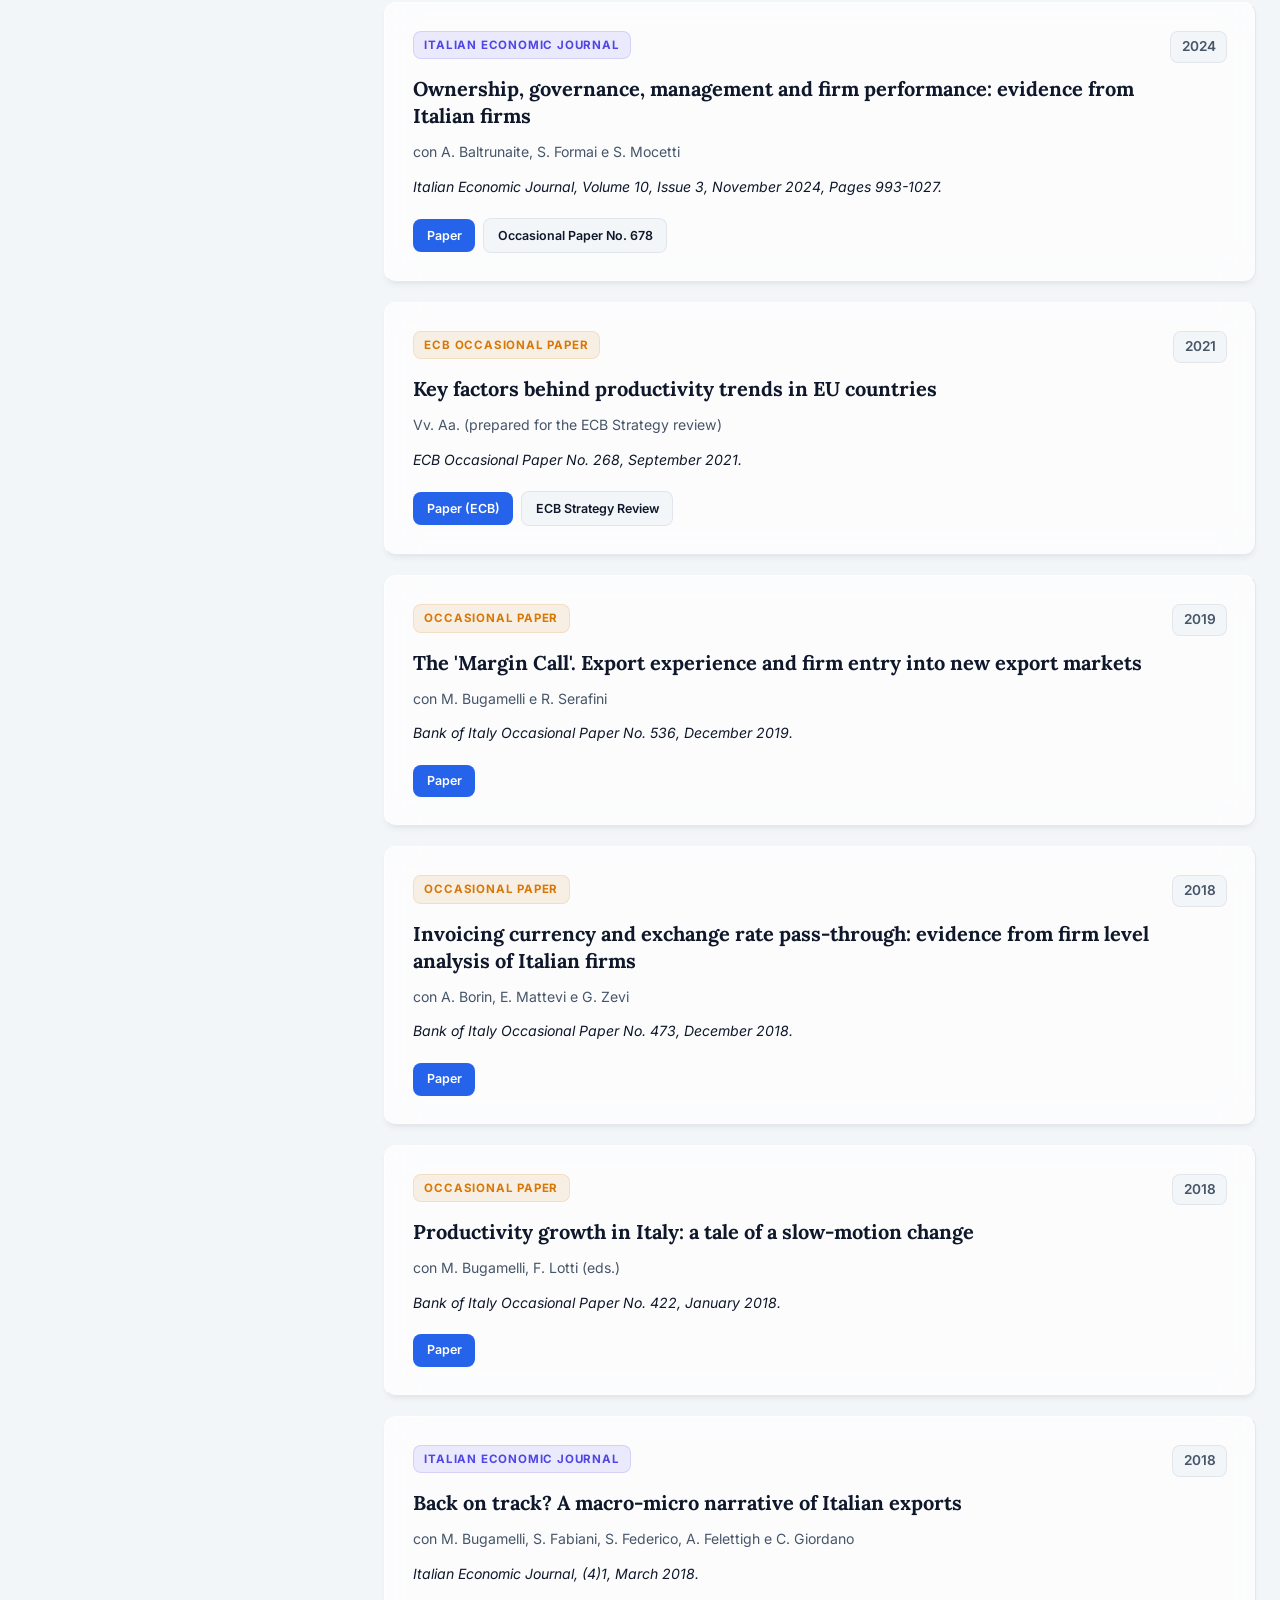
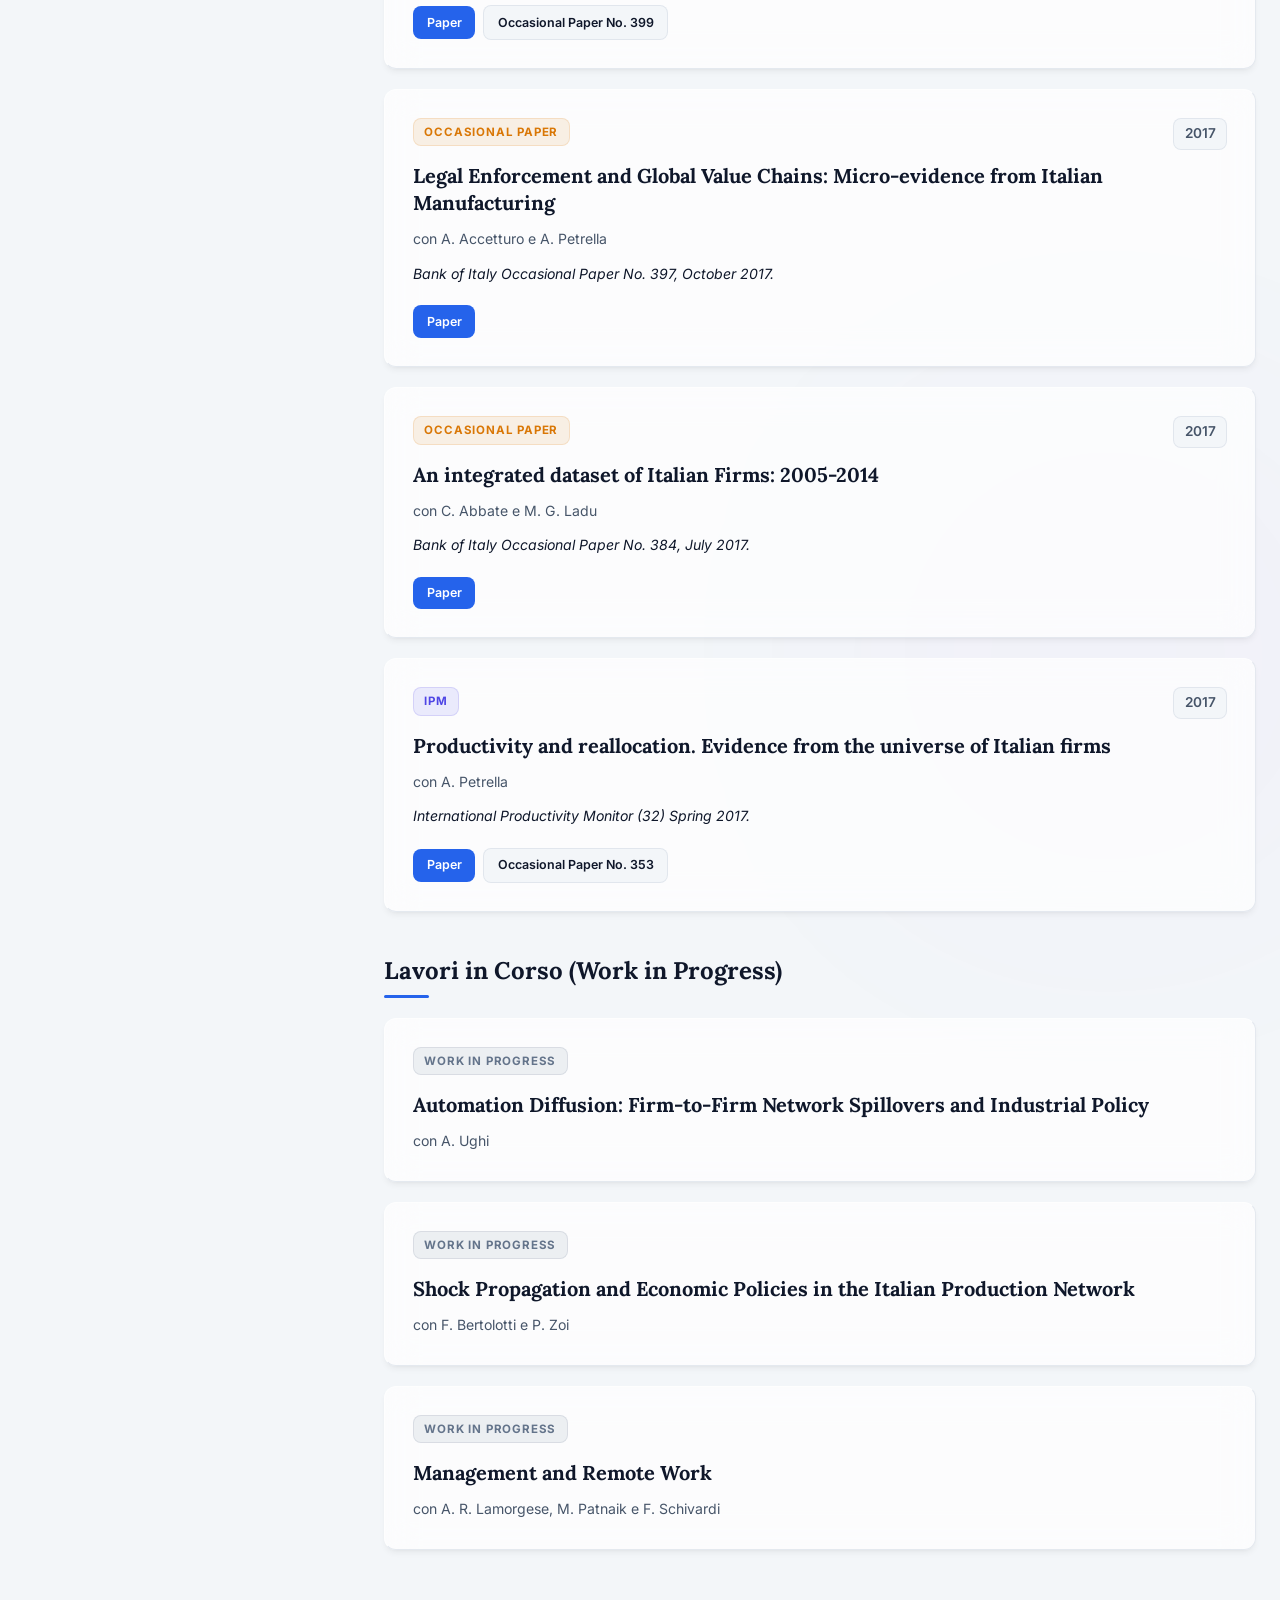
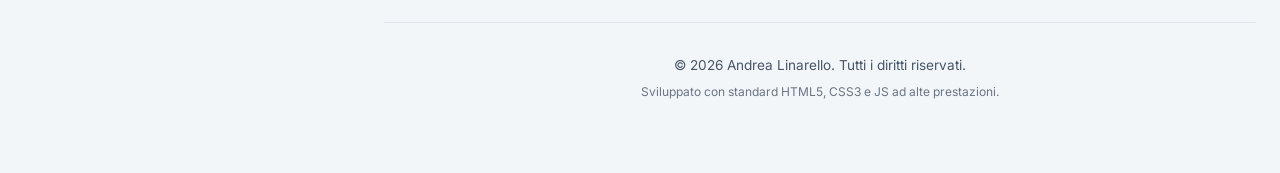
==== commit e50b4eec: "Aggiorna tutti i link QEF alla versione in inglese con parametri corretti" ====
--- a/index.html
+++ b/index.html
@@ -1,452 +1,406 @@
 <!DOCTYPE html>
+
 <html lang="it">
 <head>
-  <meta charset="UTF-8">
-  <meta name="viewport" content="width=device-width, initial-scale=1.0">
-  <title>Andrea Linarello - Homepage</title>
-  <meta name="description" content="Homepage di Andrea Linarello, Deputy Head at Firms and Regional Analysis Division, Banca d'Italia. Ricerca in commercio internazionale, produttività ed economia applicata.">
-  <!-- Google Fonts -->
-  <link rel="preconnect" href="https://fonts.googleapis.com">
-  <link rel="preconnect" href="https://fonts.gstatic.com" crossorigin>
-  <link href="https://fonts.googleapis.com/css2?family=Inter:wght@300;400;500;600;700&family=Lora:ital,wght@0,400;0,500;0,600;0,700;1,400&display=swap" rel="stylesheet">
-  <link rel="stylesheet" href="styles.css">
+<meta charset="utf-8"/>
+<meta content="width=device-width, initial-scale=1.0" name="viewport"/>
+<title>Andrea Linarello - Homepage</title>
+<meta content="Homepage di Andrea Linarello, Deputy Head at Firms and Regional Analysis Division, Banca d'Italia. Ricerca in commercio internazionale, produttività ed economia applicata." name="description"/>
+<!-- Google Fonts -->
+<link href="https://fonts.googleapis.com" rel="preconnect"/>
+<link crossorigin="" href="https://fonts.gstatic.com" rel="preconnect"/>
+<link href="https://fonts.googleapis.com/css2?family=Inter:wght@300;400;500;600;700&amp;family=Lora:ital,wght@0,400;0,500;0,600;0,700;1,400&amp;display=swap" rel="stylesheet"/>
+<link href="styles.css" rel="stylesheet"/>
 </head>
 <body>
-  <!-- Background Decorative Blurs -->
-  <div class="glow-bg glow-1"></div>
-  <div class="glow-bg glow-2"></div>
-
-  <div class="container">
-    <!-- LEFT SIDEBAR: PROFILE CARD -->
-    <aside class="sidebar">
-      <div class="profile-card">
-        <div class="avatar-container">
-          <img src="profile.jpg" alt="Andrea Linarello" class="profile-photo">
-        </div>
-        
-        <h1 class="profile-name">Andrea Linarello</h1>
-        <p class="profile-title">Deputy Head at Firms and Regional Analysis Division</p>
-        <p class="profile-subtitle">Structural Economic Analysis Directorate, Bank of Italy</p>
-        
-        <div class="divider"></div>
-        
-        <div class="contact-info">
-          <div class="contact-item">
-            <svg xmlns="http://www.w3.org/2000/svg" viewBox="0 0 24 24" fill="none" stroke="currentColor" stroke-width="2" stroke-linecap="round" stroke-linejoin="round" class="icon"><path d="M20 10c0 6-8 12-8 12s-8-6-8-12a8 8 0 0 1 16 0Z"/><circle cx="12" cy="10" r="3"/></svg>
-            <span>Banca d'Italia, Via Nazionale 91, 00184 Roma, Italia</span>
-          </div>
-          <div class="contact-item">
-            <svg xmlns="http://www.w3.org/2000/svg" viewBox="0 0 24 24" fill="none" stroke="currentColor" stroke-width="2" stroke-linecap="round" stroke-linejoin="round" class="icon"><rect width="20" height="16" x="2" y="4" rx="2"/><path d="m22 7-8.97 5.7a1.94 1.94 0 0 1-2.06 0L2 7"/></svg>
-            <a href="mailto:andrea.linarello@bancaditalia.it">andrea.linarello (at) bancaditalia.it</a>
-          </div>
-        </div>
-        
-        <div class="divider"></div>
-        
-        <div class="research-interests">
-          <h3>Aree di Ricerca</h3>
-          <div class="interests-tags">
-            <span class="tag">Commercio Internazionale</span>
-            <span class="tag">Produttività</span>
-            <span class="tag">Microeconomia Applicata</span>
-          </div>
-        </div>
-
-        <div class="divider"></div>
-
-        <div class="cv-download-container">
-          <a href="https://drive.google.com/file/d/1Ykn_GKFcPp1C2OzRaf-uNI-9c2f_7Fuq/view?usp=sharing" target="_blank" class="cv-btn">
-            <svg xmlns="http://www.w3.org/2000/svg" viewBox="0 0 24 24" fill="none" stroke="currentColor" stroke-width="2" stroke-linecap="round" stroke-linejoin="round" class="icon"><path d="M21 15v4a2 2 0 0 1-2 2H5a2 2 0 0 1-2-2v-4"/><polyline points="7 10 12 15 17 10"/><line x1="12" x2="12" y1="15" y2="3"/></svg>
+<!-- Background Decorative Blurs -->
+<div class="glow-bg glow-1"></div>
+<div class="glow-bg glow-2"></div>
+<div class="container">
+<!-- LEFT SIDEBAR: PROFILE CARD -->
+<aside class="sidebar">
+<div class="profile-card">
+<div class="avatar-container">
+<img alt="Andrea Linarello" class="profile-photo" src="profile.jpg"/>
+</div>
+<h1 class="profile-name">Andrea Linarello</h1>
+<p class="profile-title">Deputy Head at Firms and Regional Analysis Division</p>
+<p class="profile-subtitle">Structural Economic Analysis Directorate, Bank of Italy</p>
+<div class="divider"></div>
+<div class="contact-info">
+<div class="contact-item">
+<svg class="icon" fill="none" stroke="currentColor" stroke-linecap="round" stroke-linejoin="round" stroke-width="2" viewbox="0 0 24 24" xmlns="http://www.w3.org/2000/svg"><path d="M20 10c0 6-8 12-8 12s-8-6-8-12a8 8 0 0 1 16 0Z"></path><circle cx="12" cy="10" r="3"></circle></svg>
+<span>Banca d'Italia, Via Nazionale 91, 00184 Roma, Italia</span>
+</div>
+<div class="contact-item">
+<svg class="icon" fill="none" stroke="currentColor" stroke-linecap="round" stroke-linejoin="round" stroke-width="2" viewbox="0 0 24 24" xmlns="http://www.w3.org/2000/svg"><rect height="16" rx="2" width="20" x="2" y="4"></rect><path d="m22 7-8.97 5.7a1.94 1.94 0 0 1-2.06 0L2 7"></path></svg>
+<a href="mailto:andrea.linarello@bancaditalia.it">andrea.linarello (at) bancaditalia.it</a>
+</div>
+</div>
+<div class="divider"></div>
+<div class="research-interests">
+<h3>Aree di Ricerca</h3>
+<div class="interests-tags">
+<span class="tag">Commercio Internazionale</span>
+<span class="tag">Produttività</span>
+<span class="tag">Microeconomia Applicata</span>
+</div>
+</div>
+<div class="divider"></div>
+<div class="cv-download-container">
+<a class="cv-btn" href="https://drive.google.com/file/d/1Ykn_GKFcPp1C2OzRaf-uNI-9c2f_7Fuq/view?usp=sharing" target="_blank">
+<svg class="icon" fill="none" stroke="currentColor" stroke-linecap="round" stroke-linejoin="round" stroke-width="2" viewbox="0 0 24 24" xmlns="http://www.w3.org/2000/svg"><path d="M21 15v4a2 2 0 0 1-2 2H5a2 2 0 0 1-2-2v-4"></path><polyline points="7 10 12 15 17 10"></polyline><line x1="12" x2="12" y1="15" y2="3"></line></svg>
             Scarica CV
           </a>
-        </div>
-
-        <div class="theme-toggle-container">
-          <button id="theme-toggle" aria-label="Cambia tema (Chiaro/Scuro)">
-            <svg id="sun-icon" xmlns="http://www.w3.org/2000/svg" viewBox="0 0 24 24" fill="none" stroke="currentColor" stroke-width="2" stroke-linecap="round" stroke-linejoin="round" class="icon"><circle cx="12" cy="12" r="4"/><path d="M12 2v2"/><path d="M12 20v2"/><path d="m4.93 4.93 1.41 1.41"/><path d="m17.66 17.66 1.41 1.41"/><path d="M2 12h2"/><path d="M20 12h2"/><path d="m6.34 17.66-1.41 1.41"/><path d="m19.07 4.93-1.41 1.41"/></svg>
-            <svg id="moon-icon" xmlns="http://www.w3.org/2000/svg" viewBox="0 0 24 24" fill="none" stroke="currentColor" stroke-width="2" stroke-linecap="round" stroke-linejoin="round" class="icon hidden"><path d="M12 3a6 6 0 0 0 9 9 9 9 0 1 1-9-9Z"/></svg>
-            <span id="theme-toggle-text">Tema Scuro</span>
-          </button>
-        </div>
-      </div>
-    </aside>
-
-    <!-- RIGHT CONTENT AREA -->
-    <main class="content-area">
-      <!-- HEADER SEARCH & FILTER -->
-      <header class="content-header">
-        <div class="search-box">
-          <svg xmlns="http://www.w3.org/2000/svg" viewBox="0 0 24 24" fill="none" stroke="currentColor" stroke-width="2" stroke-linecap="round" stroke-linejoin="round" class="search-icon"><circle cx="11" cy="11" r="8"/><path d="m21 21-4.3-4.3"/></svg>
-          <input type="text" id="search-input" placeholder="Cerca articoli, co-autori, riviste o parole chiave...">
-        </div>
-        
-        <div class="filter-bar">
-          <button class="filter-btn active" data-filter="all">Tutti i Lavori</button>
-          <button class="filter-btn" data-filter="publications">Pubblicazioni</button>
-          <button class="filter-btn" data-filter="working-papers">Working Papers & Reports</button>
-          <button class="filter-btn" data-filter="work-in-progress">In Corso</button>
-        </div>
-      </header>
-
-      <!-- SECTION: PUBLICATIONS -->
-      <section class="papers-section">
-        <h2 class="section-title">Pubblicazioni</h2>
-        <div class="papers-list" id="publications-list">
-          
-          <!-- Paper 1 -->
-          <article class="paper-card" data-category="publications" data-year="2026">
-            <span class="journal-badge badge-eer">European Economic Review</span>
-            <span class="year-label">2026</span>
-            <h3 class="paper-title">Inputs in Distress: Geoeconomic Fragmentation and Firms' Sourcing</h3>
-            <p class="paper-authors">con L. Panon, L. Lebastard, M. Mancini, A. Borin, P. Caka, D. Essers, G. Cariola, E. Gentili, T. Padellini, F. Requena e J. Timini</p>
-            <p class="paper-details">Forthcoming at <em>European Economic Review</em>.</p>
-            <div class="paper-links">
-              <a href="https://www.sciencedirect.com/science/article/pii/S0014292126000991" target="_blank" class="link-btn primary">Paper</a>
-              <a href="https://doi.org/10.1016/j.euroecorev.2026.105355" target="_blank" class="link-btn secondary">DOI</a>
-              <a href="https://cepr.org/voxeu/columns/critical-input-disruptions-mapping-out-road-eu-resilience" target="_blank" class="link-btn info">voxeu.org</a>
-              <a href="https://www.suerf.org/publications/suerf-policy-notes-and-briefs/inputs-in-distress-geoeconomic-fragmentation-and-firms-sourcing/" target="_blank" class="link-btn info">SUERF</a>
-              <a href="https://www.bancaditalia.it/pubblicazioni/qef/2024-0861/index.html" target="_blank" class="link-btn secondary">Occasional Paper No. 861</a>
-            </div>
-          </article>
-
-          <!-- Paper 2 -->
-          <article class="paper-card" data-category="publications" data-year="2025">
-            <span class="journal-badge badge-ms">Management Science</span>
-            <span class="year-label">2025</span>
-            <h3 class="paper-title">Management Practices and Resilience to Shocks: Evidence from COVID-19</h3>
-            <p class="paper-authors">con A. R. Lamorgese, M. Patnaik e F. Schivardi</p>
-            <p class="paper-details"><em>Management Science</em>, Volume 70, Issue 12, March 2025.</p>
-            <div class="paper-links">
-              <a href="https://pubsonline.informs.org/doi/full/10.1287/mnsc.2021.01341?af=R" target="_blank" class="link-btn primary">Paper</a>
-              <a href="https://doi.org/10.1287/mnsc.2021.01341" target="_blank" class="link-btn secondary">DOI</a>
-              <a href="https://cepr.org/active/publications/discussion_papers/dp.php?dpno=15987" target="_blank" class="link-btn info">CEPR DP15987</a>
-              <a href="https://voxeu.org/article/how-management-practices-boosted-firm-performance-during-covid-19" target="_blank" class="link-btn info">voxeu.org</a>
-            </div>
-          </article>
-
-          <!-- Paper 3 -->
-          <article class="paper-card" data-category="publications" data-year="2024">
-            <span class="journal-badge badge-pnas">PNAS</span>
-            <span class="year-label">2024</span>
-            <h3 class="paper-title">The International Empirics of Management</h3>
-            <p class="paper-authors">con D. Scur, S. Ohlmacher, J. V. Reenen et al.</p>
-            <p class="paper-details"><em>PNAS</em>, Volume 121, Issue 45, November 2024.</p>
-            <div class="paper-links">
-              <a href="https://www.pnas.org/doi/10.1073/pnas.2412205121" target="_blank" class="link-btn primary">Paper</a>
-              <a href="https://doi.org/10.1073/pnas.2412205121" target="_blank" class="link-btn secondary">DOI</a>
-            </div>
-          </article>
-
-          <!-- Paper 4 -->
-          <article class="paper-card" data-category="publications" data-year="2024">
-            <span class="journal-badge badge-default">Empirical Economics</span>
-            <span class="year-label">2024</span>
-            <h3 class="paper-title">Measuring market power: macro and micro evidence from Italy</h3>
-            <p class="paper-authors">con E. Ciapanna, S. Formai e G. Rovigatti</p>
-            <p class="paper-details"><em>Empirical Economics</em>, Volume 67, Issue 6, December 2024, Pages 2677-2717.</p>
-            <div class="paper-links">
-              <a href="https://link.springer.com/article/10.1007/s00181-024-02624-w" target="_blank" class="link-btn primary">Paper</a>
-              <a href="https://doi.org/10.1007/s00181-024-02624-w" target="_blank" class="link-btn secondary">DOI</a>
-              <a href="https://www.bancaditalia.it/pubblicazioni/qef/2022-0672/index.html" target="_blank" class="link-btn secondary">Occasional Paper No. 672</a>
-            </div>
-          </article>
-
-          <!-- Paper 5 -->
-          <article class="paper-card" data-category="publications" data-year="2024">
-            <span class="journal-badge badge-default">SCED</span>
-            <span class="year-label">2024</span>
-            <h3 class="paper-title">Structural change and firm dynamics in the south of Italy</h3>
-            <p class="paper-authors">con F. Bripi, R. Bronzini, E. Gentili e E. Scarinzi</p>
-            <p class="paper-details"><em>Structural Change and Economic Dynamics</em>, Volume 69, June 2024, Pages 678-691.</p>
-            <div class="paper-links">
-              <a href="https://www.sciencedirect.com/science/article/pii/S0954349X23000085" target="_blank" class="link-btn primary">Paper</a>
-              <a href="https://doi.org/10.1016/j.strueco.2023.02.003" target="_blank" class="link-btn secondary">DOI</a>
-              <a href="https://www.bancaditalia.it/pubblicazioni/qef/2022-0676/index.html" target="_blank" class="link-btn secondary">Occasional Paper No. 676</a>
-            </div>
-          </article>
-
-          <!-- Paper 6 -->
-          <article class="paper-card" data-category="publications" data-year="2022">
-            <span class="journal-badge badge-default">IJCB</span>
-            <span class="year-label">2022</span>
-            <h3 class="paper-title">Allocative efficiency and Finance</h3>
-            <p class="paper-authors">con A. Petrella e E. Sette</p>
-            <p class="paper-details"><em>International Journal of Central Banking</em>, Issue 74, September 2022, Pages 125-171.</p>
-            <div class="paper-links">
-              <a href="https://www.ijcb.org/journal/ijcb22q3a4.htm" target="_blank" class="link-btn primary">Paper</a>
-              <a href="http://www.bancaditalia.it/pubblicazioni/qef/2019-0487/QEF_487_19.pdf" target="_blank" class="link-btn secondary">Occasional Paper No. 487</a>
-            </div>
-          </article>
-
-          <!-- Paper 7 -->
-          <article class="paper-card" data-category="publications" data-year="2022">
-            <span class="journal-badge badge-default">Review of International Economics</span>
-            <span class="year-label">2022</span>
-            <h3 class="paper-title">The impact of Chinese import competition on Italian manufacturing</h3>
-            <p class="paper-authors">con L. Citino</p>
-            <p class="paper-details"><em>Review of International Economics</em>, Volume 30, August 2022, Pages 702-731.</p>
-            <div class="paper-links">
-              <a href="https://onlinelibrary.wiley.com/doi/full/10.1111/roie.12587" target="_blank" class="link-btn primary">Paper</a>
-              <a href="https://doi.org/10.1111/roie.12587" target="_blank" class="link-btn secondary">DOI</a>
-              <a href="https://www.inps.it/docallegatiNP/Mig/InpsComunica/WorkInps_Papers/26_WorkINPS_Linarello_Citino_dicembre_2019.pdf" target="_blank" class="link-btn info">WorkINPS paper No. 26</a>
-              <a href="https://www.bancaditalia.it/pubblicazioni/temi-discussione/2021/2021-1345/" target="_blank" class="link-btn secondary">Working Paper No. 1345</a>
-            </div>
-          </article>
-
-          <!-- Paper 8 -->
-          <article class="paper-card" data-category="publications" data-year="2020">
-            <span class="journal-badge badge-default">The World Economy</span>
-            <span class="year-label">2020</span>
-            <h3 class="paper-title">Trade shocks, product mix adjustment and productivity growth in Italian manufacturing</h3>
-            <p class="paper-authors">con M. G. Ladu e F. Oropallo</p>
-            <p class="paper-details"><em>The World Economy</em>, Volume 43, May 2020, Pages 1434-1451.</p>
-            <div class="paper-links">
-              <a href="https://onlinelibrary.wiley.com/doi/10.1111/twec.12927" target="_blank" class="link-btn primary">Paper</a>
-              <a href="https://doi.org/10.1111/twec.12927" target="_blank" class="link-btn secondary">DOI</a>
-              <a href="https://www.bancaditalia.it/pubblicazioni/qef/2019-0513/" target="_blank" class="link-btn secondary">Occasional Paper No. 513</a>
-            </div>
-          </article>
-
-          <!-- Paper 9 -->
-          <article class="paper-card" data-category="publications" data-year="2018">
-            <span class="journal-badge badge-jde">Journal of Development Economics</span>
-            <span class="year-label">2018</span>
-            <h3 class="paper-title">Direct and Indirect effects of Trade Liberalization: Evidence from Chile</h3>
-            <p class="paper-authors">Autore Singolo</p>
-            <p class="paper-details"><em>Journal of Development Economics</em>, Volume 134, September 2018, Pages 160-175.</p>
-            <div class="paper-links">
-              <a href="https://www.sciencedirect.com/science/article/pii/S0304387818304474" target="_blank" class="link-btn primary">Paper</a>
-              <a href="https://doi.org/10.1016/j.jdeveco.2018.05.012" target="_blank" class="link-btn secondary">DOI</a>
-              <a href="https://www.bancaditalia.it/pubblicazioni/temi-discussione/2014/2014-0994/" target="_blank" class="link-btn secondary">Working Paper No. 994</a>
-            </div>
-          </article>
-
-        </div>
-      </section>
-
-      <!-- SECTION: WORKING PAPERS & REPORTS -->
-      <section class="papers-section">
-        <h2 class="section-title">Working Papers & Policy Reports</h2>
-        <div class="papers-list" id="working-papers-list">
-          
-          <article class="paper-card" data-category="working-papers" data-year="2025">
-            <span class="journal-badge badge-wp">Occasional Paper</span>
-            <span class="year-label">2025</span>
-            <h3 class="paper-title">Research, innovation and technology transfer in Italy</h3>
-            <p class="paper-authors">con M. Andini, F. Bertolotti, L. Citino, F. D'Amuri e G. Mattei</p>
-            <p class="paper-details">Bank of Italy Occasional Paper No. 954, July 2025.</p>
-            <div class="paper-links">
-              <a href="https://www.bancaditalia.it/pubblicazioni/qef/2025-0954/index.html?com.dotmarketing.htmlpage.language=1" target="_blank" class="link-btn primary">Paper</a>
-            </div>
-          </article>
-
-          <article class="paper-card" data-category="working-papers" data-year="2025">
-            <span class="journal-badge badge-wp">Occasional Paper</span>
-            <span class="year-label">2025</span>
-            <h3 class="paper-title">Recent productivity trends and transformations in Italy's production system</h3>
-            <p class="paper-authors">con A. Accetturo, A. Baltrunaite, E. Ciani, F. Cingano, F. Daniele, R. De Luca, I. Di Marzio, R. Greco, F. Manaresi e S. Mocetti</p>
-            <p class="paper-details">Bank of Italy Occasional Paper No. 953, July 2025.</p>
-            <div class="paper-links">
-              <a href="https://www.bancaditalia.it/pubblicazioni/qef/2025-0953/index.html?com.dotmarketing.htmlpage.language=1" target="_blank" class="link-btn primary">Paper</a>
-            </div>
-          </article>
-
-          <article class="paper-card" data-category="working-papers" data-year="2024">
-            <span class="journal-badge badge-wp">Occasional Paper</span>
-            <span class="year-label">2024</span>
-            <h3 class="paper-title">Innovation and public support policies: a comparative analysis</h3>
-            <p class="paper-authors">con F. Bertolotti, L. Citino, F. Lotti, E. Padovani, E. Pisano, M. Romanelli, A. Sanelli, F. Scoccianti, E. Sette e Ernesto Zangari</p>
-            <p class="paper-details">Bank of Italy Occasional Paper No. 898, December 2024.</p>
-            <div class="paper-links">
-              <a href="https://www.bancaditalia.it/pubblicazioni/qef/2024-0898" target="_blank" class="link-btn primary">Paper</a>
-            </div>
-          </article>
-
-          <article class="paper-card" data-category="working-papers" data-year="2024">
-            <span class="journal-badge badge-wp">Occasional Paper</span>
-            <span class="year-label">2024</span>
-            <h3 class="paper-title">Multinational enterprises in Italy: insights from firm-level data</h3>
-            <p class="paper-authors">con G. Cariola, G. B. Carnevali, F. Manaresi, L. Mirenda, E. Russo, M. Sartori e G. Viggiano</p>
-            <p class="paper-details">Bank of Italy Occasional Paper No. 894, November 2024.</p>
-            <div class="paper-links">
-              <a href="https://www.bancaditalia.it/pubblicazioni/qef/2024-0894/" target="_blank" class="link-btn primary">Paper</a>
-            </div>
-          </article>
-
-          <article class="paper-card" data-category="working-papers" data-year="2024">
-            <span class="journal-badge badge-wp">Occasional Paper</span>
-            <span class="year-label">2024</span>
-            <h3 class="paper-title">High-growth young firms in Italy</h3>
-            <p class="paper-authors">con A. Cintolesi, E. Frattola, R. Greco, F. Leombroni, A. Locatelli, S. Nesi e S. Zuccolalà</p>
-            <p class="paper-details">Bank of Italy Occasional Paper No. 889, October 2024.</p>
-            <div class="paper-links">
-              <a href="https://www.bancaditalia.it/pubblicazioni/qef/2024-0889" target="_blank" class="link-btn primary">Paper</a>
-            </div>
-          </article>
-
-          <article class="paper-card" data-category="working-papers" data-year="2023">
-            <span class="journal-badge badge-wp">Occasional Paper</span>
-            <span class="year-label">2023</span>
-            <h3 class="paper-title">Inputs in Geopolitical Distress: Risk Assessment Based on Micro Data</h3>
-            <p class="paper-authors">con A. Borin, G. Cariola, E. Gentili, M. Mancini, T. Padellini, L. Panon e E. Sette</p>
-            <p class="paper-details">Bank of Italy Occasional Paper No. 819, November 2023.</p>
-            <div class="paper-links">
-              <a href="https://www.bancaditalia.it/pubblicazioni/qef/2023-0819/" target="_blank" class="link-btn primary">Paper</a>
-              <a href="https://cepr.org/voxeu/columns/inputs-geopolitical-distress-risk-assessment-based-micro-data" target="_blank" class="link-btn info">voxeu.org</a>
-            </div>
-          </article>
-
-          <article class="paper-card" data-category="working-papers" data-year="2023">
-            <span class="journal-badge badge-wp">Occasional Paper</span>
-            <span class="year-label">2023</span>
-            <h3 class="paper-title">Creation, destruction and reallocation of jobs in italian firms: an analysis based on administrative data</h3>
-            <p class="paper-authors">con L. Citino, E. Di Porto, F. Lotti, A. Petrella e E. Sette</p>
-            <p class="paper-details">Bank of Italy Occasional Paper No. 751, March 2023.</p>
-            <div class="paper-links">
-              <a href="https://www.bancaditalia.it/pubblicazioni/qef/2023-0751/index.html?com.dotmarketing.htmlpage.language=1" target="_blank" class="link-btn primary">Paper</a>
-              <a href="https://www.lavoce.info/archives/97443/cosi-la-pandemia-ha-distrutto-e-creato-lavoro/" target="_blank" class="link-btn info">Lavoce info</a>
-            </div>
-          </article>
-
-          <article class="paper-card" data-category="working-papers" data-year="2024">
-            <span class="journal-badge badge-default">Italian Economic Journal</span>
-            <span class="year-label">2024</span>
-            <h3 class="paper-title">Ownership, governance, management and firm performance: evidence from Italian firms</h3>
-            <p class="paper-authors">con A. Baltrunaite, S. Formai e S. Mocetti</p>
-            <p class="paper-details"><em>Italian Economic Journal</em>, Volume 10, Issue 3, November 2024, Pages 993-1027.</p>
-            <div class="paper-links">
-              <a href="https://www.sciencedirect.com/science/article/pii/S0954349X23000085" target="_blank" class="link-btn primary">Paper</a>
-              <a href="https://www.bancaditalia.it/pubblicazioni/qef/2022-0678/index.html" target="_blank" class="link-btn secondary">Occasional Paper No. 678</a>
-            </div>
-          </article>
-
-          <article class="paper-card" data-category="working-papers" data-year="2021">
-            <span class="journal-badge badge-wp">ECB Occasional Paper</span>
-            <span class="year-label">2021</span>
-            <h3 class="paper-title">Key factors behind productivity trends in EU countries</h3>
-            <p class="paper-authors">Vv. Aa. (prepared for the ECB Strategy review)</p>
-            <p class="paper-details">ECB Occasional Paper No. 268, September 2021.</p>
-            <div class="paper-links">
-              <a href="https://www.ecb.europa.eu/pub/pdf/scpops/ecb.op268~73e6860c62.en.pdf?83814621b444599b295c46a608fffcb6" target="_blank" class="link-btn primary">Paper (ECB)</a>
-              <a href="https://www.ecb.europa.eu/pub/html/strategy_review.en.html" target="_blank" class="link-btn secondary">ECB Strategy Review</a>
-            </div>
-          </article>
-
-          <article class="paper-card" data-category="working-papers" data-year="2019">
-            <span class="journal-badge badge-wp">Occasional Paper</span>
-            <span class="year-label">2019</span>
-            <h3 class="paper-title">The 'Margin Call'. Export experience and firm entry into new export markets</h3>
-            <p class="paper-authors">con M. Bugamelli e R. Serafini</p>
-            <p class="paper-details">Bank of Italy Occasional Paper No. 536, December 2019.</p>
-            <div class="paper-links">
-              <a href="https://www.bancaditalia.it/pubblicazioni/qef/2019-0536/" target="_blank" class="link-btn primary">Paper</a>
-            </div>
-          </article>
-
-          <article class="paper-card" data-category="working-papers" data-year="2018">
-            <span class="journal-badge badge-wp">Occasional Paper</span>
-            <span class="year-label">2018</span>
-            <h3 class="paper-title">Invoicing currency and exchange rate pass-through: evidence from firm level analysis of Italian firms</h3>
-            <p class="paper-authors">con A. Borin, E. Mattevi e G. Zevi</p>
-            <p class="paper-details">Bank of Italy Occasional Paper No. 473, December 2018.</p>
-            <div class="paper-links">
-              <a href="http://www.bancaditalia.it/pubblicazioni/qef/2018-0473/" target="_blank" class="link-btn primary">Paper</a>
-            </div>
-          </article>
-
-          <article class="paper-card" data-category="working-papers" data-year="2018">
-            <span class="journal-badge badge-wp">Occasional Paper</span>
-            <span class="year-label">2018</span>
-            <h3 class="paper-title">Productivity growth in Italy: a tale of a slow-motion change</h3>
-            <p class="paper-authors">con M. Bugamelli, F. Lotti (eds.)</p>
-            <p class="paper-details">Bank of Italy Occasional Paper No. 422, January 2018.</p>
-            <div class="paper-links">
-              <a href="http://www.bancaditalia.it/pubblicazioni/qef/2018-0422/index.html" target="_blank" class="link-btn primary">Paper</a>
-            </div>
-          </article>
-
-          <article class="paper-card" data-category="working-papers" data-year="2018">
-            <span class="journal-badge badge-default">Italian Economic Journal</span>
-            <span class="year-label">2018</span>
-            <h3 class="paper-title">Back on track? A macro-micro narrative of Italian exports</h3>
-            <p class="paper-authors">con M. Bugamelli, S. Fabiani, S. Federico, A. Felettigh e C. Giordano</p>
-            <p class="paper-details"><em>Italian Economic Journal</em>, (4)1, March 2018.</p>
-            <div class="paper-links">
-              <a href="https://link.springer.com/article/10.1007/s40797-018-0072-8" target="_blank" class="link-btn primary">Paper</a>
-              <a href="http://www.bancaditalia.it/pubblicazioni/qef/2017-0399/index.html" target="_blank" class="link-btn secondary">Occasional Paper No. 399</a>
-            </div>
-          </article>
-
-          <article class="paper-card" data-category="working-papers" data-year="2017">
-            <span class="journal-badge badge-wp">Occasional Paper</span>
-            <span class="year-label">2017</span>
-            <h3 class="paper-title">Legal Enforcement and Global Value Chains: Micro-evidence from Italian Manufacturing</h3>
-            <p class="paper-authors">con A. Accetturo e A. Petrella</p>
-            <p class="paper-details">Bank of Italy Occasional Paper No. 397, October 2017.</p>
-            <div class="paper-links">
-              <a href="http://www.bancaditalia.it/pubblicazioni/qef/2017-0397/QEF_397_17.pdf" target="_blank" class="link-btn primary">Paper</a>
-            </div>
-          </article>
-
-          <article class="paper-card" data-category="working-papers" data-year="2017">
-            <span class="journal-badge badge-wp">Occasional Paper</span>
-            <span class="year-label">2017</span>
-            <h3 class="paper-title">An integrated dataset of Italian Firms: 2005-2014</h3>
-            <p class="paper-authors">con C. Abbate e M. G. Ladu</p>
-            <p class="paper-details">Bank of Italy Occasional Paper No. 384, July 2017.</p>
-            <div class="paper-links">
-              <a href="https://www.bancaditalia.it/pubblicazioni/qef/2017-0384/" target="_blank" class="link-btn primary">Paper</a>
-            </div>
-          </article>
-
-          <article class="paper-card" data-category="working-papers" data-year="2017">
-            <span class="journal-badge badge-default">IPM</span>
-            <span class="year-label">2017</span>
-            <h3 class="paper-title">Productivity and reallocation. Evidence from the universe of Italian firms</h3>
-            <p class="paper-authors">con A. Petrella</p>
-            <p class="paper-details"><em>International Productivity Monitor</em> (32) Spring 2017.</p>
-            <div class="paper-links">
-              <a href="http://www.csls.ca/ipm/32/Linarello_Petrella.pdf" target="_blank" class="link-btn primary">Paper</a>
-              <a href="http://www.bancaditalia.it/pubblicazioni/qef/2016-0353/index.html" target="_blank" class="link-btn secondary">Occasional Paper No. 353</a>
-            </div>
-          </article>
-
-        </div>
-      </section>
-
-      <!-- SECTION: WORK IN PROGRESS -->
-      <section class="papers-section">
-        <h2 class="section-title">Lavori in Corso (Work in Progress)</h2>
-        <div class="papers-list" id="wip-list">
-          
-          <article class="paper-card" data-category="work-in-progress">
-            <span class="journal-badge badge-wip">Work in Progress</span>
-            <h3 class="paper-title">Automation Diffusion: Firm-to-Firm Network Spillovers and Industrial Policy</h3>
-            <p class="paper-authors">con A. Ughi</p>
-          </article>
-
-          <article class="paper-card" data-category="work-in-progress">
-            <span class="journal-badge badge-wip">Work in Progress</span>
-            <h3 class="paper-title">Shock Propagation and Economic Policies in the Italian Production Network</h3>
-            <p class="paper-authors">con F. Bertolotti e P. Zoi</p>
-          </article>
-
-          <article class="paper-card" data-category="work-in-progress">
-            <span class="journal-badge badge-wip">Work in Progress</span>
-            <h3 class="paper-title">Management and Remote Work</h3>
-            <p class="paper-authors">con A. R. Lamorgese, M. Patnaik e F. Schivardi</p>
-          </article>
-
-        </div>
-      </section>
-
-      <footer class="site-footer">
-        <p>© 2026 Andrea Linarello. Tutti i diritti riservati.</p>
-        <p class="footer-sub">Sviluppato con standard HTML5, CSS3 e JS ad alte prestazioni.</p>
-      </footer>
-    </main>
-  </div>
-
-  <script src="script.js"></script>
+</div>
+<div class="theme-toggle-container">
+<button aria-label="Cambia tema (Chiaro/Scuro)" id="theme-toggle">
+<svg class="icon" fill="none" id="sun-icon" stroke="currentColor" stroke-linecap="round" stroke-linejoin="round" stroke-width="2" viewbox="0 0 24 24" xmlns="http://www.w3.org/2000/svg"><circle cx="12" cy="12" r="4"></circle><path d="M12 2v2"></path><path d="M12 20v2"></path><path d="m4.93 4.93 1.41 1.41"></path><path d="m17.66 17.66 1.41 1.41"></path><path d="M2 12h2"></path><path d="M20 12h2"></path><path d="m6.34 17.66-1.41 1.41"></path><path d="m19.07 4.93-1.41 1.41"></path></svg>
+<svg class="icon hidden" fill="none" id="moon-icon" stroke="currentColor" stroke-linecap="round" stroke-linejoin="round" stroke-width="2" viewbox="0 0 24 24" xmlns="http://www.w3.org/2000/svg"><path d="M12 3a6 6 0 0 0 9 9 9 9 0 1 1-9-9Z"></path></svg>
+<span id="theme-toggle-text">Tema Scuro</span>
+</button>
+</div>
+</div>
+</aside>
+<!-- RIGHT CONTENT AREA -->
+<main class="content-area">
+<!-- HEADER SEARCH & FILTER -->
+<header class="content-header">
+<div class="search-box">
+<svg class="search-icon" fill="none" stroke="currentColor" stroke-linecap="round" stroke-linejoin="round" stroke-width="2" viewbox="0 0 24 24" xmlns="http://www.w3.org/2000/svg"><circle cx="11" cy="11" r="8"></circle><path d="m21 21-4.3-4.3"></path></svg>
+<input id="search-input" placeholder="Cerca articoli, co-autori, riviste o parole chiave..." type="text"/>
+</div>
+<div class="filter-bar">
+<button class="filter-btn active" data-filter="all">Tutti i Lavori</button>
+<button class="filter-btn" data-filter="publications">Pubblicazioni</button>
+<button class="filter-btn" data-filter="working-papers">Working Papers &amp; Reports</button>
+<button class="filter-btn" data-filter="work-in-progress">In Corso</button>
+</div>
+</header>
+<!-- SECTION: PUBLICATIONS -->
+<section class="papers-section">
+<h2 class="section-title">Pubblicazioni</h2>
+<div class="papers-list" id="publications-list">
+<!-- Paper 1 -->
+<article class="paper-card" data-category="publications" data-year="2026">
+<span class="journal-badge badge-eer">European Economic Review</span>
+<span class="year-label">2026</span>
+<h3 class="paper-title">Inputs in Distress: Geoeconomic Fragmentation and Firms' Sourcing</h3>
+<p class="paper-authors">con L. Panon, L. Lebastard, M. Mancini, A. Borin, P. Caka, D. Essers, G. Cariola, E. Gentili, T. Padellini, F. Requena e J. Timini</p>
+<p class="paper-details">Forthcoming at <em>European Economic Review</em>.</p>
+<div class="paper-links">
+<a class="link-btn primary" href="https://www.sciencedirect.com/science/article/pii/S0014292126000991" target="_blank">Paper</a>
+<a class="link-btn secondary" href="https://doi.org/10.1016/j.euroecorev.2026.105355" target="_blank">DOI</a>
+<a class="link-btn info" href="https://cepr.org/voxeu/columns/critical-input-disruptions-mapping-out-road-eu-resilience" target="_blank">voxeu.org</a>
+<a class="link-btn info" href="https://www.suerf.org/publications/suerf-policy-notes-and-briefs/inputs-in-distress-geoeconomic-fragmentation-and-firms-sourcing/" target="_blank">SUERF</a>
+<a class="link-btn secondary" href="https://www.bancaditalia.it/pubblicazioni/qef/2024-0861/index.html?com.dotmarketing.htmlpage.language=1" target="_blank">Occasional Paper No. 861</a>
+</div>
+</article>
+<!-- Paper 2 -->
+<article class="paper-card" data-category="publications" data-year="2025">
+<span class="journal-badge badge-ms">Management Science</span>
+<span class="year-label">2025</span>
+<h3 class="paper-title">Management Practices and Resilience to Shocks: Evidence from COVID-19</h3>
+<p class="paper-authors">con A. R. Lamorgese, M. Patnaik e F. Schivardi</p>
+<p class="paper-details"><em>Management Science</em>, Volume 70, Issue 12, March 2025.</p>
+<div class="paper-links">
+<a class="link-btn primary" href="https://pubsonline.informs.org/doi/full/10.1287/mnsc.2021.01341?af=R" target="_blank">Paper</a>
+<a class="link-btn secondary" href="https://doi.org/10.1287/mnsc.2021.01341" target="_blank">DOI</a>
+<a class="link-btn info" href="https://cepr.org/active/publications/discussion_papers/dp.php?dpno=15987" target="_blank">CEPR DP15987</a>
+<a class="link-btn info" href="https://voxeu.org/article/how-management-practices-boosted-firm-performance-during-covid-19" target="_blank">voxeu.org</a>
+</div>
+</article>
+<!-- Paper 3 -->
+<article class="paper-card" data-category="publications" data-year="2024">
+<span class="journal-badge badge-pnas">PNAS</span>
+<span class="year-label">2024</span>
+<h3 class="paper-title">The International Empirics of Management</h3>
+<p class="paper-authors">con D. Scur, S. Ohlmacher, J. V. Reenen et al.</p>
+<p class="paper-details"><em>PNAS</em>, Volume 121, Issue 45, November 2024.</p>
+<div class="paper-links">
+<a class="link-btn primary" href="https://www.pnas.org/doi/10.1073/pnas.2412205121" target="_blank">Paper</a>
+<a class="link-btn secondary" href="https://doi.org/10.1073/pnas.2412205121" target="_blank">DOI</a>
+</div>
+</article>
+<!-- Paper 4 -->
+<article class="paper-card" data-category="publications" data-year="2024">
+<span class="journal-badge badge-default">Empirical Economics</span>
+<span class="year-label">2024</span>
+<h3 class="paper-title">Measuring market power: macro and micro evidence from Italy</h3>
+<p class="paper-authors">con E. Ciapanna, S. Formai e G. Rovigatti</p>
+<p class="paper-details"><em>Empirical Economics</em>, Volume 67, Issue 6, December 2024, Pages 2677-2717.</p>
+<div class="paper-links">
+<a class="link-btn primary" href="https://link.springer.com/article/10.1007/s00181-024-02624-w" target="_blank">Paper</a>
+<a class="link-btn secondary" href="https://doi.org/10.1007/s00181-024-02624-w" target="_blank">DOI</a>
+<a class="link-btn secondary" href="https://www.bancaditalia.it/pubblicazioni/qef/2022-0672/index.html?com.dotmarketing.htmlpage.language=1" target="_blank">Occasional Paper No. 672</a>
+</div>
+</article>
+<!-- Paper 5 -->
+<article class="paper-card" data-category="publications" data-year="2024">
+<span class="journal-badge badge-default">SCED</span>
+<span class="year-label">2024</span>
+<h3 class="paper-title">Structural change and firm dynamics in the south of Italy</h3>
+<p class="paper-authors">con F. Bripi, R. Bronzini, E. Gentili e E. Scarinzi</p>
+<p class="paper-details"><em>Structural Change and Economic Dynamics</em>, Volume 69, June 2024, Pages 678-691.</p>
+<div class="paper-links">
+<a class="link-btn primary" href="https://www.sciencedirect.com/science/article/pii/S0954349X23000085" target="_blank">Paper</a>
+<a class="link-btn secondary" href="https://doi.org/10.1016/j.strueco.2023.02.003" target="_blank">DOI</a>
+<a class="link-btn secondary" href="https://www.bancaditalia.it/pubblicazioni/qef/2022-0676/index.html?com.dotmarketing.htmlpage.language=1" target="_blank">Occasional Paper No. 676</a>
+</div>
+</article>
+<!-- Paper 6 -->
+<article class="paper-card" data-category="publications" data-year="2022">
+<span class="journal-badge badge-default">IJCB</span>
+<span class="year-label">2022</span>
+<h3 class="paper-title">Allocative efficiency and Finance</h3>
+<p class="paper-authors">con A. Petrella e E. Sette</p>
+<p class="paper-details"><em>International Journal of Central Banking</em>, Issue 74, September 2022, Pages 125-171.</p>
+<div class="paper-links">
+<a class="link-btn primary" href="https://www.ijcb.org/journal/ijcb22q3a4.htm" target="_blank">Paper</a>
+<a class="link-btn secondary" href="https://www.bancaditalia.it/pubblicazioni/qef/2019-0487/QEF_487_19.pdf" target="_blank">Occasional Paper No. 487</a>
+</div>
+</article>
+<!-- Paper 7 -->
+<article class="paper-card" data-category="publications" data-year="2022">
+<span class="journal-badge badge-default">Review of International Economics</span>
+<span class="year-label">2022</span>
+<h3 class="paper-title">The impact of Chinese import competition on Italian manufacturing</h3>
+<p class="paper-authors">con L. Citino</p>
+<p class="paper-details"><em>Review of International Economics</em>, Volume 30, August 2022, Pages 702-731.</p>
+<div class="paper-links">
+<a class="link-btn primary" href="https://onlinelibrary.wiley.com/doi/full/10.1111/roie.12587" target="_blank">Paper</a>
+<a class="link-btn secondary" href="https://doi.org/10.1111/roie.12587" target="_blank">DOI</a>
+<a class="link-btn info" href="https://www.inps.it/docallegatiNP/Mig/InpsComunica/WorkInps_Papers/26_WorkINPS_Linarello_Citino_dicembre_2019.pdf" target="_blank">WorkINPS paper No. 26</a>
+<a class="link-btn secondary" href="https://www.bancaditalia.it/pubblicazioni/temi-discussione/2021/2021-1345/" target="_blank">Working Paper No. 1345</a>
+</div>
+</article>
+<!-- Paper 8 -->
+<article class="paper-card" data-category="publications" data-year="2020">
+<span class="journal-badge badge-default">The World Economy</span>
+<span class="year-label">2020</span>
+<h3 class="paper-title">Trade shocks, product mix adjustment and productivity growth in Italian manufacturing</h3>
+<p class="paper-authors">con M. G. Ladu e F. Oropallo</p>
+<p class="paper-details"><em>The World Economy</em>, Volume 43, May 2020, Pages 1434-1451.</p>
+<div class="paper-links">
+<a class="link-btn primary" href="https://onlinelibrary.wiley.com/doi/10.1111/twec.12927" target="_blank">Paper</a>
+<a class="link-btn secondary" href="https://doi.org/10.1111/twec.12927" target="_blank">DOI</a>
+<a class="link-btn secondary" href="https://www.bancaditalia.it/pubblicazioni/qef/2019-0513/index.html?com.dotmarketing.htmlpage.language=1" target="_blank">Occasional Paper No. 513</a>
+</div>
+</article>
+<!-- Paper 9 -->
+<article class="paper-card" data-category="publications" data-year="2018">
+<span class="journal-badge badge-jde">Journal of Development Economics</span>
+<span class="year-label">2018</span>
+<h3 class="paper-title">Direct and Indirect effects of Trade Liberalization: Evidence from Chile</h3>
+<p class="paper-authors">Autore Singolo</p>
+<p class="paper-details"><em>Journal of Development Economics</em>, Volume 134, September 2018, Pages 160-175.</p>
+<div class="paper-links">
+<a class="link-btn primary" href="https://www.sciencedirect.com/science/article/pii/S0304387818304474" target="_blank">Paper</a>
+<a class="link-btn secondary" href="https://doi.org/10.1016/j.jdeveco.2018.05.012" target="_blank">DOI</a>
+<a class="link-btn secondary" href="https://www.bancaditalia.it/pubblicazioni/temi-discussione/2014/2014-0994/" target="_blank">Working Paper No. 994</a>
+</div>
+</article>
+</div>
+</section>
+<!-- SECTION: WORKING PAPERS & REPORTS -->
+<section class="papers-section">
+<h2 class="section-title">Working Papers &amp; Policy Reports</h2>
+<div class="papers-list" id="working-papers-list">
+<article class="paper-card" data-category="working-papers" data-year="2025">
+<span class="journal-badge badge-wp">Occasional Paper</span>
+<span class="year-label">2025</span>
+<h3 class="paper-title">Research, innovation and technology transfer in Italy</h3>
+<p class="paper-authors">con M. Andini, F. Bertolotti, L. Citino, F. D'Amuri e G. Mattei</p>
+<p class="paper-details">Bank of Italy Occasional Paper No. 954, July 2025.</p>
+<div class="paper-links">
+<a class="link-btn primary" href="https://www.bancaditalia.it/pubblicazioni/qef/2025-0954/index.html?com.dotmarketing.htmlpage.language=1" target="_blank">Paper</a>
+</div>
+</article>
+<article class="paper-card" data-category="working-papers" data-year="2025">
+<span class="journal-badge badge-wp">Occasional Paper</span>
+<span class="year-label">2025</span>
+<h3 class="paper-title">Recent productivity trends and transformations in Italy's production system</h3>
+<p class="paper-authors">con A. Accetturo, A. Baltrunaite, E. Ciani, F. Cingano, F. Daniele, R. De Luca, I. Di Marzio, R. Greco, F. Manaresi e S. Mocetti</p>
+<p class="paper-details">Bank of Italy Occasional Paper No. 953, July 2025.</p>
+<div class="paper-links">
+<a class="link-btn primary" href="https://www.bancaditalia.it/pubblicazioni/qef/2025-0953/index.html?com.dotmarketing.htmlpage.language=1" target="_blank">Paper</a>
+</div>
+</article>
+<article class="paper-card" data-category="working-papers" data-year="2024">
+<span class="journal-badge badge-wp">Occasional Paper</span>
+<span class="year-label">2024</span>
+<h3 class="paper-title">Innovation and public support policies: a comparative analysis</h3>
+<p class="paper-authors">con F. Bertolotti, L. Citino, F. Lotti, E. Padovani, E. Pisano, M. Romanelli, A. Sanelli, F. Scoccianti, E. Sette e Ernesto Zangari</p>
+<p class="paper-details">Bank of Italy Occasional Paper No. 898, December 2024.</p>
+<div class="paper-links">
+<a class="link-btn primary" href="https://www.bancaditalia.it/pubblicazioni/qef/2024-0898/index.html?com.dotmarketing.htmlpage.language=1" target="_blank">Paper</a>
+</div>
+</article>
+<article class="paper-card" data-category="working-papers" data-year="2024">
+<span class="journal-badge badge-wp">Occasional Paper</span>
+<span class="year-label">2024</span>
+<h3 class="paper-title">Multinational enterprises in Italy: insights from firm-level data</h3>
+<p class="paper-authors">con G. Cariola, G. B. Carnevali, F. Manaresi, L. Mirenda, E. Russo, M. Sartori e G. Viggiano</p>
+<p class="paper-details">Bank of Italy Occasional Paper No. 894, November 2024.</p>
+<div class="paper-links">
+<a class="link-btn primary" href="https://www.bancaditalia.it/pubblicazioni/qef/2024-0894/index.html?com.dotmarketing.htmlpage.language=1" target="_blank">Paper</a>
+</div>
+</article>
+<article class="paper-card" data-category="working-papers" data-year="2024">
+<span class="journal-badge badge-wp">Occasional Paper</span>
+<span class="year-label">2024</span>
+<h3 class="paper-title">High-growth young firms in Italy</h3>
+<p class="paper-authors">con A. Cintolesi, E. Frattola, R. Greco, F. Leombroni, A. Locatelli, S. Nesi e S. Zuccolalà</p>
+<p class="paper-details">Bank of Italy Occasional Paper No. 889, October 2024.</p>
+<div class="paper-links">
+<a class="link-btn primary" href="https://www.bancaditalia.it/pubblicazioni/qef/2024-0889/index.html?com.dotmarketing.htmlpage.language=1" target="_blank">Paper</a>
+</div>
+</article>
+<article class="paper-card" data-category="working-papers" data-year="2023">
+<span class="journal-badge badge-wp">Occasional Paper</span>
+<span class="year-label">2023</span>
+<h3 class="paper-title">Inputs in Geopolitical Distress: Risk Assessment Based on Micro Data</h3>
+<p class="paper-authors">con A. Borin, G. Cariola, E. Gentili, M. Mancini, T. Padellini, L. Panon e E. Sette</p>
+<p class="paper-details">Bank of Italy Occasional Paper No. 819, November 2023.</p>
+<div class="paper-links">
+<a class="link-btn primary" href="https://www.bancaditalia.it/pubblicazioni/qef/2023-0819/index.html?com.dotmarketing.htmlpage.language=1" target="_blank">Paper</a>
+<a class="link-btn info" href="https://cepr.org/voxeu/columns/inputs-geopolitical-distress-risk-assessment-based-micro-data" target="_blank">voxeu.org</a>
+</div>
+</article>
+<article class="paper-card" data-category="working-papers" data-year="2023">
+<span class="journal-badge badge-wp">Occasional Paper</span>
+<span class="year-label">2023</span>
+<h3 class="paper-title">Creation, destruction and reallocation of jobs in italian firms: an analysis based on administrative data</h3>
+<p class="paper-authors">con L. Citino, E. Di Porto, F. Lotti, A. Petrella e E. Sette</p>
+<p class="paper-details">Bank of Italy Occasional Paper No. 751, March 2023.</p>
+<div class="paper-links">
+<a class="link-btn primary" href="https://www.bancaditalia.it/pubblicazioni/qef/2023-0751/index.html?com.dotmarketing.htmlpage.language=1" target="_blank">Paper</a>
+<a class="link-btn info" href="https://www.lavoce.info/archives/97443/cosi-la-pandemia-ha-distrutto-e-creato-lavoro/" target="_blank">Lavoce info</a>
+</div>
+</article>
+<article class="paper-card" data-category="working-papers" data-year="2024">
+<span class="journal-badge badge-default">Italian Economic Journal</span>
+<span class="year-label">2024</span>
+<h3 class="paper-title">Ownership, governance, management and firm performance: evidence from Italian firms</h3>
+<p class="paper-authors">con A. Baltrunaite, S. Formai e S. Mocetti</p>
+<p class="paper-details"><em>Italian Economic Journal</em>, Volume 10, Issue 3, November 2024, Pages 993-1027.</p>
+<div class="paper-links">
+<a class="link-btn primary" href="https://www.sciencedirect.com/science/article/pii/S0954349X23000085" target="_blank">Paper</a>
+<a class="link-btn secondary" href="https://www.bancaditalia.it/pubblicazioni/qef/2022-0678/index.html?com.dotmarketing.htmlpage.language=1" target="_blank">Occasional Paper No. 678</a>
+</div>
+</article>
+<article class="paper-card" data-category="working-papers" data-year="2021">
+<span class="journal-badge badge-wp">ECB Occasional Paper</span>
+<span class="year-label">2021</span>
+<h3 class="paper-title">Key factors behind productivity trends in EU countries</h3>
+<p class="paper-authors">Vv. Aa. (prepared for the ECB Strategy review)</p>
+<p class="paper-details">ECB Occasional Paper No. 268, September 2021.</p>
+<div class="paper-links">
+<a class="link-btn primary" href="https://www.ecb.europa.eu/pub/pdf/scpops/ecb.op268~73e6860c62.en.pdf?83814621b444599b295c46a608fffcb6" target="_blank">Paper (ECB)</a>
+<a class="link-btn secondary" href="https://www.ecb.europa.eu/pub/html/strategy_review.en.html" target="_blank">ECB Strategy Review</a>
+</div>
+</article>
+<article class="paper-card" data-category="working-papers" data-year="2019">
+<span class="journal-badge badge-wp">Occasional Paper</span>
+<span class="year-label">2019</span>
+<h3 class="paper-title">The 'Margin Call'. Export experience and firm entry into new export markets</h3>
+<p class="paper-authors">con M. Bugamelli e R. Serafini</p>
+<p class="paper-details">Bank of Italy Occasional Paper No. 536, December 2019.</p>
+<div class="paper-links">
+<a class="link-btn primary" href="https://www.bancaditalia.it/pubblicazioni/qef/2019-0536/index.html?com.dotmarketing.htmlpage.language=1" target="_blank">Paper</a>
+</div>
+</article>
+<article class="paper-card" data-category="working-papers" data-year="2018">
+<span class="journal-badge badge-wp">Occasional Paper</span>
+<span class="year-label">2018</span>
+<h3 class="paper-title">Invoicing currency and exchange rate pass-through: evidence from firm level analysis of Italian firms</h3>
+<p class="paper-authors">con A. Borin, E. Mattevi e G. Zevi</p>
+<p class="paper-details">Bank of Italy Occasional Paper No. 473, December 2018.</p>
+<div class="paper-links">
+<a class="link-btn primary" href="https://www.bancaditalia.it/pubblicazioni/qef/2018-0473/index.html?com.dotmarketing.htmlpage.language=1" target="_blank">Paper</a>
+</div>
+</article>
+<article class="paper-card" data-category="working-papers" data-year="2018">
+<span class="journal-badge badge-wp">Occasional Paper</span>
+<span class="year-label">2018</span>
+<h3 class="paper-title">Productivity growth in Italy: a tale of a slow-motion change</h3>
+<p class="paper-authors">con M. Bugamelli, F. Lotti (eds.)</p>
+<p class="paper-details">Bank of Italy Occasional Paper No. 422, January 2018.</p>
+<div class="paper-links">
+<a class="link-btn primary" href="https://www.bancaditalia.it/pubblicazioni/qef/2018-0422/index.html?com.dotmarketing.htmlpage.language=1" target="_blank">Paper</a>
+</div>
+</article>
+<article class="paper-card" data-category="working-papers" data-year="2018">
+<span class="journal-badge badge-default">Italian Economic Journal</span>
+<span class="year-label">2018</span>
+<h3 class="paper-title">Back on track? A macro-micro narrative of Italian exports</h3>
+<p class="paper-authors">con M. Bugamelli, S. Fabiani, S. Federico, A. Felettigh e C. Giordano</p>
+<p class="paper-details"><em>Italian Economic Journal</em>, (4)1, March 2018.</p>
+<div class="paper-links">
+<a class="link-btn primary" href="https://link.springer.com/article/10.1007/s40797-018-0072-8" target="_blank">Paper</a>
+<a class="link-btn secondary" href="https://www.bancaditalia.it/pubblicazioni/qef/2017-0399/index.html?com.dotmarketing.htmlpage.language=1" target="_blank">Occasional Paper No. 399</a>
+</div>
+</article>
+<article class="paper-card" data-category="working-papers" data-year="2017">
+<span class="journal-badge badge-wp">Occasional Paper</span>
+<span class="year-label">2017</span>
+<h3 class="paper-title">Legal Enforcement and Global Value Chains: Micro-evidence from Italian Manufacturing</h3>
+<p class="paper-authors">con A. Accetturo e A. Petrella</p>
+<p class="paper-details">Bank of Italy Occasional Paper No. 397, October 2017.</p>
+<div class="paper-links">
+<a class="link-btn primary" href="https://www.bancaditalia.it/pubblicazioni/qef/2017-0397/QEF_397_17.pdf" target="_blank">Paper</a>
+</div>
+</article>
+<article class="paper-card" data-category="working-papers" data-year="2017">
+<span class="journal-badge badge-wp">Occasional Paper</span>
+<span class="year-label">2017</span>
+<h3 class="paper-title">An integrated dataset of Italian Firms: 2005-2014</h3>
+<p class="paper-authors">con C. Abbate e M. G. Ladu</p>
+<p class="paper-details">Bank of Italy Occasional Paper No. 384, July 2017.</p>
+<div class="paper-links">
+<a class="link-btn primary" href="https://www.bancaditalia.it/pubblicazioni/qef/2017-0384/index.html?com.dotmarketing.htmlpage.language=1" target="_blank">Paper</a>
+</div>
+</article>
+<article class="paper-card" data-category="working-papers" data-year="2017">
+<span class="journal-badge badge-default">IPM</span>
+<span class="year-label">2017</span>
+<h3 class="paper-title">Productivity and reallocation. Evidence from the universe of Italian firms</h3>
+<p class="paper-authors">con A. Petrella</p>
+<p class="paper-details"><em>International Productivity Monitor</em> (32) Spring 2017.</p>
+<div class="paper-links">
+<a class="link-btn primary" href="http://www.csls.ca/ipm/32/Linarello_Petrella.pdf" target="_blank">Paper</a>
+<a class="link-btn secondary" href="https://www.bancaditalia.it/pubblicazioni/qef/2016-0353/index.html?com.dotmarketing.htmlpage.language=1" target="_blank">Occasional Paper No. 353</a>
+</div>
+</article>
+</div>
+</section>
+<!-- SECTION: WORK IN PROGRESS -->
+<section class="papers-section">
+<h2 class="section-title">Lavori in Corso (Work in Progress)</h2>
+<div class="papers-list" id="wip-list">
+<article class="paper-card" data-category="work-in-progress">
+<span class="journal-badge badge-wip">Work in Progress</span>
+<h3 class="paper-title">Automation Diffusion: Firm-to-Firm Network Spillovers and Industrial Policy</h3>
+<p class="paper-authors">con A. Ughi</p>
+</article>
+<article class="paper-card" data-category="work-in-progress">
+<span class="journal-badge badge-wip">Work in Progress</span>
+<h3 class="paper-title">Shock Propagation and Economic Policies in the Italian Production Network</h3>
+<p class="paper-authors">con F. Bertolotti e P. Zoi</p>
+</article>
+<article class="paper-card" data-category="work-in-progress">
+<span class="journal-badge badge-wip">Work in Progress</span>
+<h3 class="paper-title">Management and Remote Work</h3>
+<p class="paper-authors">con A. R. Lamorgese, M. Patnaik e F. Schivardi</p>
+</article>
+</div>
+</section>
+<footer class="site-footer">
+<p>© 2026 Andrea Linarello. Tutti i diritti riservati.</p>
+<p class="footer-sub">Sviluppato con standard HTML5, CSS3 e JS ad alte prestazioni.</p>
+</footer>
+</main>
+</div>
+<script src="script.js"></script>
 </body>
 </html>
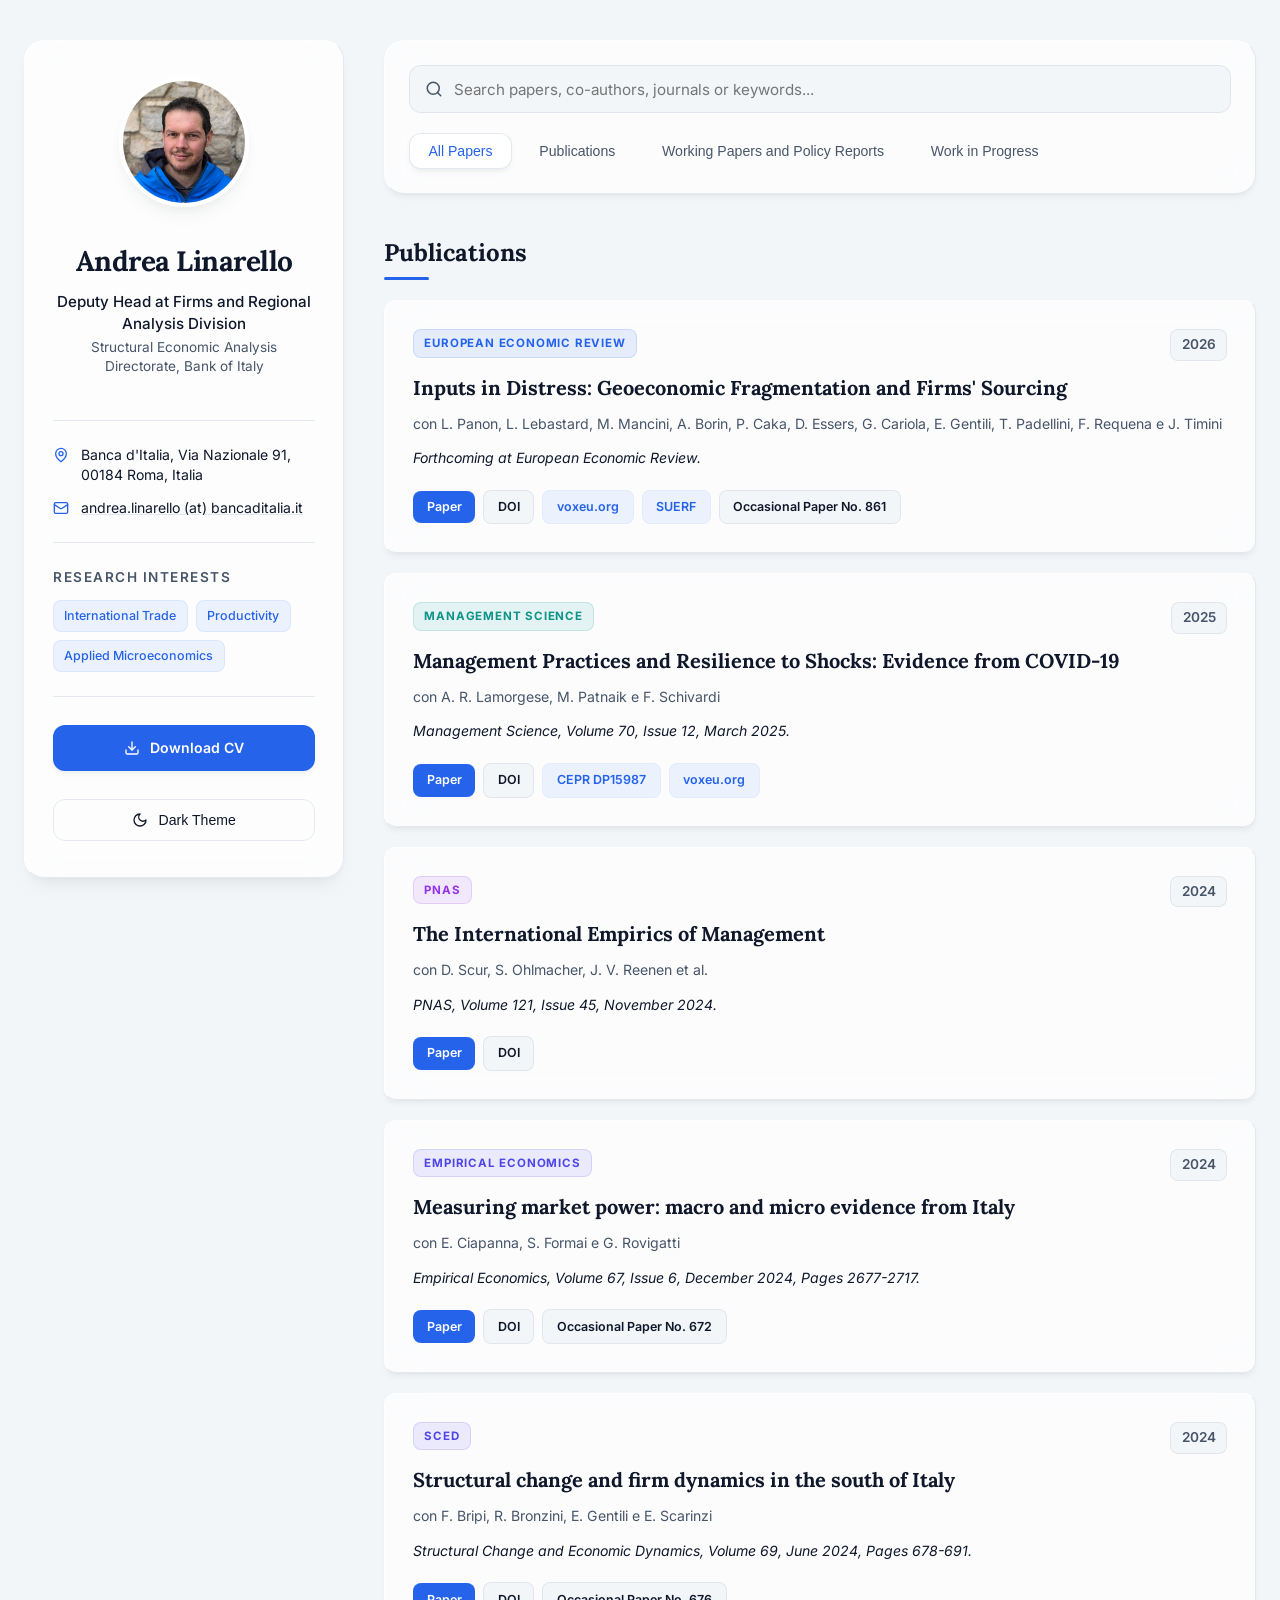
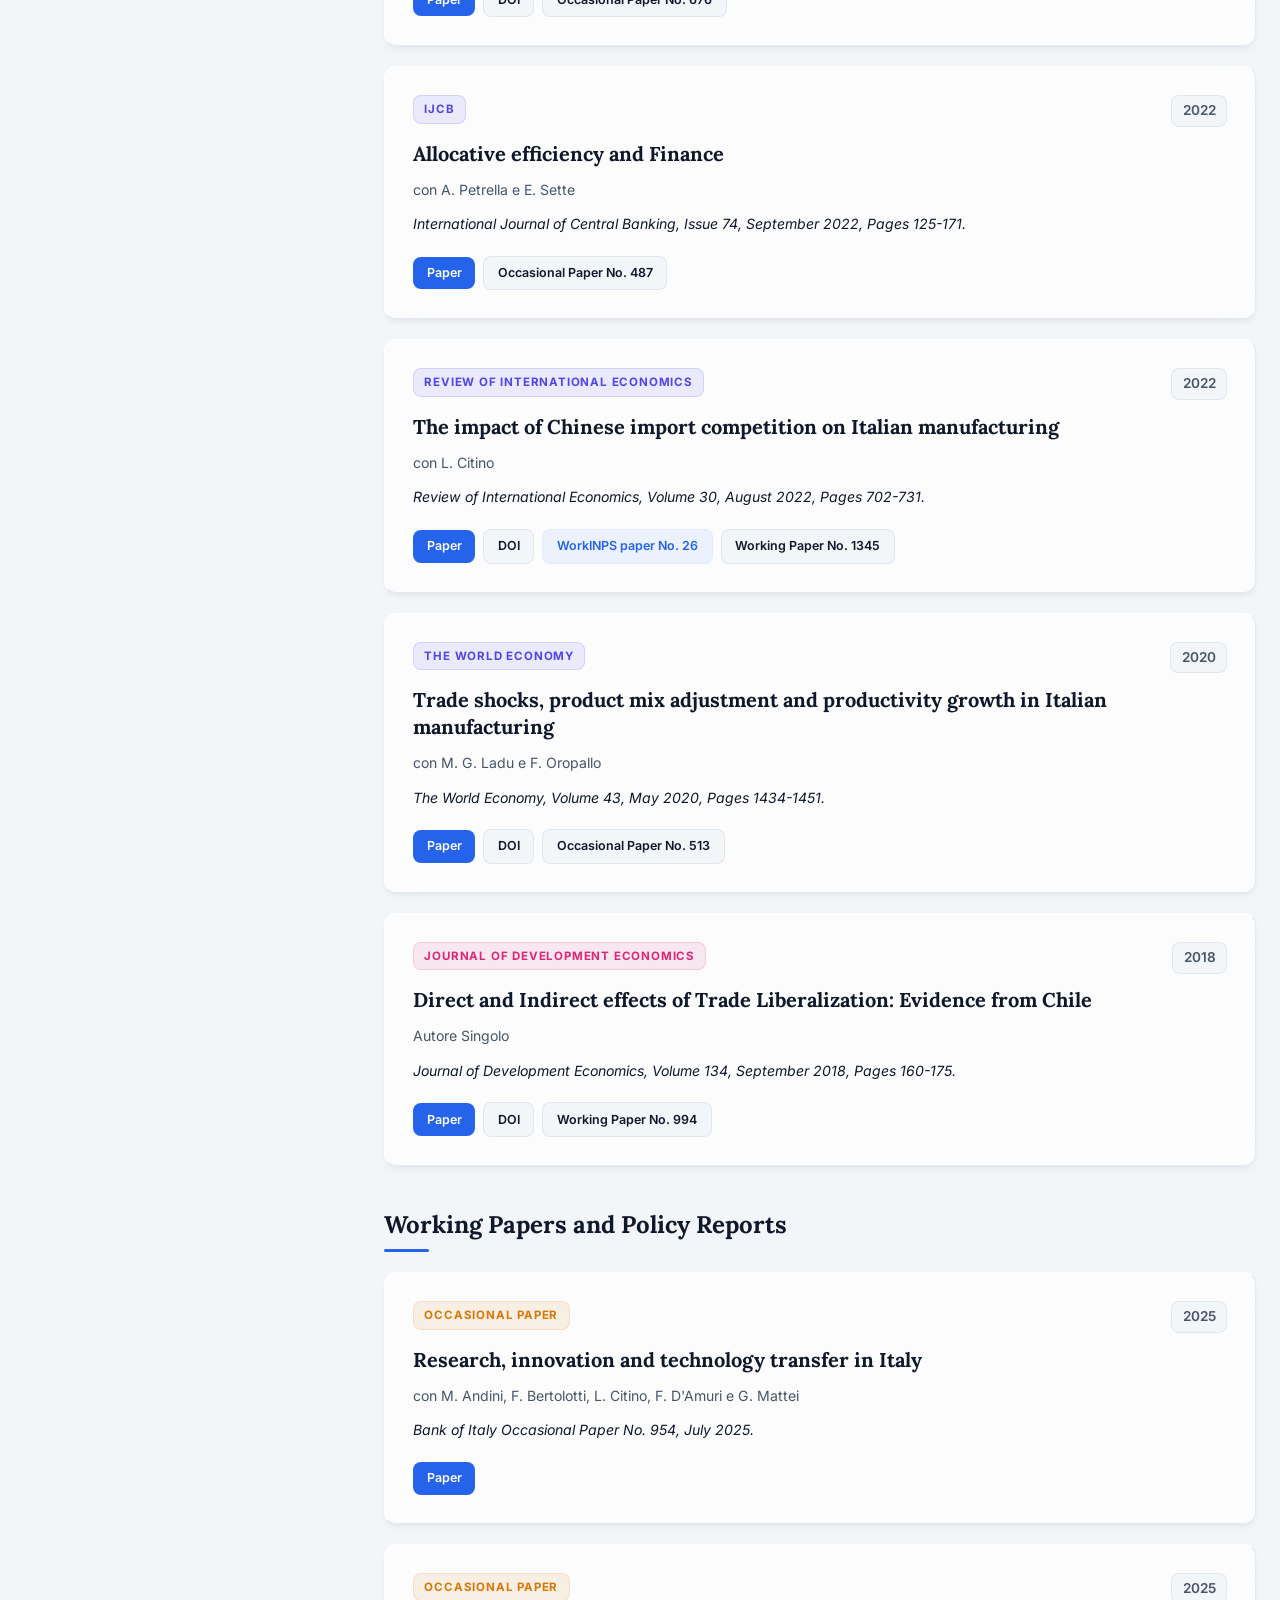
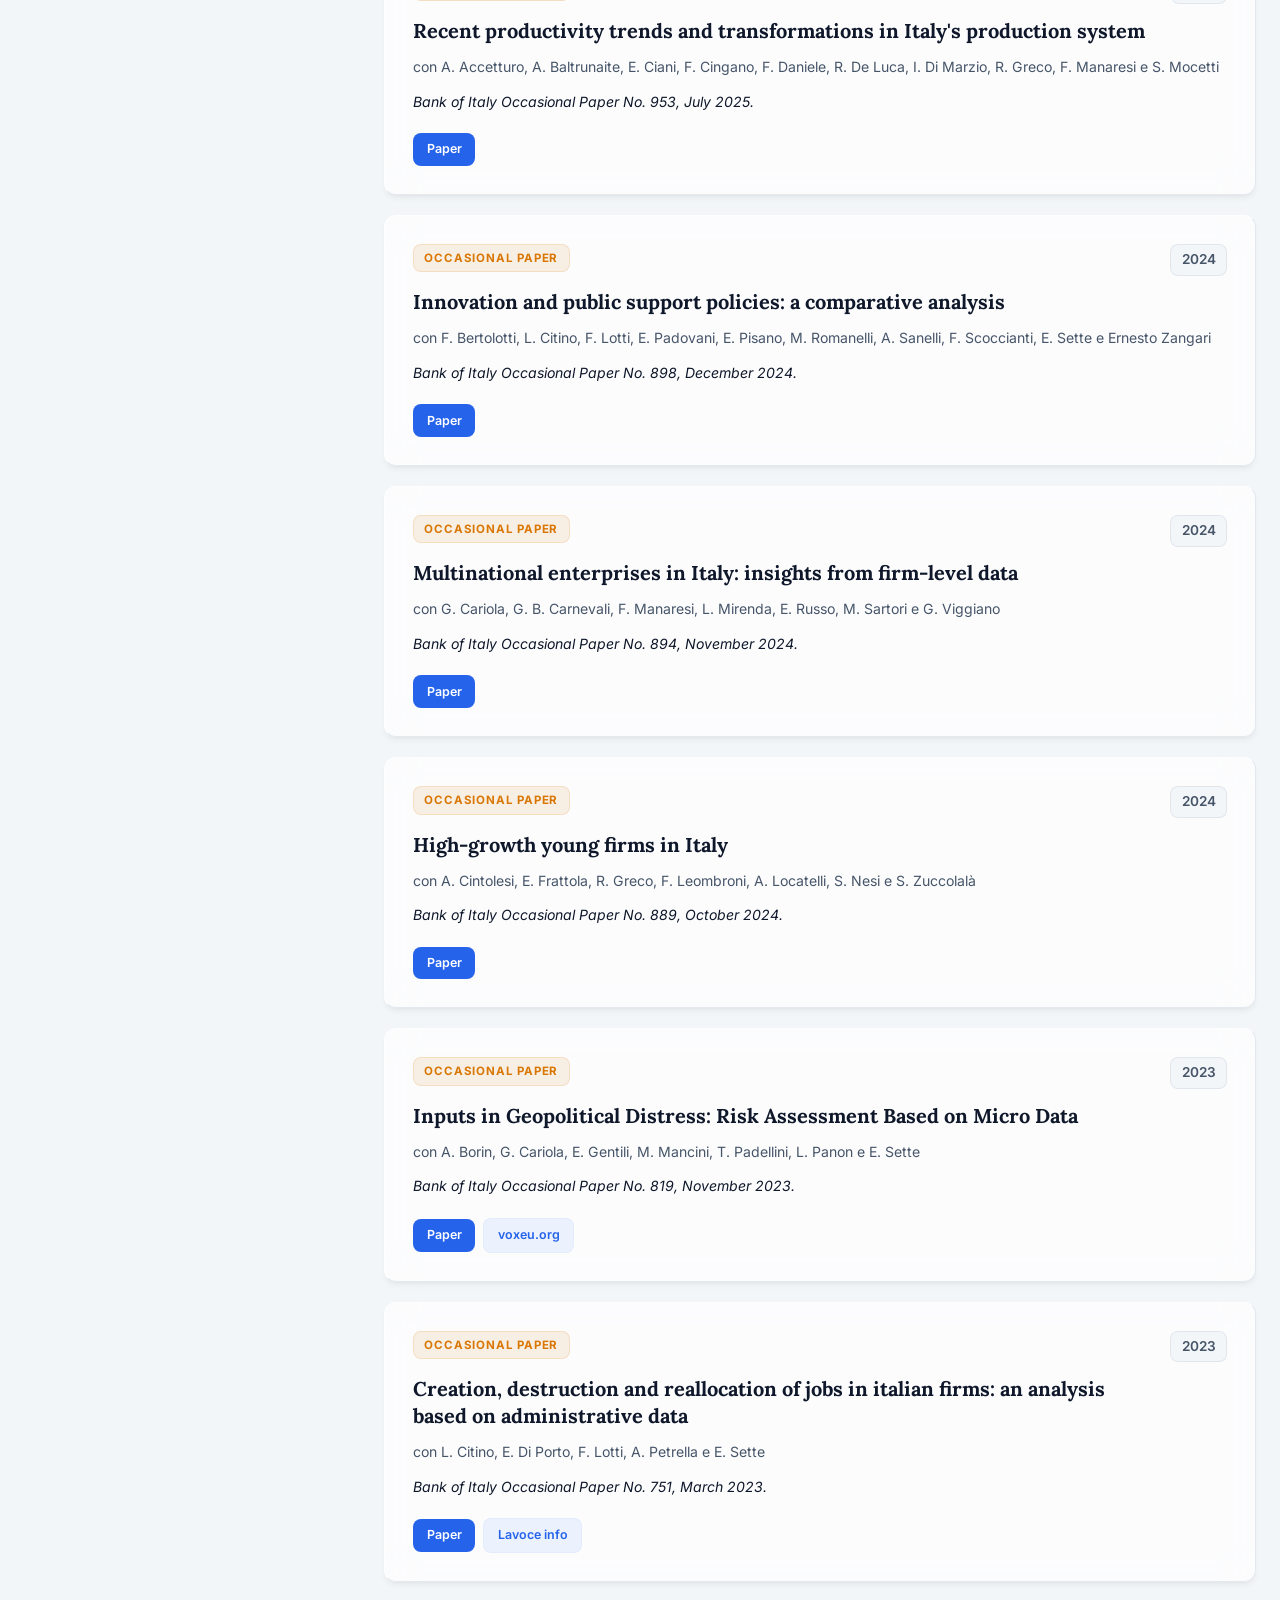
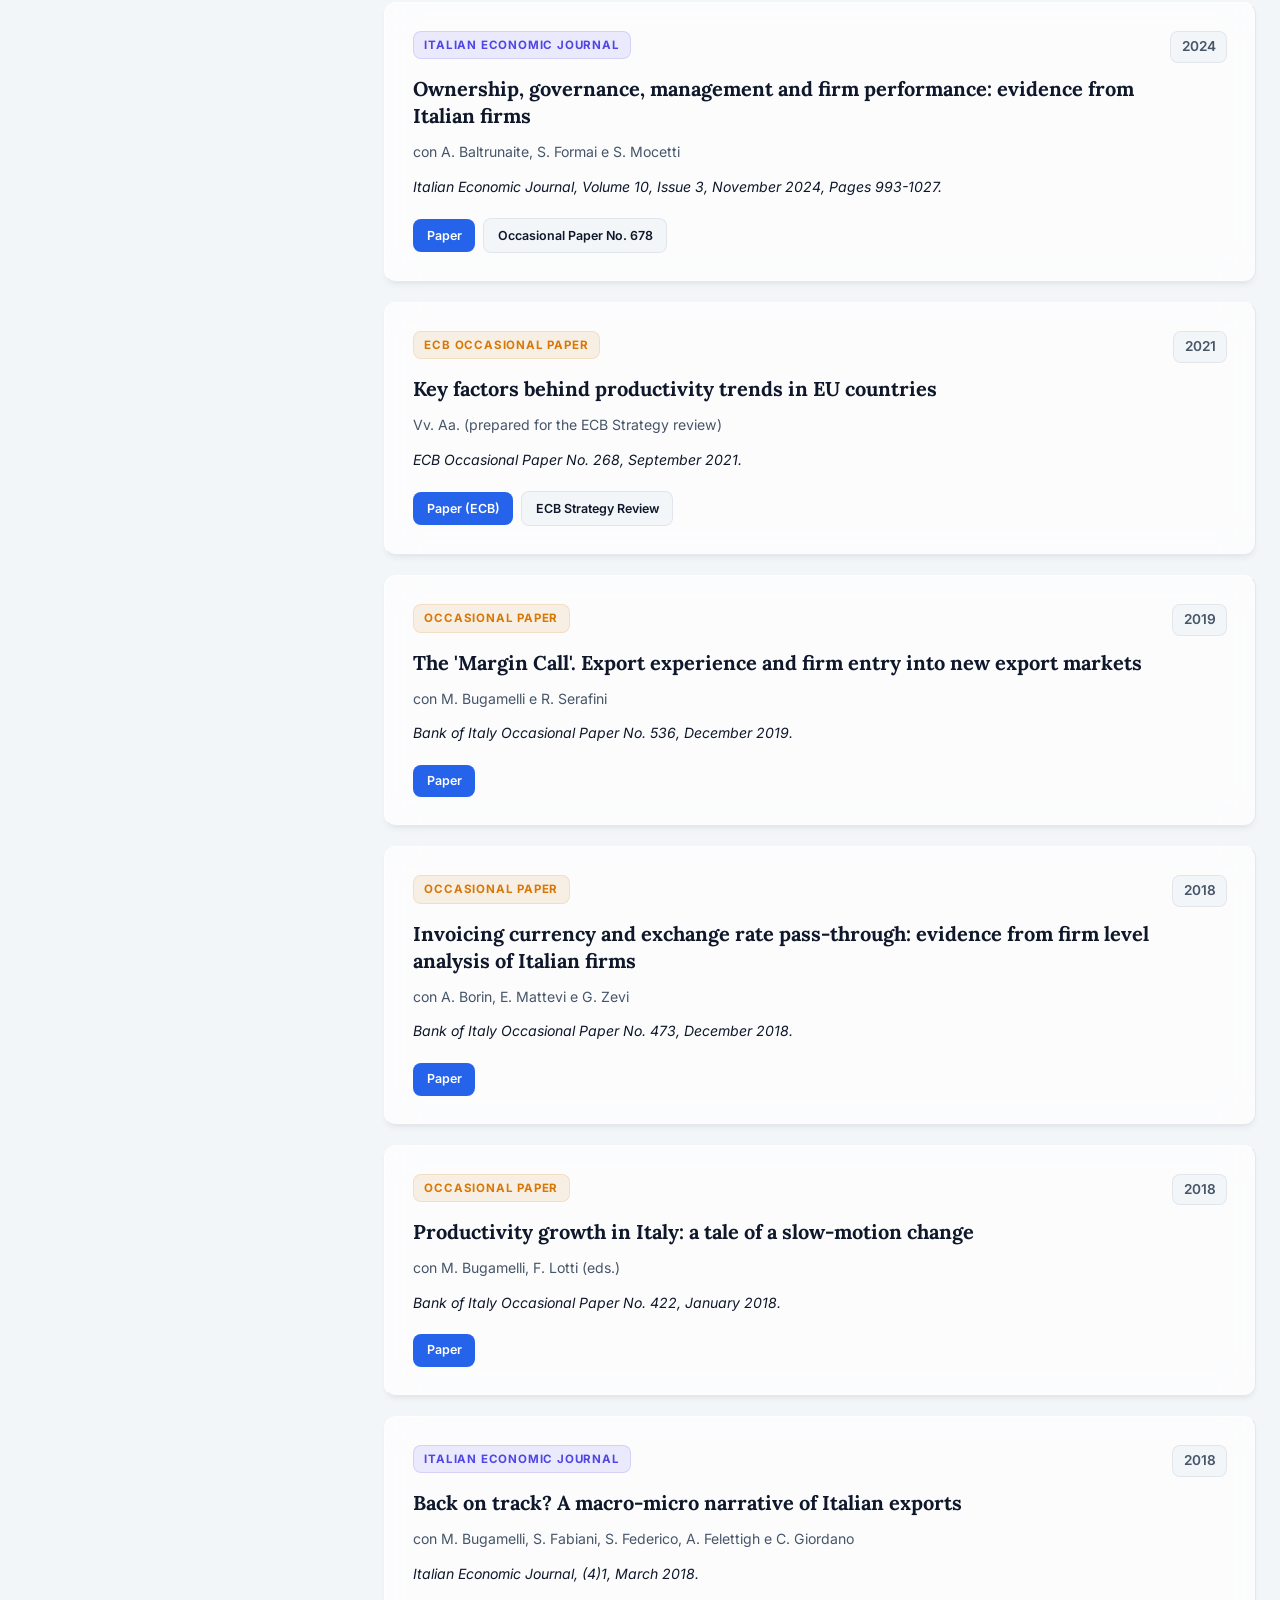
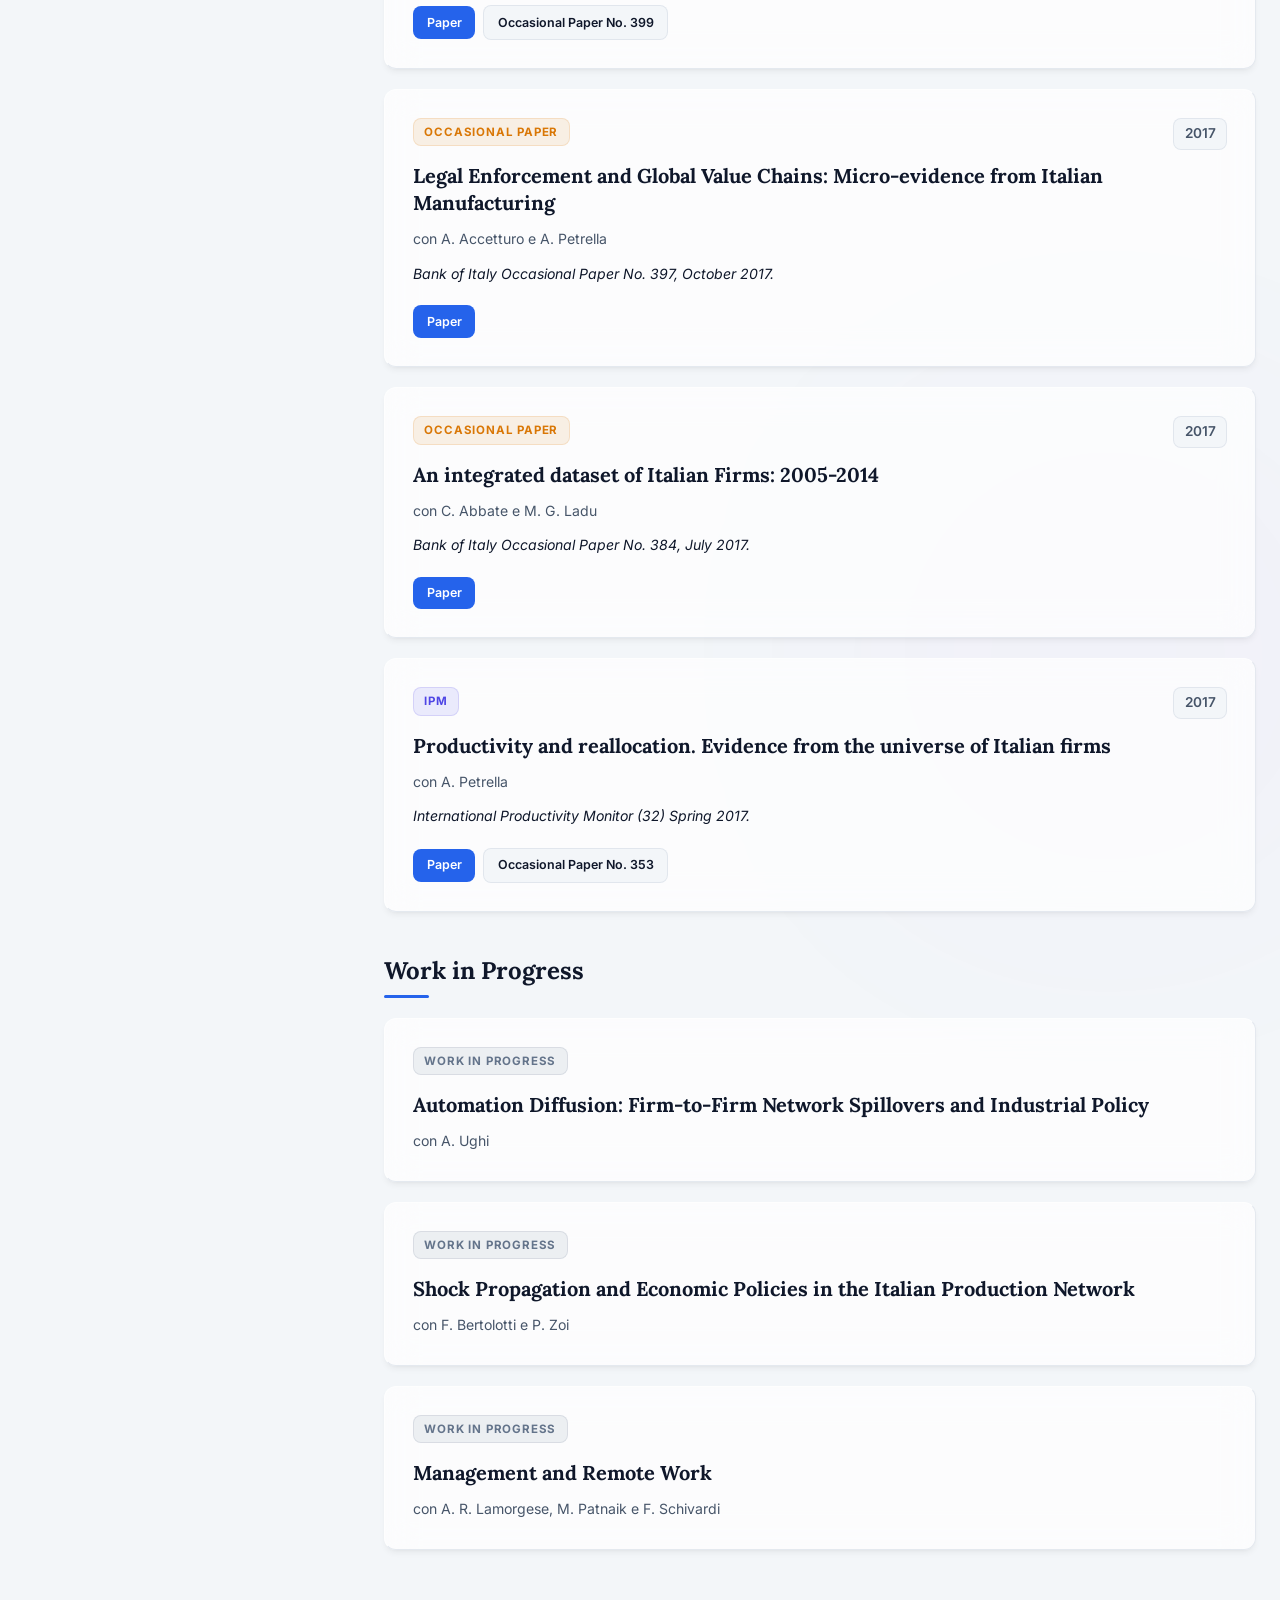
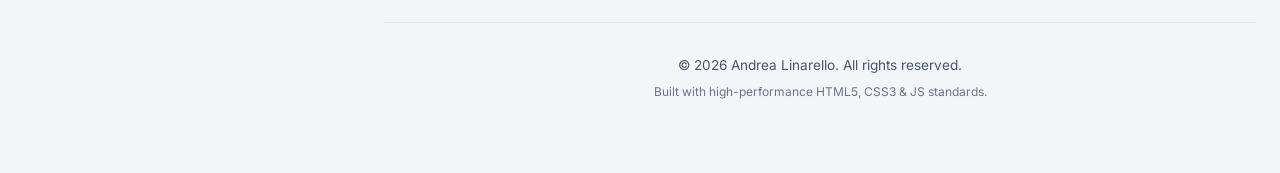
==== commit 8622bfec: "Traduce l'interfaccia interamente in inglese per coerenza professionale" ====
--- a/index.html
+++ b/index.html
@@ -5,7 +5,7 @@
 <meta charset="utf-8"/>
 <meta content="width=device-width, initial-scale=1.0" name="viewport"/>
 <title>Andrea Linarello - Homepage</title>
-<meta content="Homepage di Andrea Linarello, Deputy Head at Firms and Regional Analysis Division, Banca d'Italia. Ricerca in commercio internazionale, produttività ed economia applicata." name="description"/>
+<meta content="Homepage of Andrea Linarello, Deputy Head at Firms and Regional Analysis Division, Bank of Italy. Research in international trade, productivity and applied microeconomics." name="description"/>
 <!-- Google Fonts -->
 <link href="https://fonts.googleapis.com" rel="preconnect"/>
 <link crossorigin="" href="https://fonts.gstatic.com" rel="preconnect"/>
@@ -39,25 +39,25 @@
 </div>
 <div class="divider"></div>
 <div class="research-interests">
-<h3>Aree di Ricerca</h3>
+<h3>Research Interests</h3>
 <div class="interests-tags">
-<span class="tag">Commercio Internazionale</span>
-<span class="tag">Produttività</span>
-<span class="tag">Microeconomia Applicata</span>
+<span class="tag">International Trade</span>
+<span class="tag">Productivity</span>
+<span class="tag">Applied Microeconomics</span>
 </div>
 </div>
 <div class="divider"></div>
 <div class="cv-download-container">
 <a class="cv-btn" href="https://drive.google.com/file/d/1Ykn_GKFcPp1C2OzRaf-uNI-9c2f_7Fuq/view?usp=sharing" target="_blank">
 <svg class="icon" fill="none" stroke="currentColor" stroke-linecap="round" stroke-linejoin="round" stroke-width="2" viewbox="0 0 24 24" xmlns="http://www.w3.org/2000/svg"><path d="M21 15v4a2 2 0 0 1-2 2H5a2 2 0 0 1-2-2v-4"></path><polyline points="7 10 12 15 17 10"></polyline><line x1="12" x2="12" y1="15" y2="3"></line></svg>
-            Scarica CV
+            Download CV
           </a>
 </div>
 <div class="theme-toggle-container">
-<button aria-label="Cambia tema (Chiaro/Scuro)" id="theme-toggle">
+<button aria-label="Toggle Light/Dark Theme" id="theme-toggle">
 <svg class="icon" fill="none" id="sun-icon" stroke="currentColor" stroke-linecap="round" stroke-linejoin="round" stroke-width="2" viewbox="0 0 24 24" xmlns="http://www.w3.org/2000/svg"><circle cx="12" cy="12" r="4"></circle><path d="M12 2v2"></path><path d="M12 20v2"></path><path d="m4.93 4.93 1.41 1.41"></path><path d="m17.66 17.66 1.41 1.41"></path><path d="M2 12h2"></path><path d="M20 12h2"></path><path d="m6.34 17.66-1.41 1.41"></path><path d="m19.07 4.93-1.41 1.41"></path></svg>
 <svg class="icon hidden" fill="none" id="moon-icon" stroke="currentColor" stroke-linecap="round" stroke-linejoin="round" stroke-width="2" viewbox="0 0 24 24" xmlns="http://www.w3.org/2000/svg"><path d="M12 3a6 6 0 0 0 9 9 9 9 0 1 1-9-9Z"></path></svg>
-<span id="theme-toggle-text">Tema Scuro</span>
+<span id="theme-toggle-text">Dark Theme</span>
 </button>
 </div>
 </div>
@@ -68,18 +68,18 @@
 <header class="content-header">
 <div class="search-box">
 <svg class="search-icon" fill="none" stroke="currentColor" stroke-linecap="round" stroke-linejoin="round" stroke-width="2" viewbox="0 0 24 24" xmlns="http://www.w3.org/2000/svg"><circle cx="11" cy="11" r="8"></circle><path d="m21 21-4.3-4.3"></path></svg>
-<input id="search-input" placeholder="Cerca articoli, co-autori, riviste o parole chiave..." type="text"/>
+<input id="search-input" placeholder="Search papers, co-authors, journals or keywords..." type="text"/>
 </div>
 <div class="filter-bar">
-<button class="filter-btn active" data-filter="all">Tutti i Lavori</button>
-<button class="filter-btn" data-filter="publications">Pubblicazioni</button>
-<button class="filter-btn" data-filter="working-papers">Working Papers &amp; Reports</button>
-<button class="filter-btn" data-filter="work-in-progress">In Corso</button>
+<button class="filter-btn active" data-filter="all">All Papers</button>
+<button class="filter-btn" data-filter="publications">Publications</button>
+<button class="filter-btn" data-filter="working-papers">Working Papers and Policy Reports</button>
+<button class="filter-btn" data-filter="work-in-progress">Work in Progress</button>
 </div>
 </header>
 <!-- SECTION: PUBLICATIONS -->
 <section class="papers-section">
-<h2 class="section-title">Pubblicazioni</h2>
+<h2 class="section-title">Publications</h2>
 <div class="papers-list" id="publications-list">
 <!-- Paper 1 -->
 <article class="paper-card" data-category="publications" data-year="2026">
@@ -204,7 +204,7 @@
 </section>
 <!-- SECTION: WORKING PAPERS & REPORTS -->
 <section class="papers-section">
-<h2 class="section-title">Working Papers &amp; Policy Reports</h2>
+<h2 class="section-title">Working Papers and Policy Reports</h2>
 <div class="papers-list" id="working-papers-list">
 <article class="paper-card" data-category="working-papers" data-year="2025">
 <span class="journal-badge badge-wp">Occasional Paper</span>
@@ -376,7 +376,7 @@
 </section>
 <!-- SECTION: WORK IN PROGRESS -->
 <section class="papers-section">
-<h2 class="section-title">Lavori in Corso (Work in Progress)</h2>
+<h2 class="section-title">Work in Progress</h2>
 <div class="papers-list" id="wip-list">
 <article class="paper-card" data-category="work-in-progress">
 <span class="journal-badge badge-wip">Work in Progress</span>
@@ -396,8 +396,8 @@
 </div>
 </section>
 <footer class="site-footer">
-<p>© 2026 Andrea Linarello. Tutti i diritti riservati.</p>
-<p class="footer-sub">Sviluppato con standard HTML5, CSS3 e JS ad alte prestazioni.</p>
+<p>© 2026 Andrea Linarello. All rights reserved.</p>
+<p class="footer-sub">Built with high-performance HTML5, CSS3 & JS standards.</p>
 </footer>
 </main>
 </div>
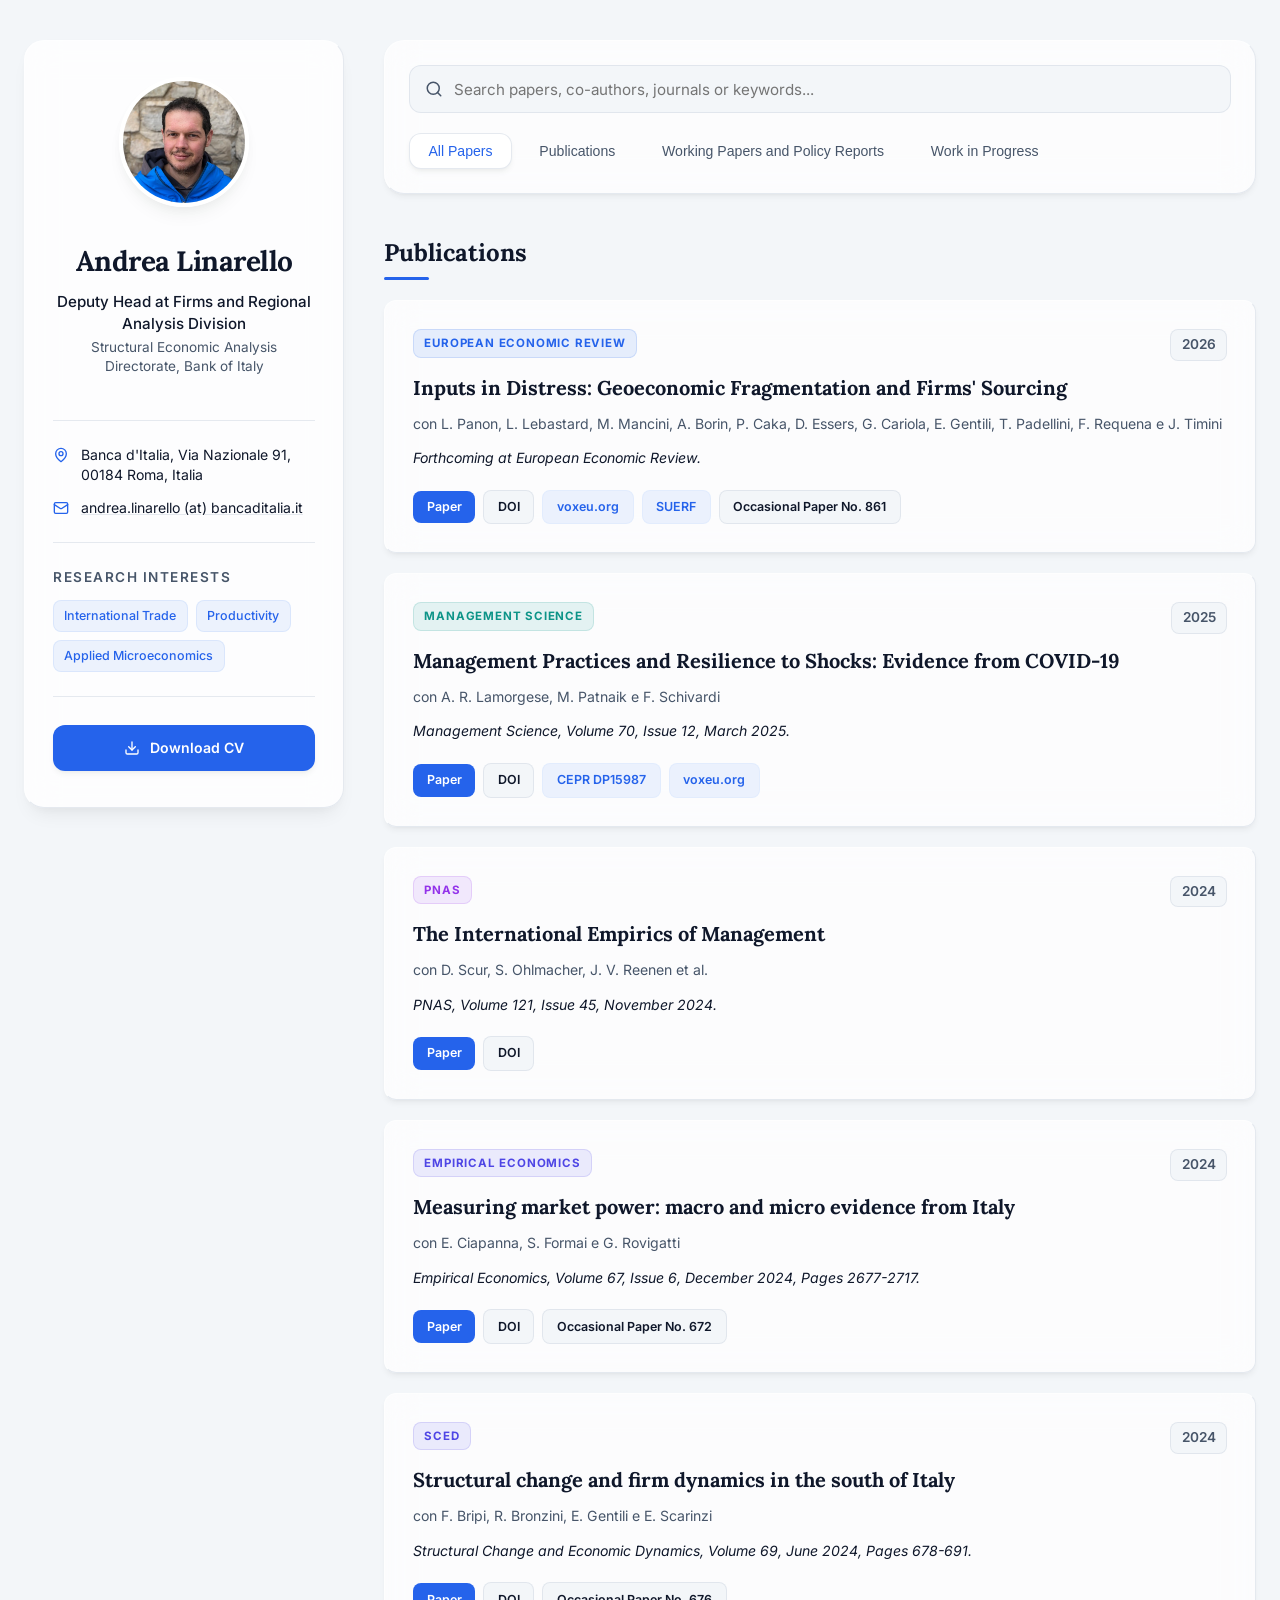
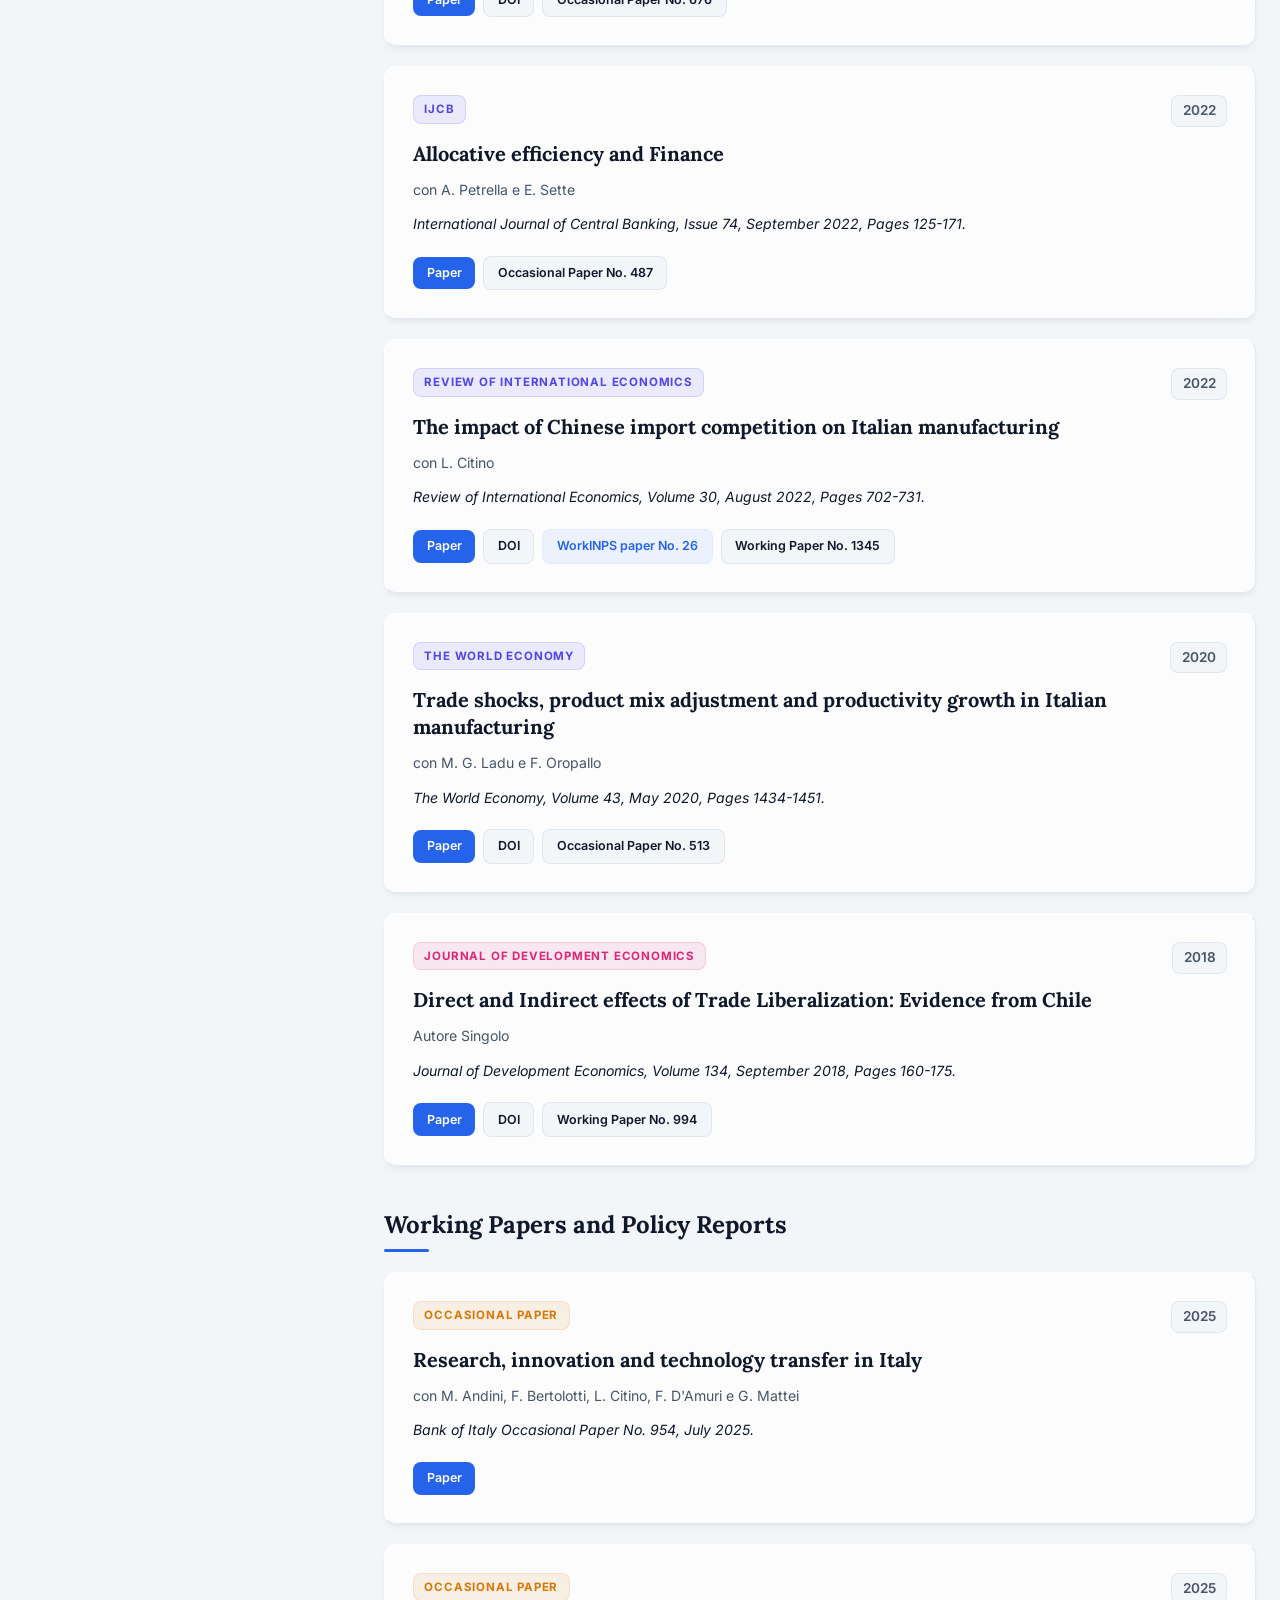
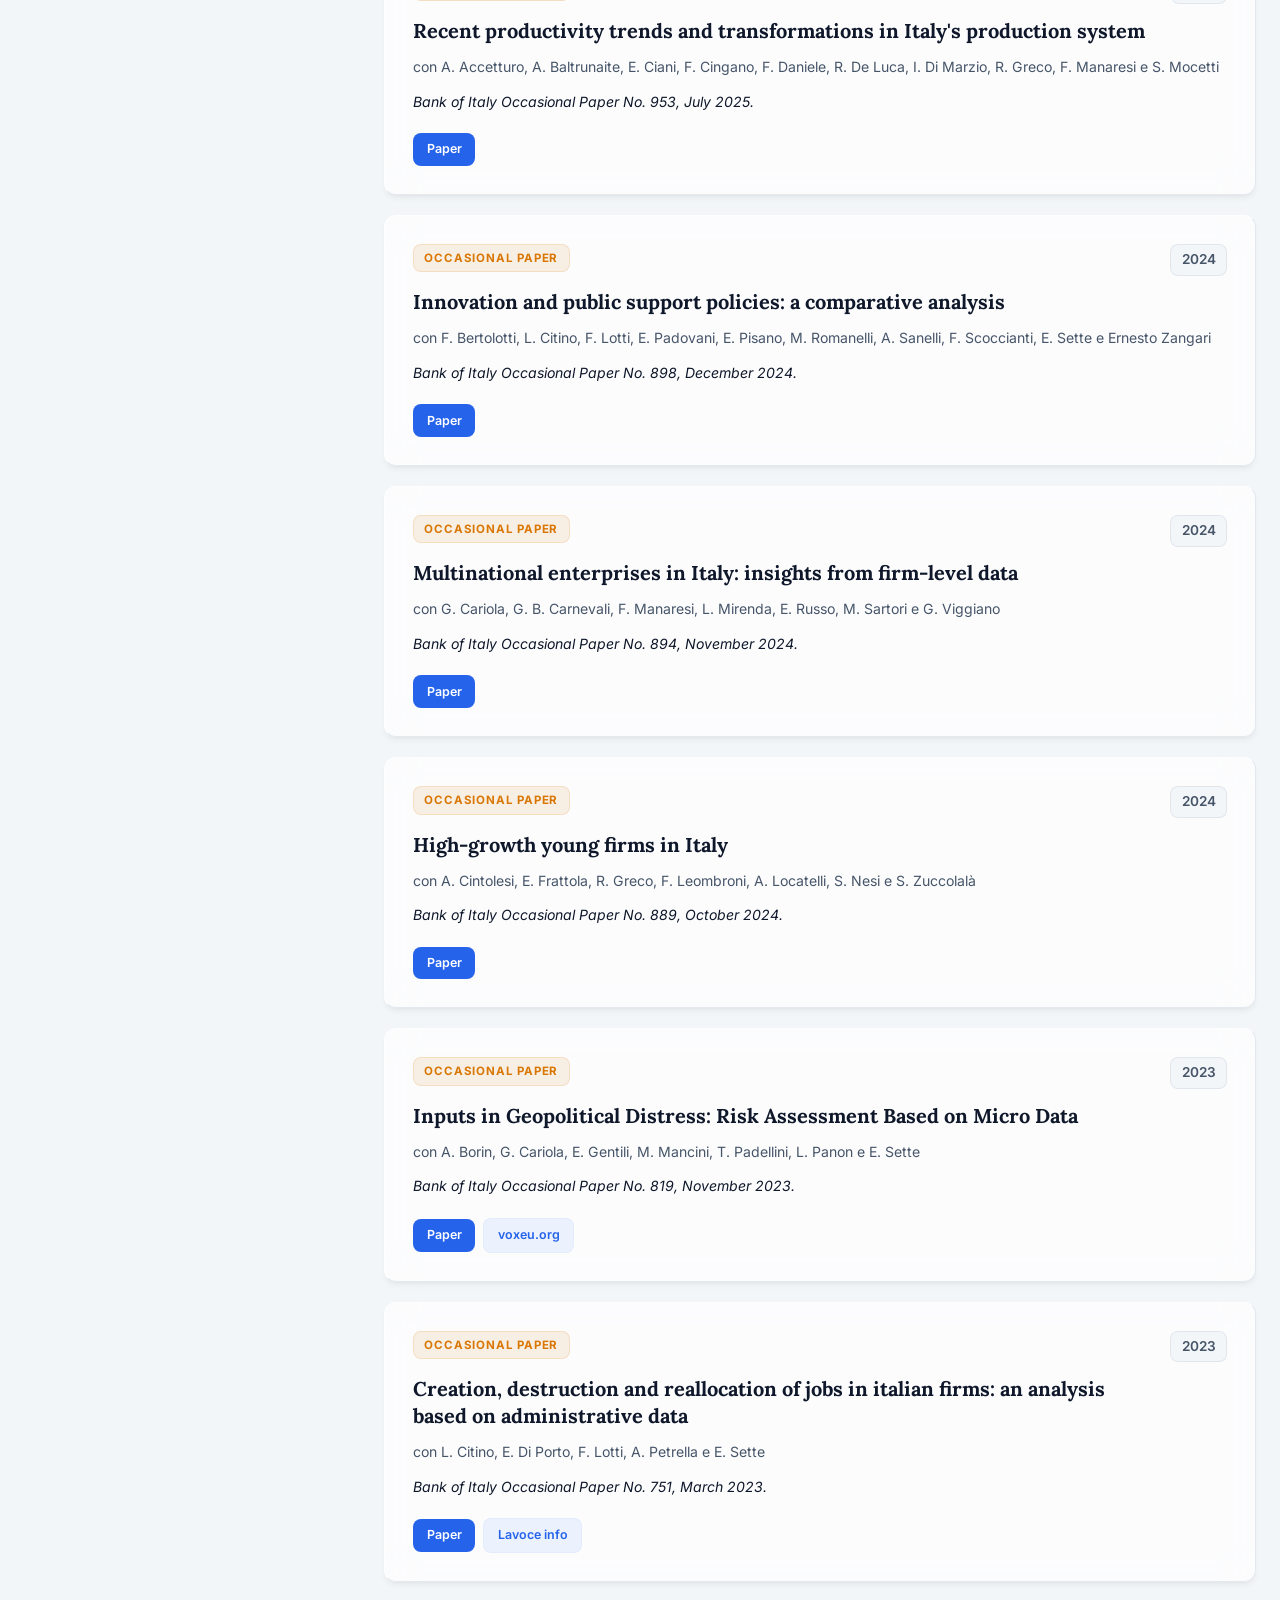
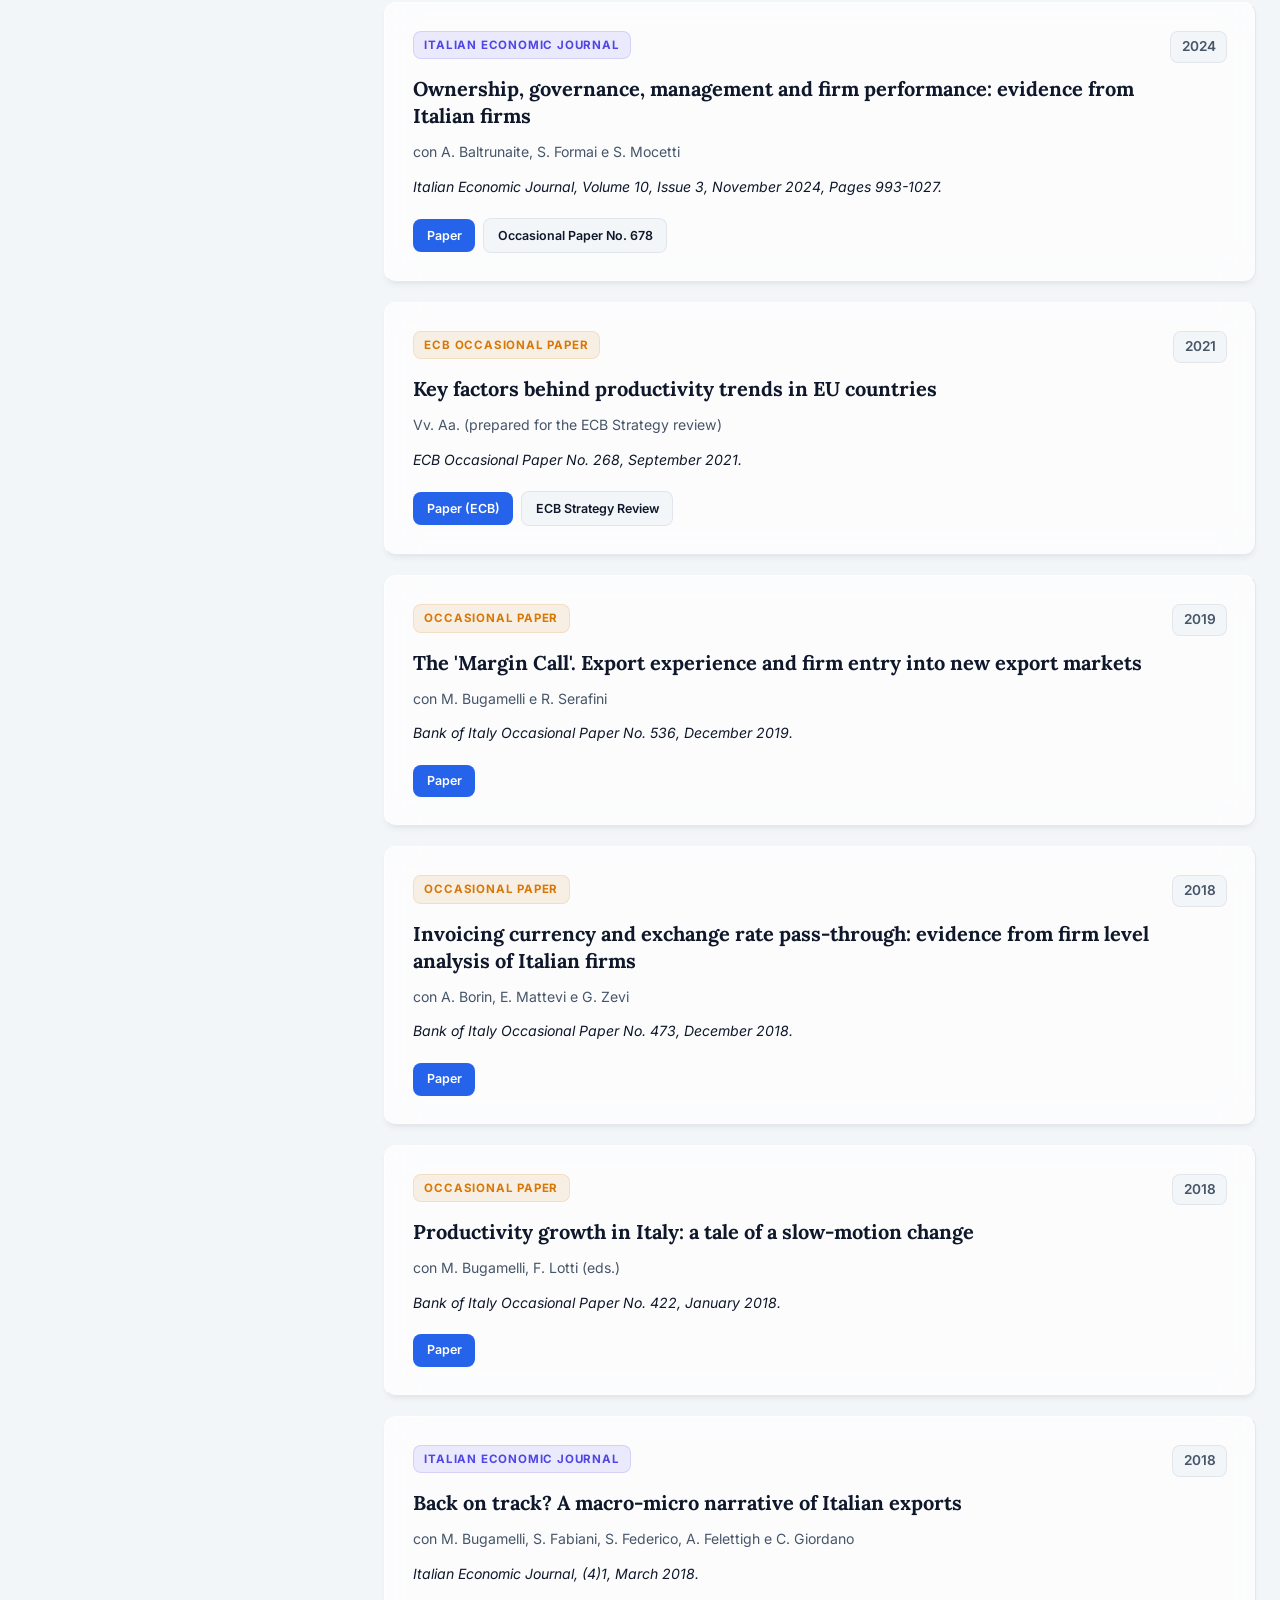
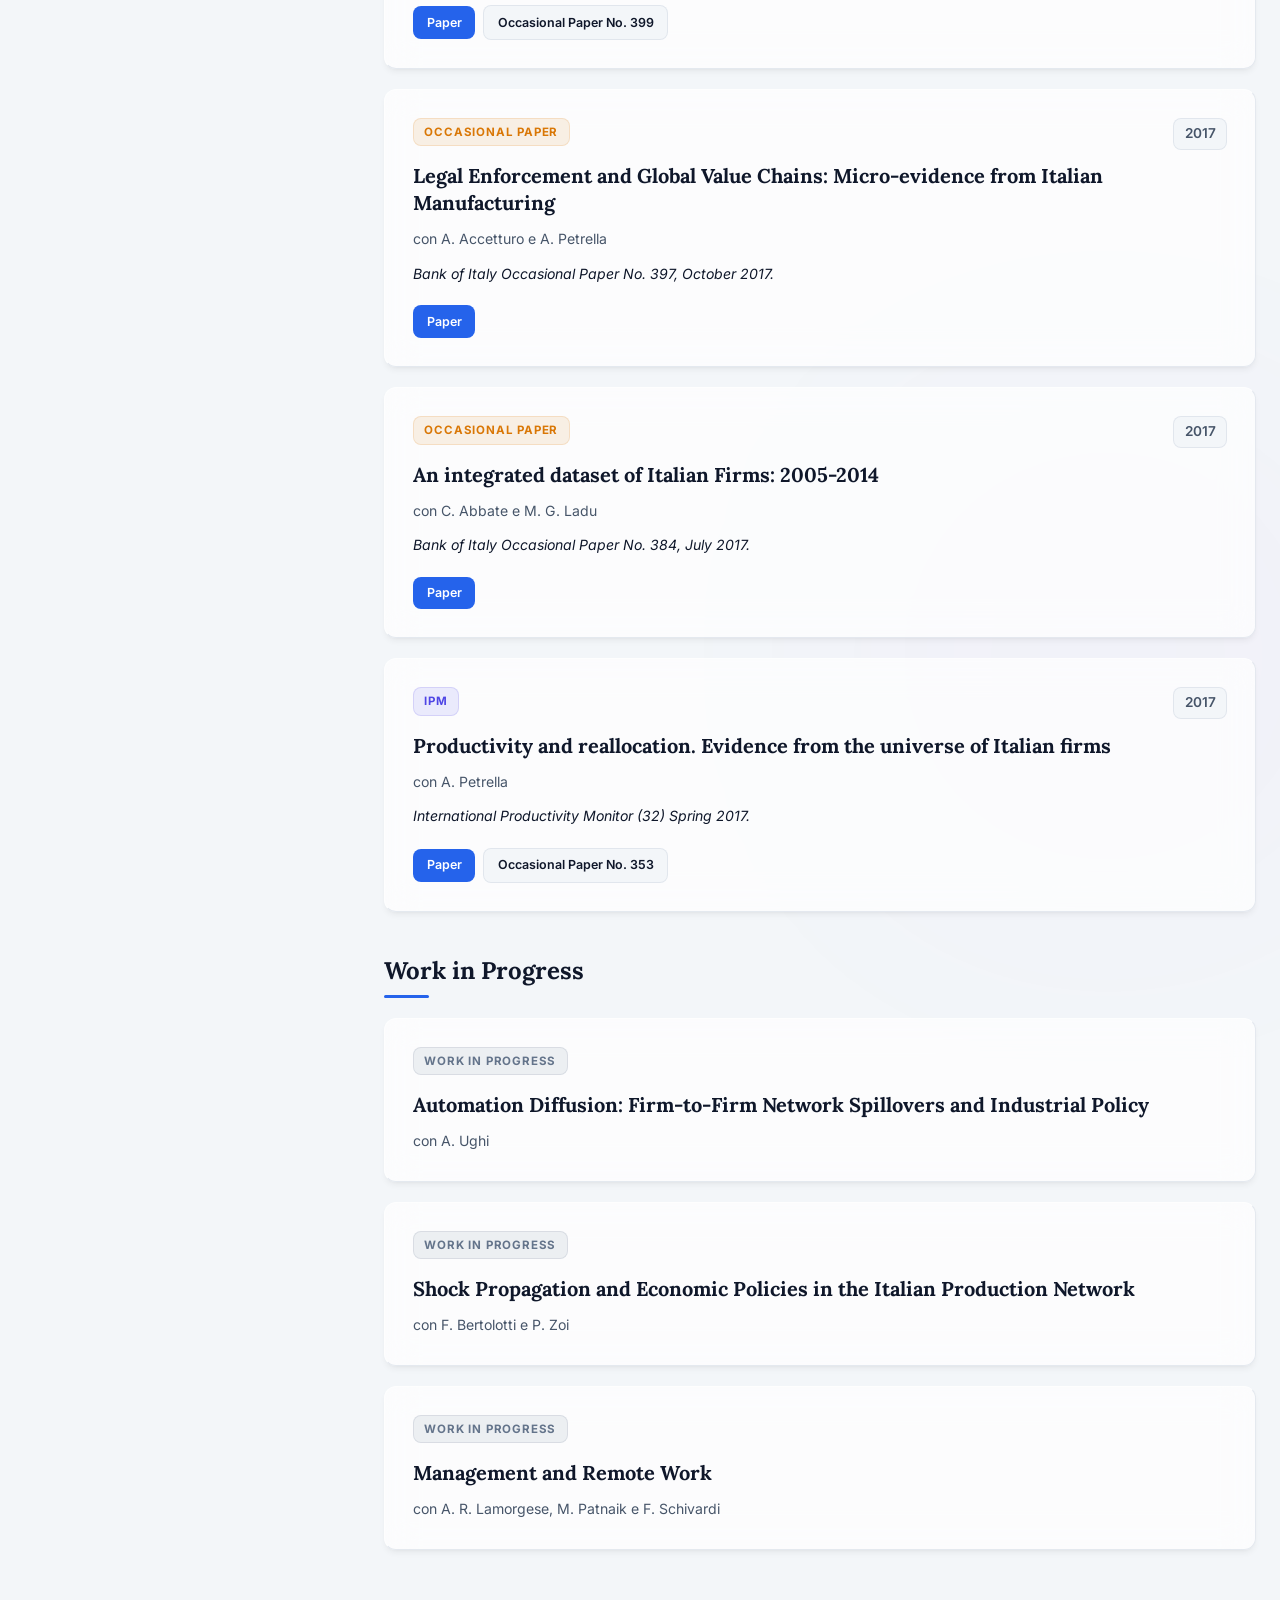
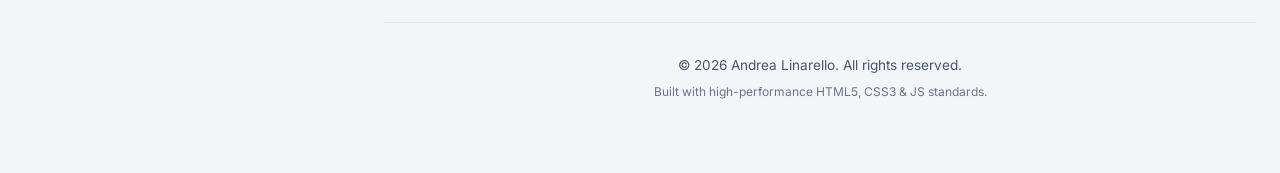
==== commit 098e4579: "Rimuove completamente il tema scuro e forza il tema chiaro per tutti" ====
--- a/index.html
+++ b/index.html
@@ -53,13 +53,7 @@
             Download CV
           </a>
 </div>
-<div class="theme-toggle-container">
-<button aria-label="Toggle Light/Dark Theme" id="theme-toggle">
-<svg class="icon" fill="none" id="sun-icon" stroke="currentColor" stroke-linecap="round" stroke-linejoin="round" stroke-width="2" viewbox="0 0 24 24" xmlns="http://www.w3.org/2000/svg"><circle cx="12" cy="12" r="4"></circle><path d="M12 2v2"></path><path d="M12 20v2"></path><path d="m4.93 4.93 1.41 1.41"></path><path d="m17.66 17.66 1.41 1.41"></path><path d="M2 12h2"></path><path d="M20 12h2"></path><path d="m6.34 17.66-1.41 1.41"></path><path d="m19.07 4.93-1.41 1.41"></path></svg>
-<svg class="icon hidden" fill="none" id="moon-icon" stroke="currentColor" stroke-linecap="round" stroke-linejoin="round" stroke-width="2" viewbox="0 0 24 24" xmlns="http://www.w3.org/2000/svg"><path d="M12 3a6 6 0 0 0 9 9 9 9 0 1 1-9-9Z"></path></svg>
-<span id="theme-toggle-text">Dark Theme</span>
-</button>
-</div>
+
 </div>
 </aside>
 <!-- RIGHT CONTENT AREA -->
--- a/styles.css
+++ b/styles.css
@@ -33,27 +33,7 @@
   --radius-lg: 20px;
 }
 
-/* Scuro (Dark Mode Override) */
-[data-theme="dark"] {
-  --bg-primary: #0a0e17;
-  --bg-secondary: #111827;
-  --bg-card: rgba(17, 24, 39, 0.6);
-  --sidebar-bg: rgba(17, 24, 39, 0.75);
-  --border-card: rgba(255, 255, 255, 0.04);
-  --border-outer: rgba(255, 255, 255, 0.07);
-  
-  --text-main: #f1f5f9;
-  --text-muted: #94a3b8;
-  --text-inverse: #0f172a;
-  
-  --accent-color: #3b82f6;
-  --accent-hover: #60a5fa;
-  --accent-bg-alpha: rgba(59, 130, 246, 0.15);
-  
-  --shadow-sm: 0 4px 6px -1px rgba(0, 0, 0, 0.3), 0 2px 4px -2px rgba(0, 0, 0, 0.3);
-  --shadow-md: 0 12px 20px -8px rgba(0, 0, 0, 0.4), 0 4px 12px -2px rgba(0, 0, 0, 0.2);
-  --shadow-lg: 0 20px 25px -5px rgba(0, 0, 0, 0.5), 0 8px 10px -6px rgba(0, 0, 0, 0.4);
-}
+
 
 /* ==========================================================================
    RESET & BASE STYLES
@@ -110,9 +90,6 @@
   right: -10%;
 }
 
-[data-theme="dark"] .glow-bg {
-  opacity: 0.25;
-}
 
 /* ==========================================================================
    LAYOUT STRUCTURE
@@ -309,38 +286,6 @@
   box-shadow: 0 4px 6px -1px rgba(59, 130, 246, 0.1);
 }
 
-/* Theme Toggle Button */
-.theme-toggle-container {
-  width: 100%;
-  margin-top: 1.75rem;
-}
-
-#theme-toggle {
-  width: 100%;
-  display: flex;
-  align-items: center;
-  justify-content: center;
-  gap: 0.65rem;
-  padding: 0.75rem 1rem;
-  border-radius: var(--radius-md);
-  border: 1px solid var(--border-outer);
-  background-color: transparent;
-  color: var(--text-main);
-  font-size: 0.88rem;
-  font-weight: 500;
-  cursor: pointer;
-  transition: var(--transition-smooth);
-}
-
-#theme-toggle:hover {
-  background-color: var(--bg-primary);
-  border-color: var(--text-muted);
-}
-
-#theme-toggle .icon {
-  width: 16px;
-  height: 16px;
-}
 
 .hidden {
   display: none !important;
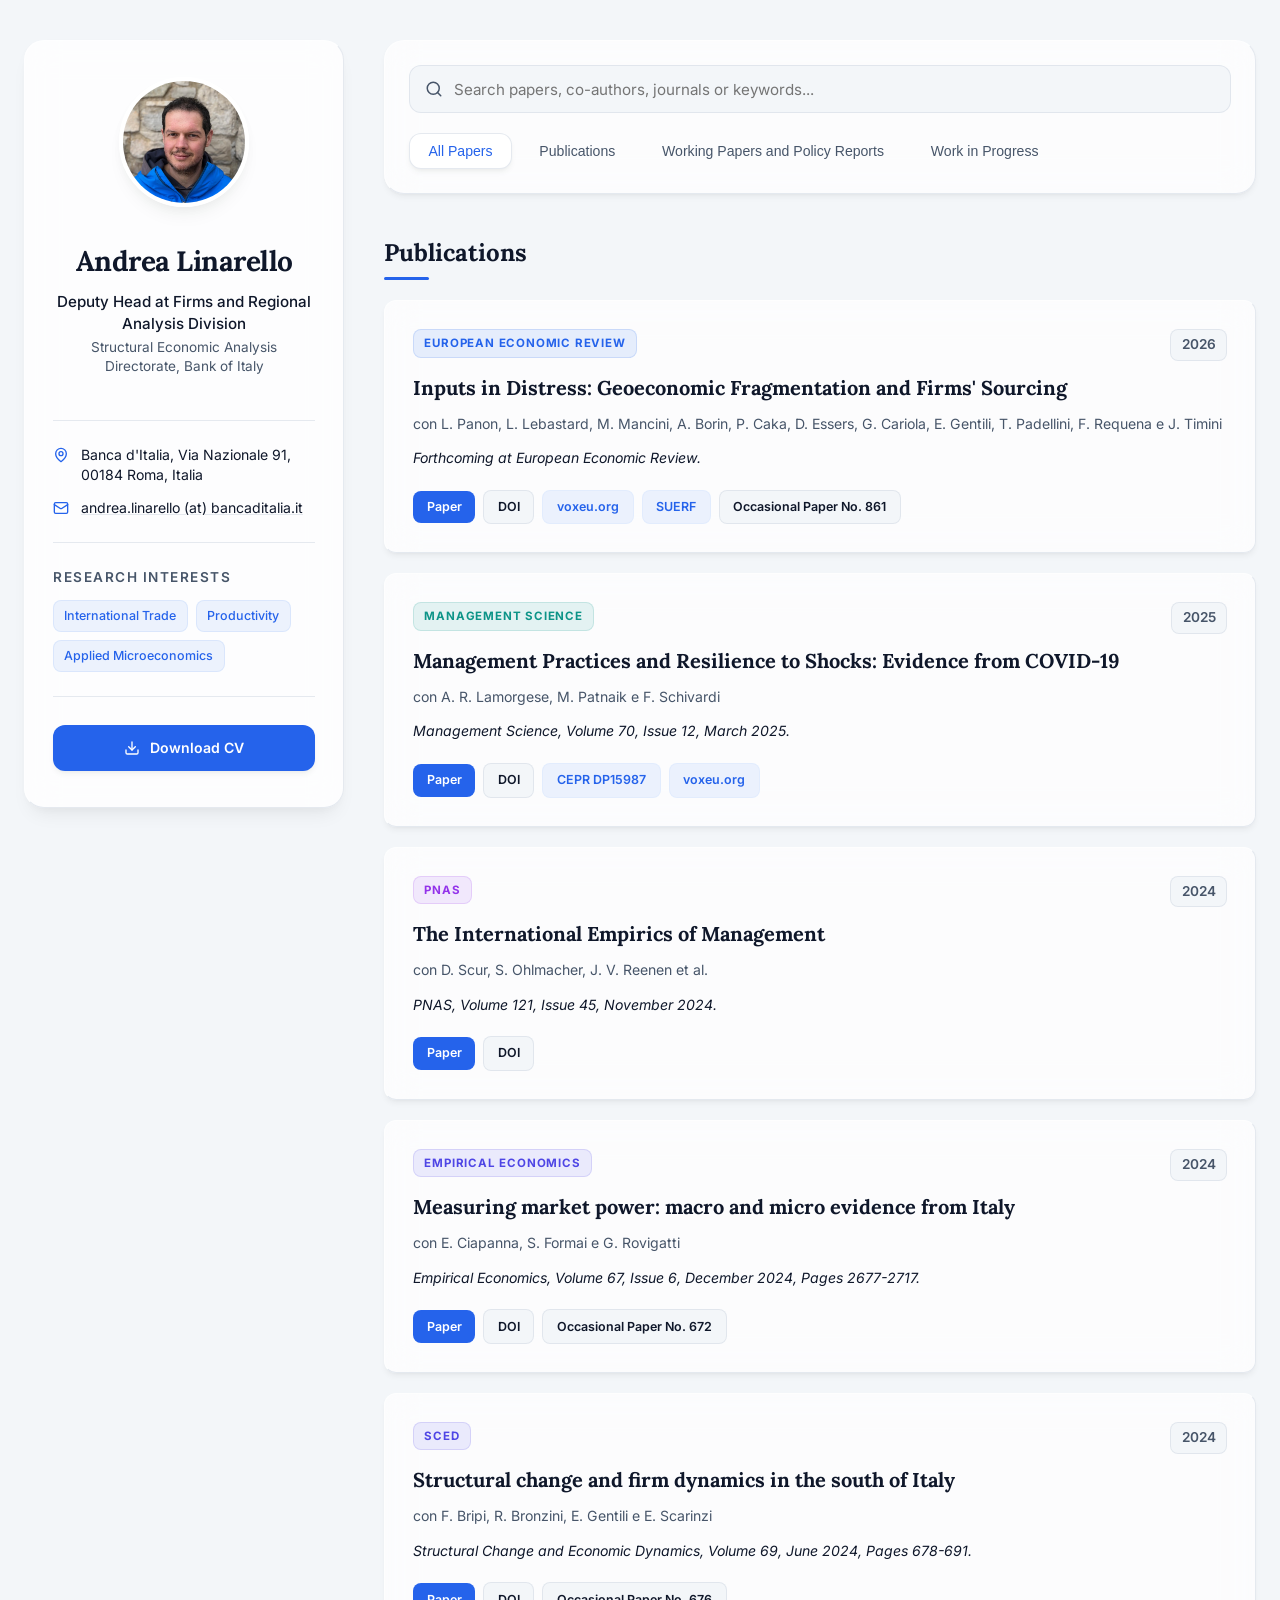
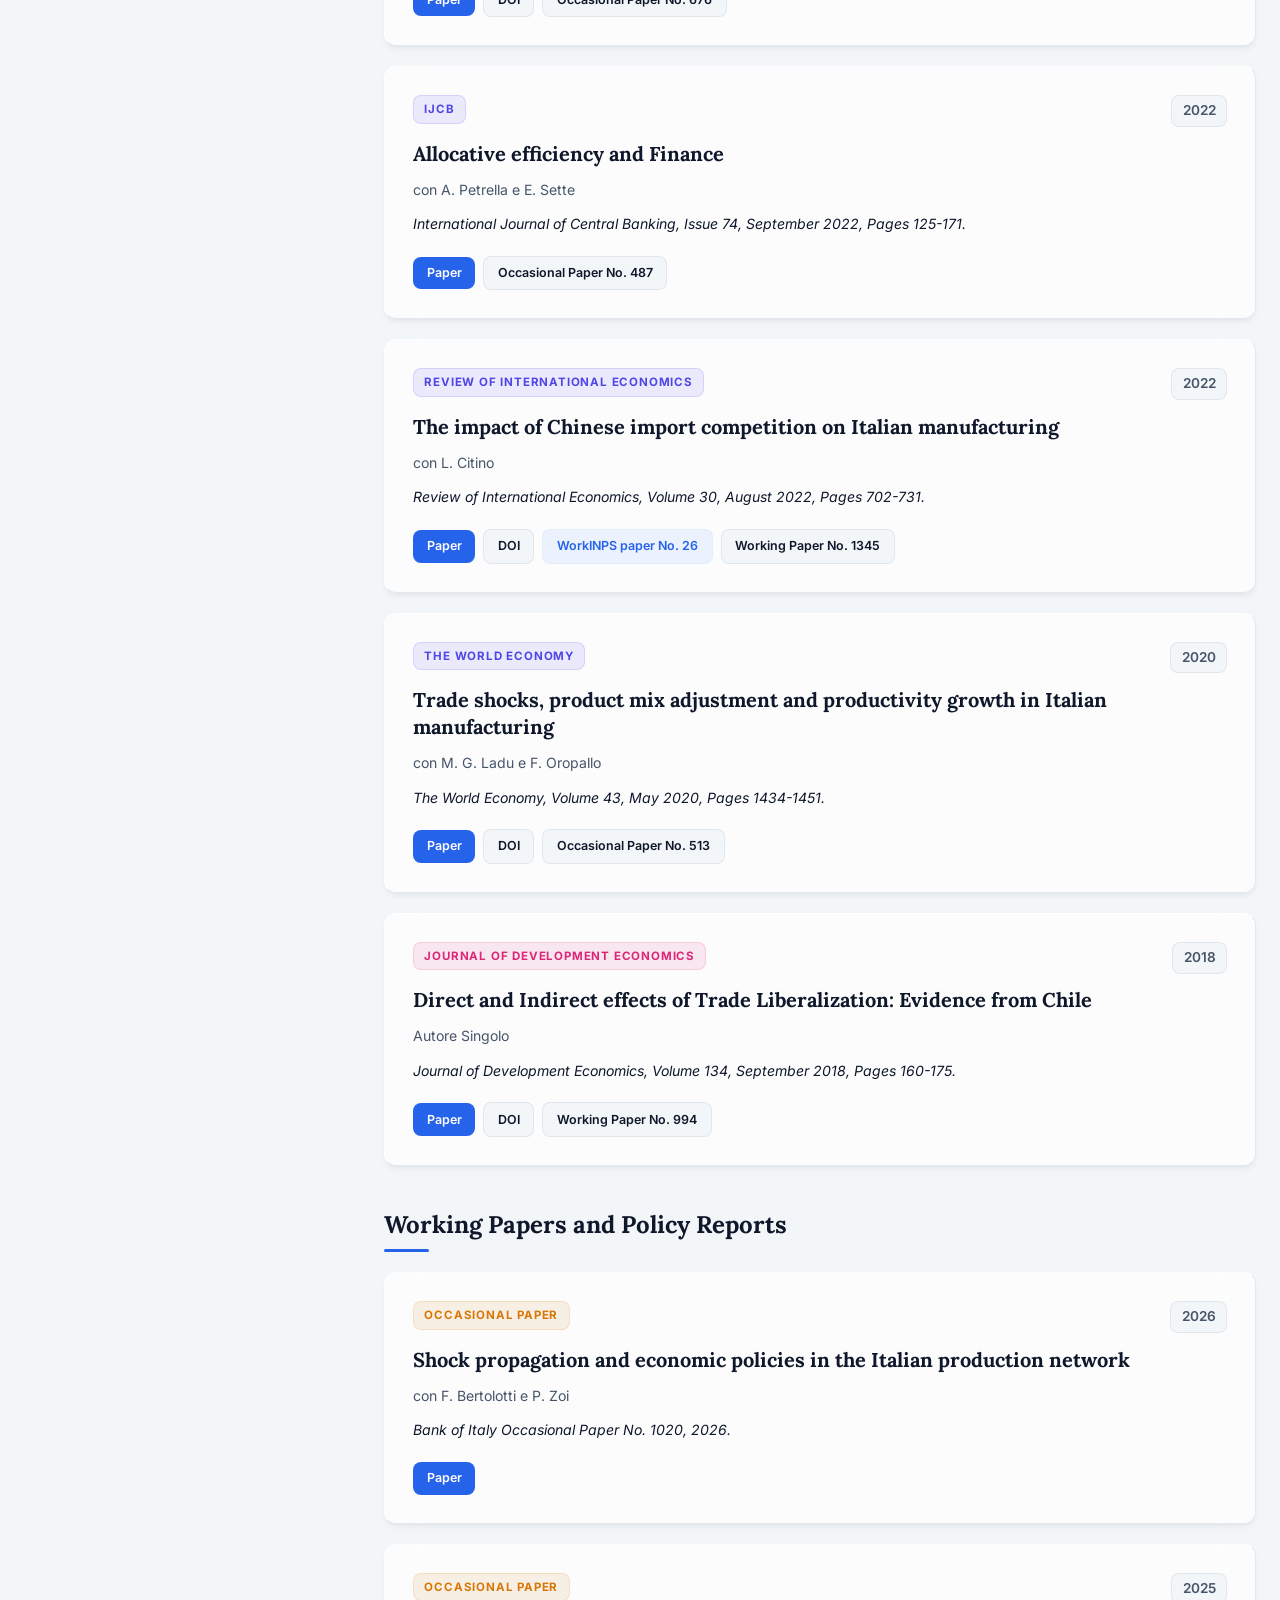
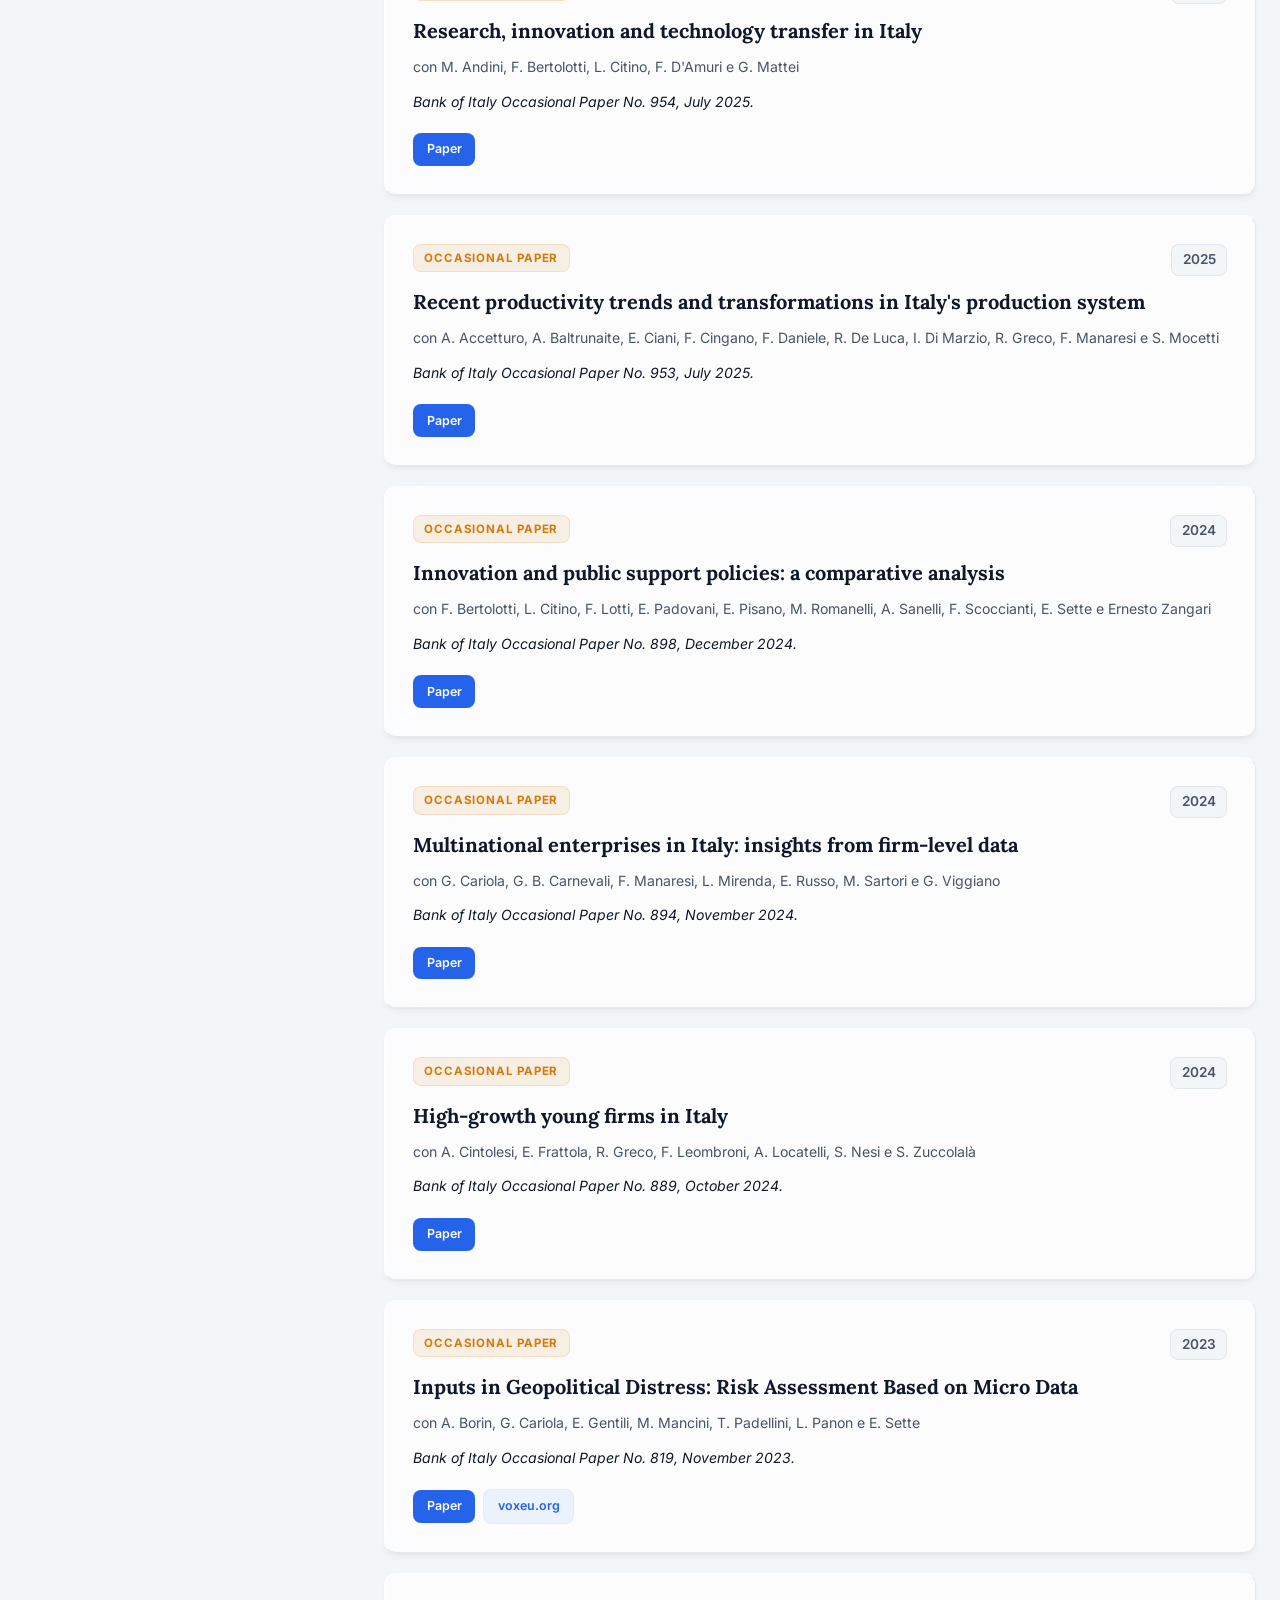
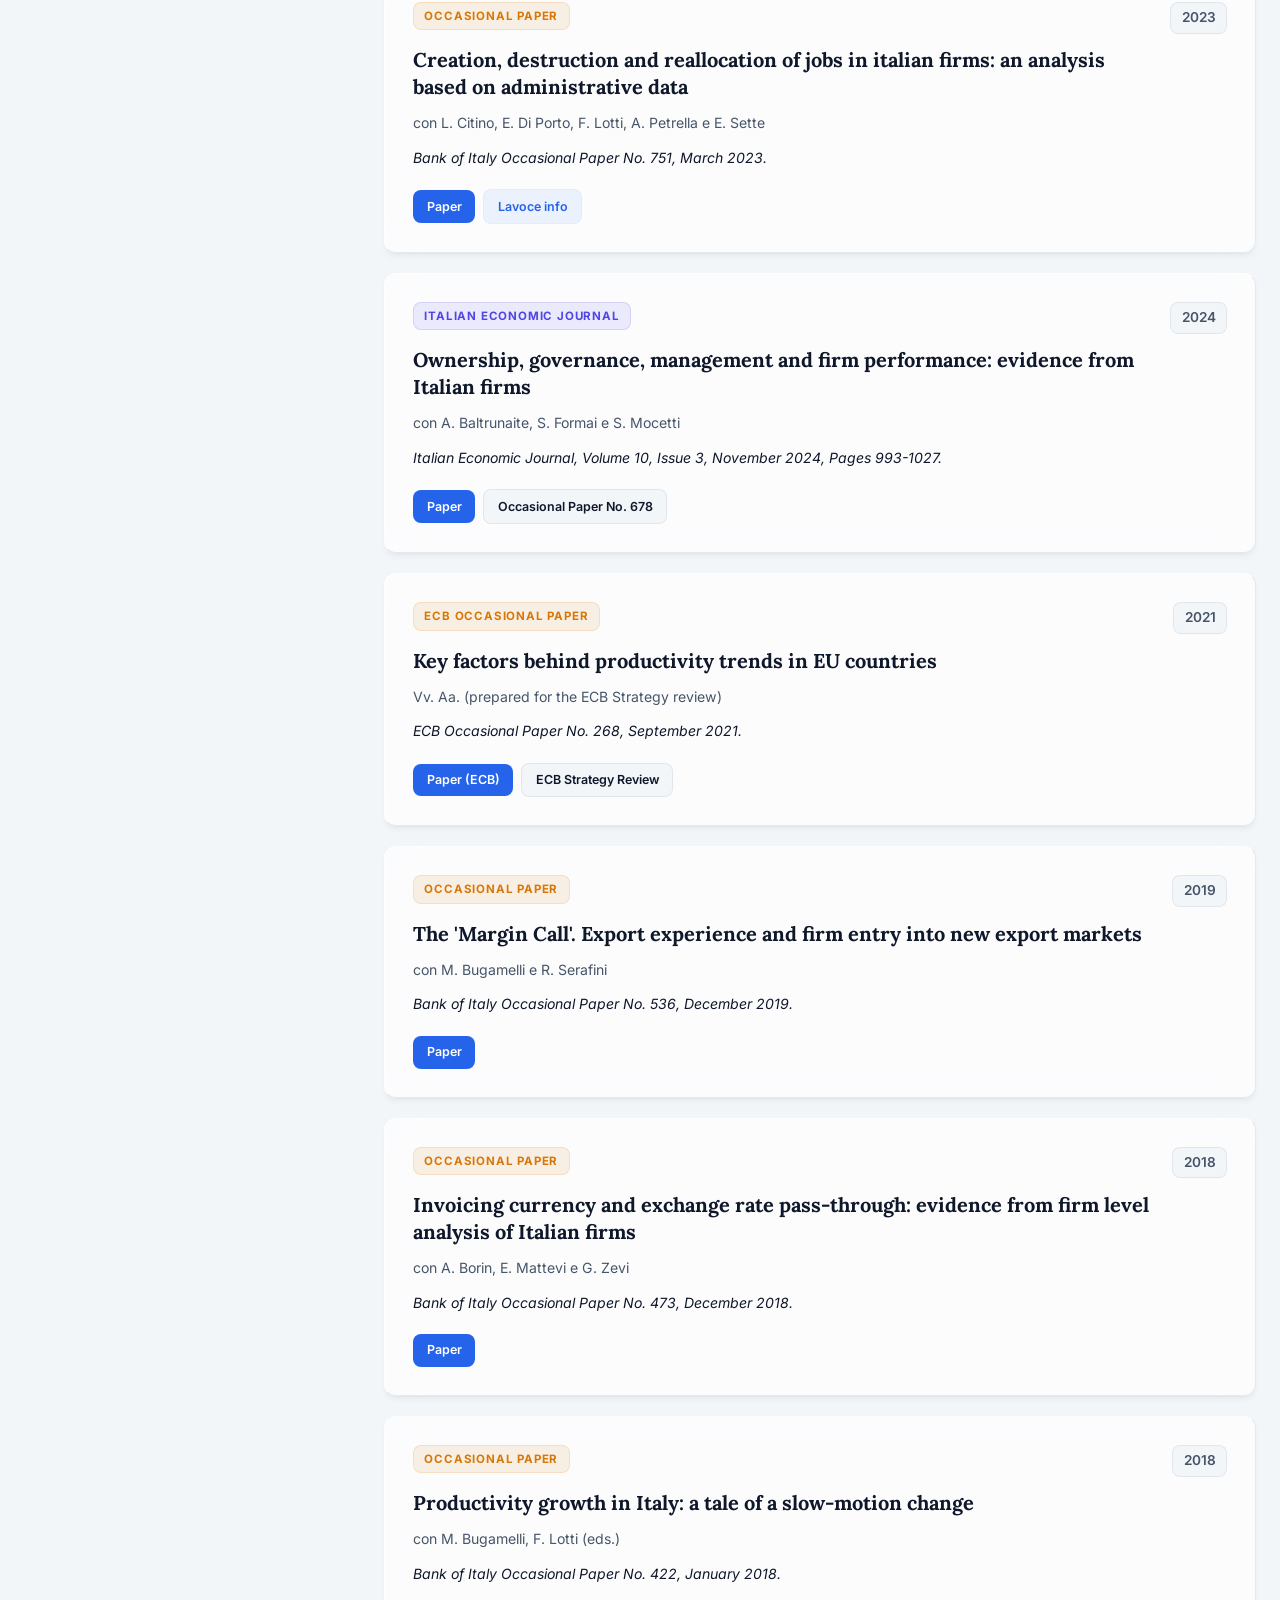
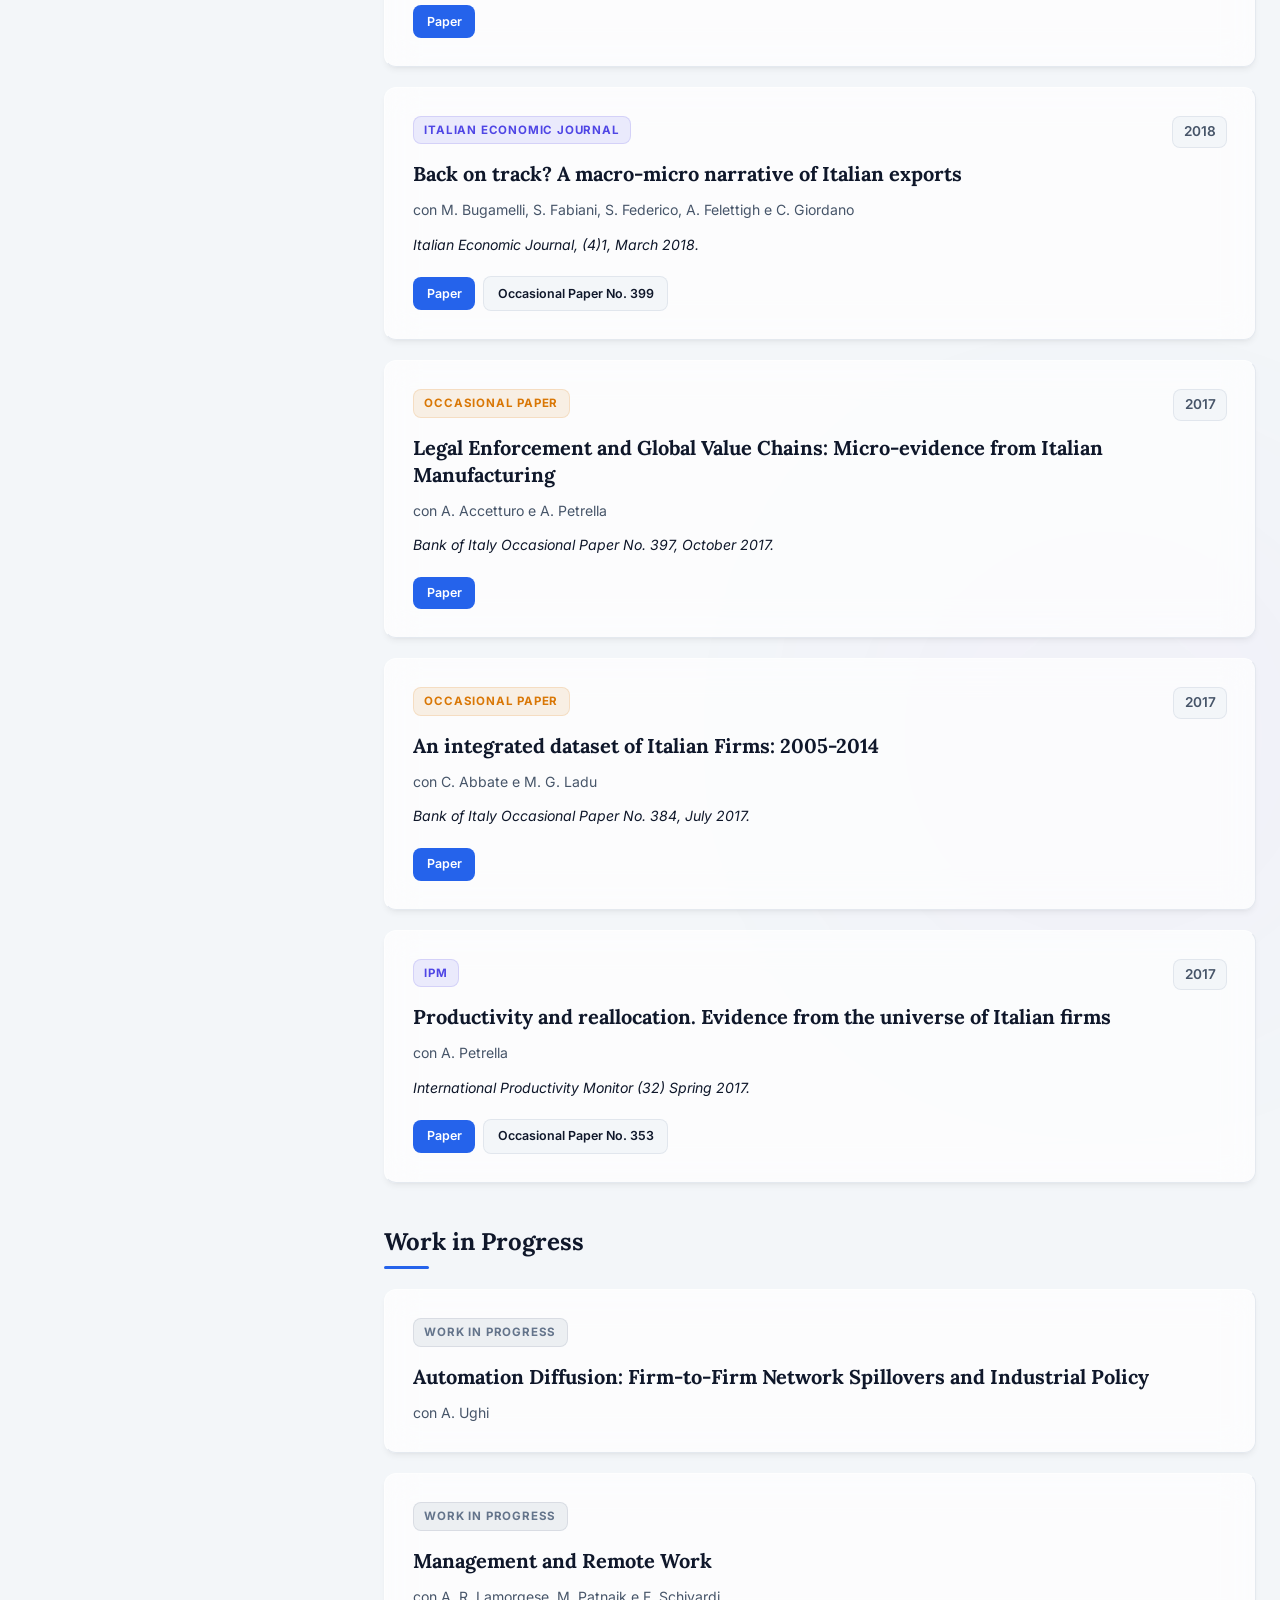
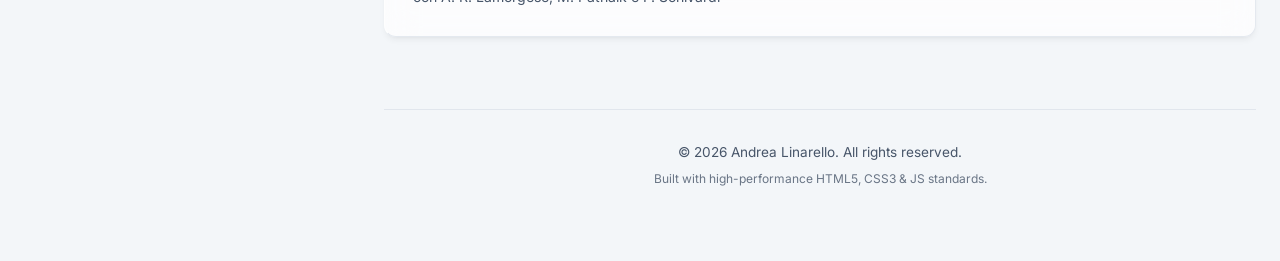
==== commit 7008e3db: "Sposta il paper Shock Propagation da WIP a Working Papers con link QEF 1020" ====
--- a/index.html
+++ b/index.html
@@ -200,6 +200,16 @@
 <section class="papers-section">
 <h2 class="section-title">Working Papers and Policy Reports</h2>
 <div class="papers-list" id="working-papers-list">
+<article class="paper-card" data-category="working-papers" data-year="2026">
+<span class="journal-badge badge-wp">Occasional Paper</span>
+<span class="year-label">2026</span>
+<h3 class="paper-title">Shock propagation and economic policies in the Italian production network</h3>
+<p class="paper-authors">con F. Bertolotti e P. Zoi</p>
+<p class="paper-details">Bank of Italy Occasional Paper No. 1020, 2026.</p>
+<div class="paper-links">
+<a class="link-btn primary" href="https://www.bancaditalia.it/pubblicazioni/qef/2026-1020/index.html?com.dotmarketing.htmlpage.language=1" target="_blank">Paper</a>
+</div>
+</article>
 <article class="paper-card" data-category="working-papers" data-year="2025">
 <span class="journal-badge badge-wp">Occasional Paper</span>
 <span class="year-label">2025</span>
@@ -377,11 +387,7 @@
 <h3 class="paper-title">Automation Diffusion: Firm-to-Firm Network Spillovers and Industrial Policy</h3>
 <p class="paper-authors">con A. Ughi</p>
 </article>
-<article class="paper-card" data-category="work-in-progress">
-<span class="journal-badge badge-wip">Work in Progress</span>
-<h3 class="paper-title">Shock Propagation and Economic Policies in the Italian Production Network</h3>
-<p class="paper-authors">con F. Bertolotti e P. Zoi</p>
-</article>
+
 <article class="paper-card" data-category="work-in-progress">
 <span class="journal-badge badge-wip">Work in Progress</span>
 <h3 class="paper-title">Management and Remote Work</h3>
